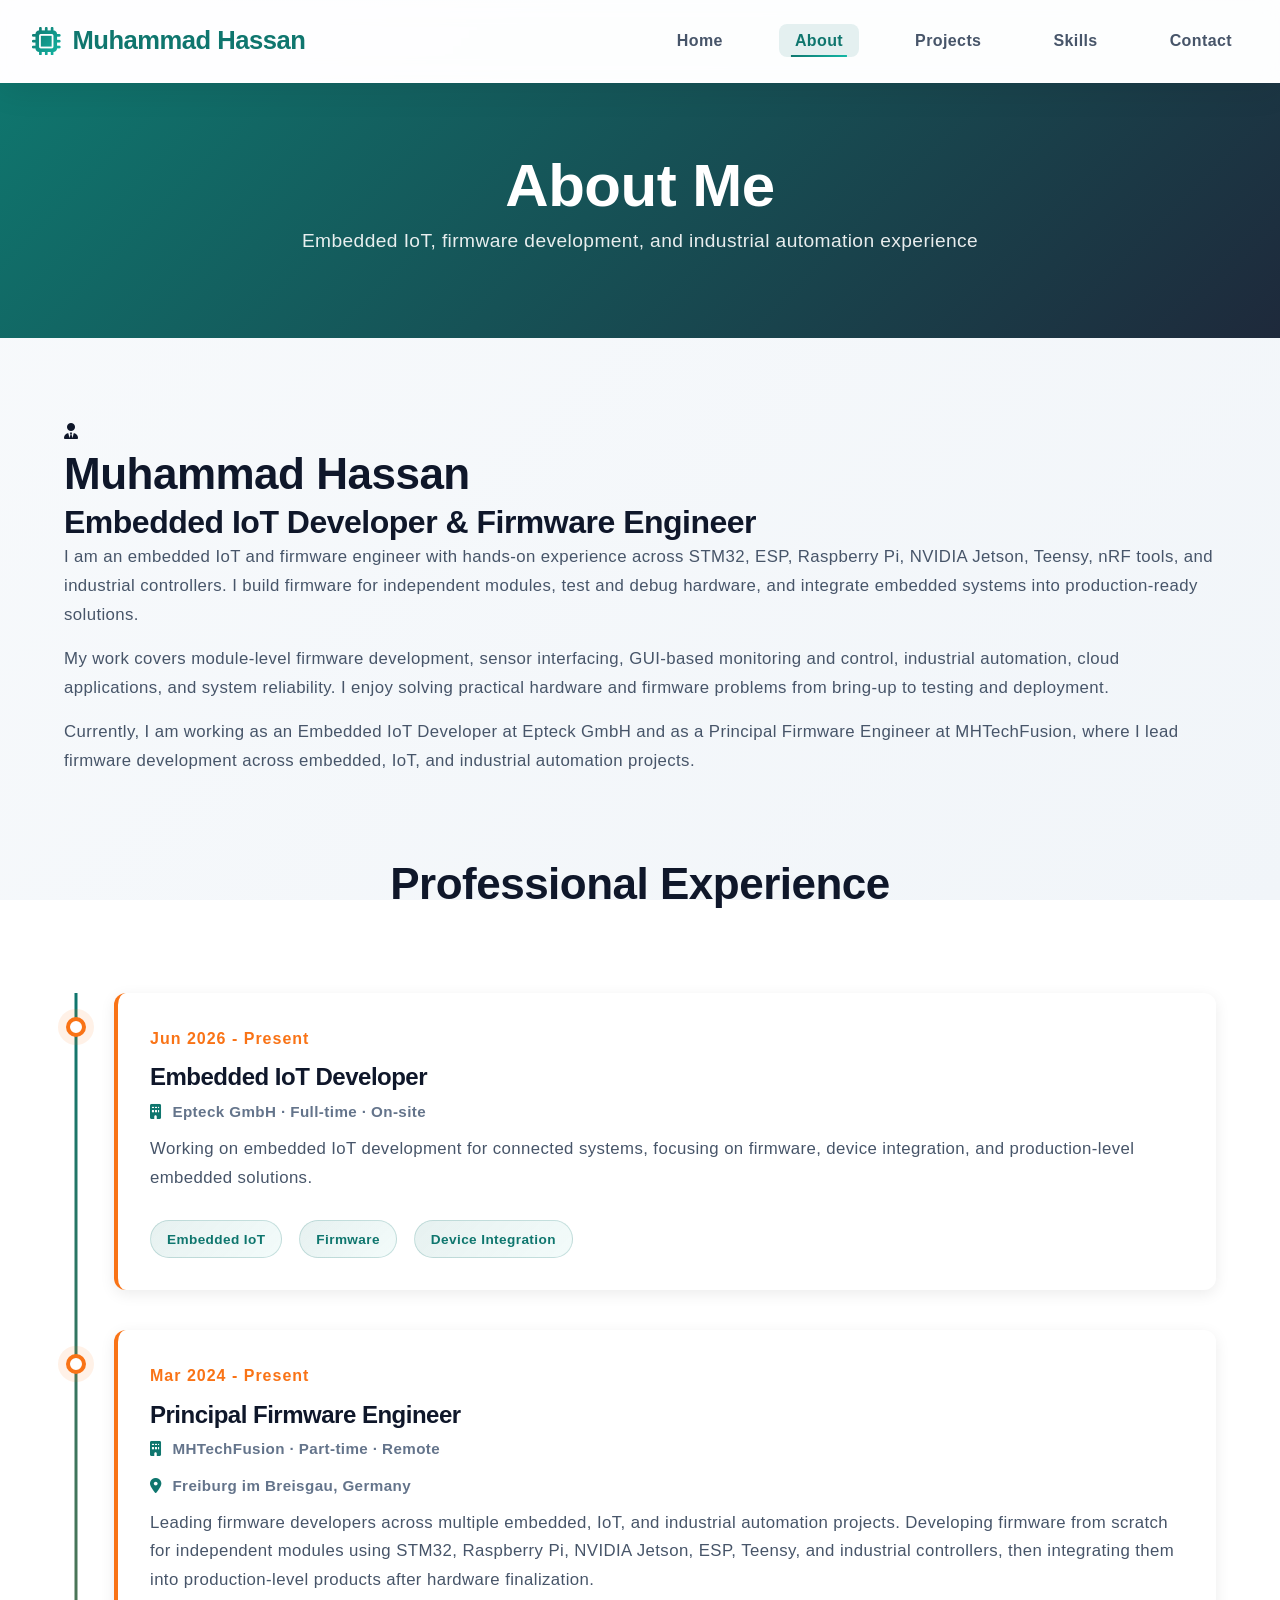
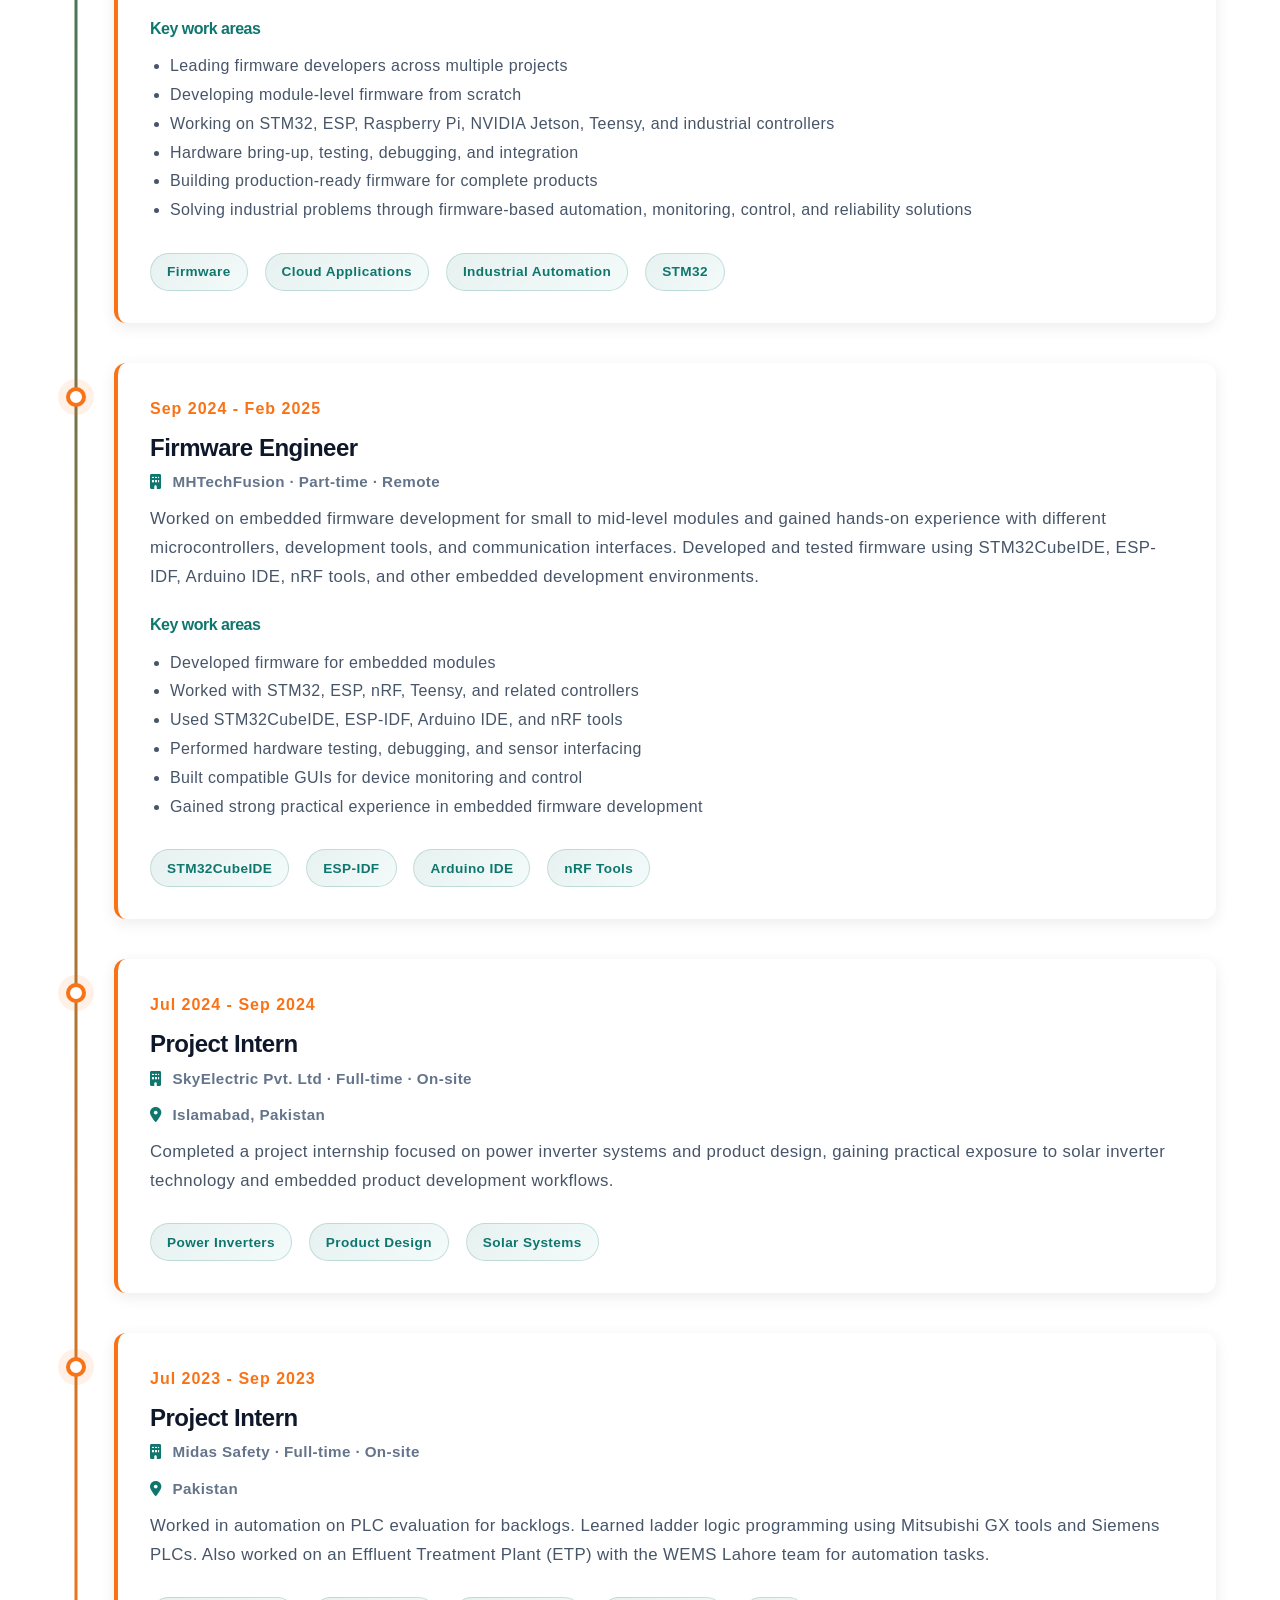
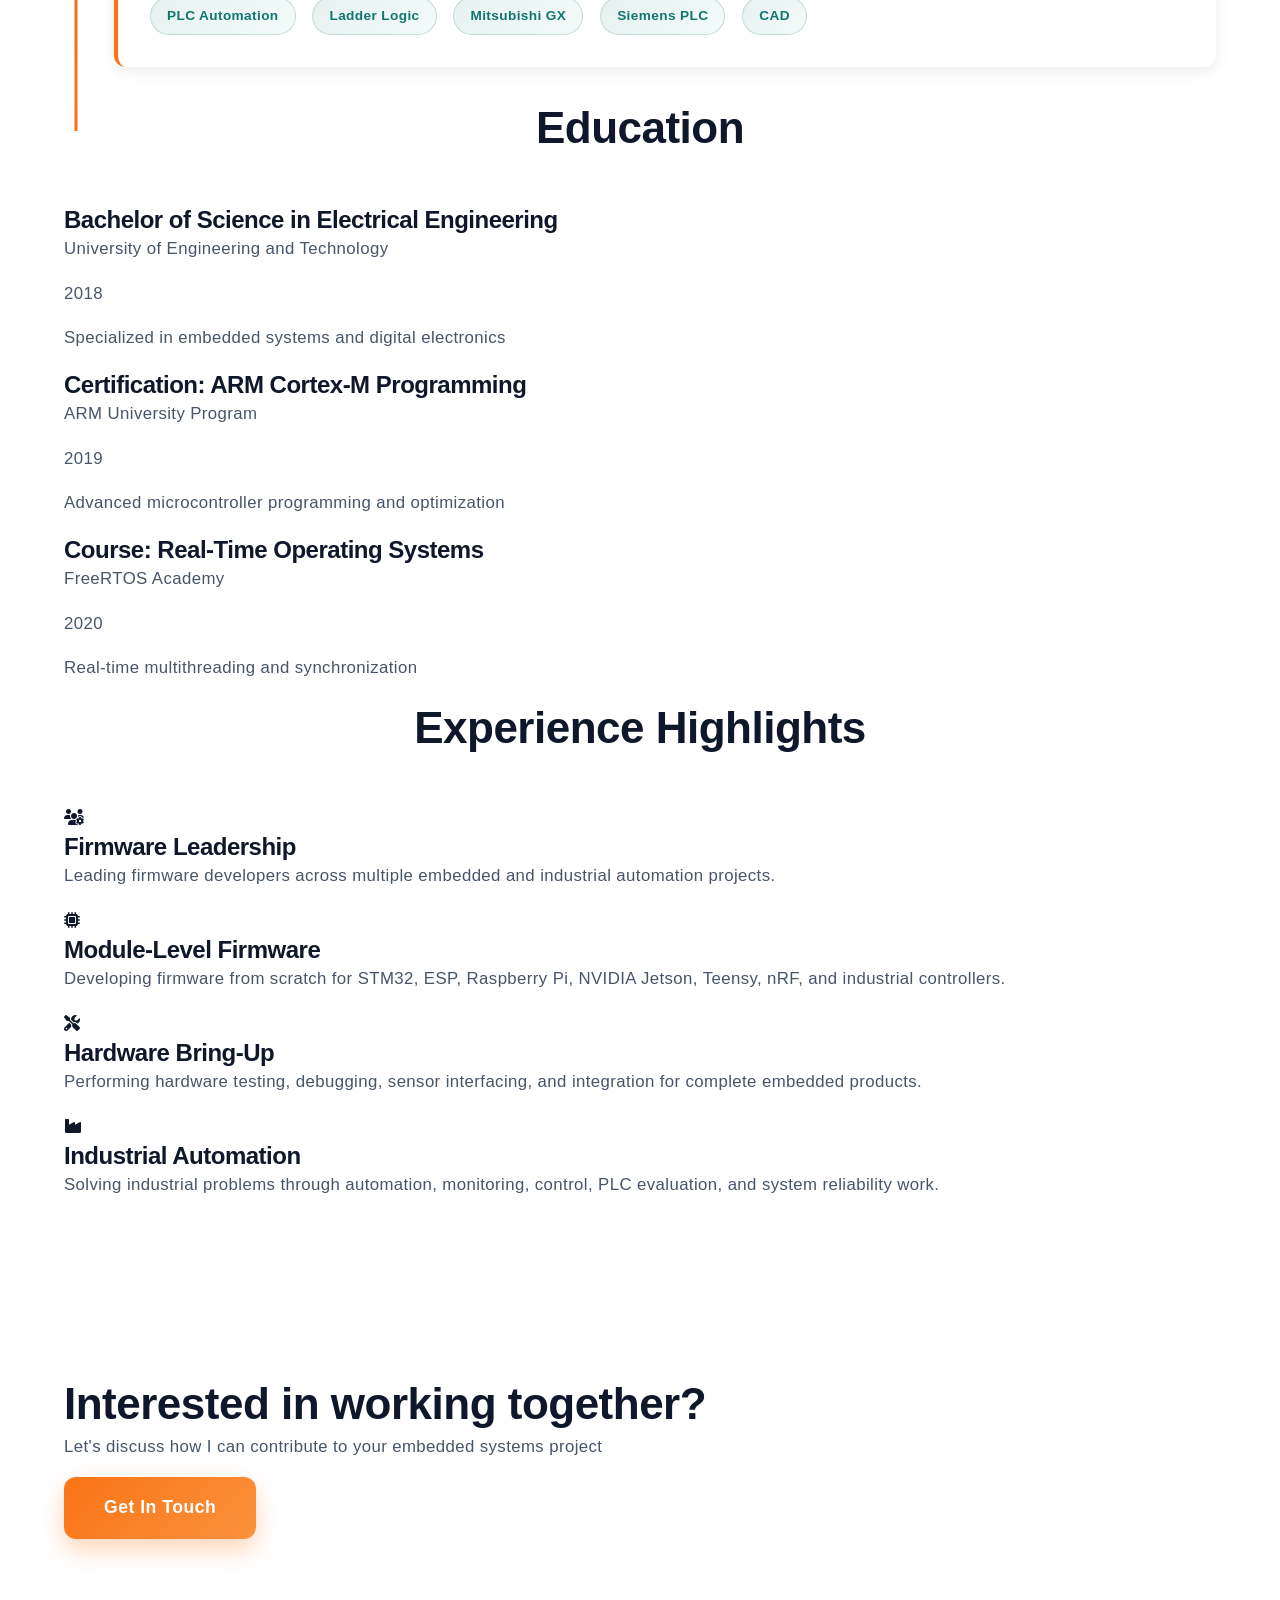
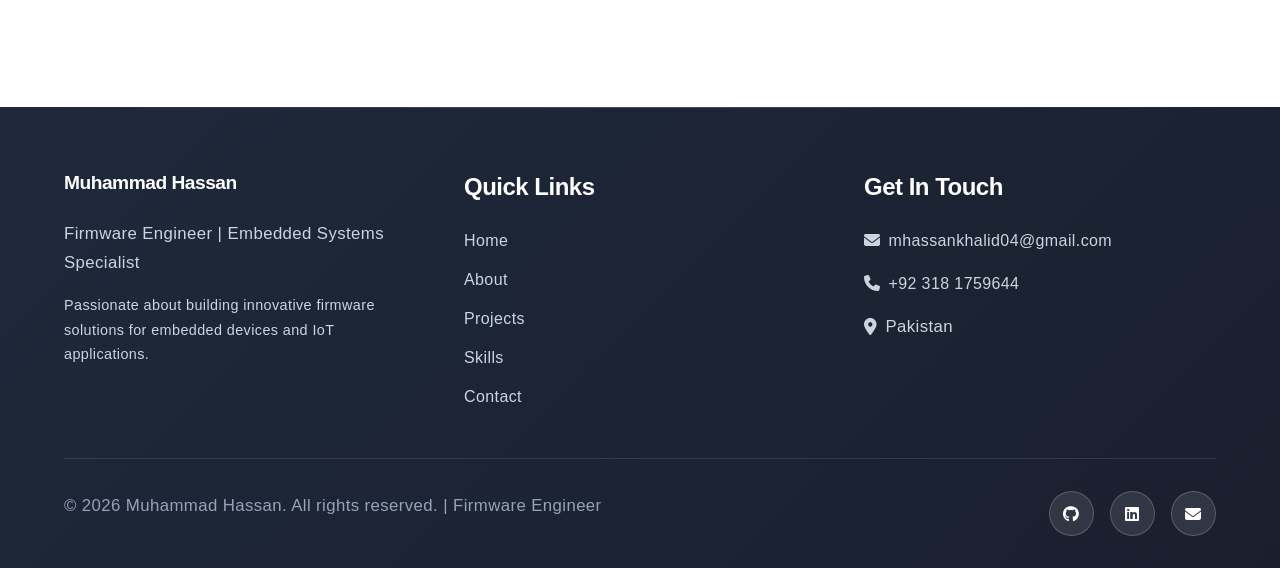
==== about.html @ 20024f84 "Update portfolio experience section" ====
<!DOCTYPE html>
<html lang="en">
<head>
    <meta charset="UTF-8">
    <meta name="viewport" content="width=device-width, initial-scale=1.0">
    <title>About - Muhammad Hassan</title>
    <link rel="stylesheet" href="styles.css">
    <link rel="stylesheet" href="https://cdnjs.cloudflare.com/ajax/libs/font-awesome/6.4.0/css/all.min.css">
</head>
<body>
    <!-- Navigation -->
    <nav>
        <div class="navbar">
            <div class="logo">
                <i class="fas fa-microchip"></i>
                <span>Muhammad Hassan</span>
            </div>
            <ul class="nav-links">
                <li><a href="index.html" class="nav-link">Home</a></li>
                <li><a href="about.html" class="nav-link active">About</a></li>
                <li><a href="projects.html" class="nav-link">Projects</a></li>
                <li><a href="skills.html" class="nav-link">Skills</a></li>
                <li><a href="contact.html" class="nav-link">Contact</a></li>
            </ul>
            <button class="menu-toggle">
                <span></span>
                <span></span>
                <span></span>
            </button>
        </div>
    </nav>

    <!-- Page Header -->
    <section style="background: linear-gradient(135deg, var(--primary) 0%, var(--secondary) 100%); color: white; padding: 4rem 2rem; text-align: center;">
        <div class="container">
            <h1 style="color: white;">About Me</h1>
            <p style="color: rgba(255,255,255,0.9); font-size: 1.2rem;">Embedded IoT, firmware development, and industrial automation experience</p>
        </div>
    </section>

    <!-- About Content -->
    <section class="about-section">
        <div class="container">
            <div class="about-grid">
                <div class="about-image">
                    <div class="placeholder-image">
                        <i class="fas fa-user-tie"></i>
                    </div>
                </div>
                <div class="about-content">
                    <h2>Muhammad Hassan</h2>
                    <h3>Embedded IoT Developer & Firmware Engineer</h3>
                    <p>
                        I am an embedded IoT and firmware engineer with hands-on experience across STM32, ESP, Raspberry Pi, NVIDIA Jetson, Teensy, nRF tools, and industrial controllers. I build firmware for independent modules, test and debug hardware, and integrate embedded systems into production-ready solutions.
                    </p>
                    <p>
                        My work covers module-level firmware development, sensor interfacing, GUI-based monitoring and control, industrial automation, cloud applications, and system reliability. I enjoy solving practical hardware and firmware problems from bring-up to testing and deployment.
                    </p>
                    <p>
                        Currently, I am working as an Embedded IoT Developer at Epteck GmbH and as a Principal Firmware Engineer at MHTechFusion, where I lead firmware development across embedded, IoT, and industrial automation projects.
                    </p>
                </div>
            </div>

            <div class="experience-section">
                <h2>Professional Experience</h2>
                <div class="timeline">
                    <div class="timeline-item">
                        <div class="timeline-dot"></div>
                        <div class="timeline-card">
                            <span class="timeline-period">Jun 2026 - Present</span>
                            <h4>Embedded IoT Developer</h4>
                            <p class="company"><i class="fas fa-building"></i> Epteck GmbH · Full-time · On-site</p>
                            <p>
                                Working on embedded IoT development for connected systems, focusing on firmware, device integration, and production-level embedded solutions.
                            </p>
                            <div class="experience-tags">
                                <span class="tech-tag">Embedded IoT</span>
                                <span class="tech-tag">Firmware</span>
                                <span class="tech-tag">Device Integration</span>
                            </div>
                        </div>
                    </div>

                    <div class="timeline-item">
                        <div class="timeline-dot"></div>
                        <div class="timeline-card">
                            <span class="timeline-period">Mar 2024 - Present</span>
                            <h4>Principal Firmware Engineer</h4>
                            <p class="company"><i class="fas fa-building"></i> MHTechFusion · Part-time · Remote</p>
                            <p class="location"><i class="fas fa-map-marker-alt"></i> Freiburg im Breisgau, Germany</p>
                            <p>
                                Leading firmware developers across multiple embedded, IoT, and industrial automation projects. Developing firmware from scratch for independent modules using STM32, Raspberry Pi, NVIDIA Jetson, ESP, Teensy, and industrial controllers, then integrating them into production-level products after hardware finalization.
                            </p>
                            <h5>Key work areas</h5>
                            <ul>
                                <li>Leading firmware developers across multiple projects</li>
                                <li>Developing module-level firmware from scratch</li>
                                <li>Working on STM32, ESP, Raspberry Pi, NVIDIA Jetson, Teensy, and industrial controllers</li>
                                <li>Hardware bring-up, testing, debugging, and integration</li>
                                <li>Building production-ready firmware for complete products</li>
                                <li>Solving industrial problems through firmware-based automation, monitoring, control, and reliability solutions</li>
                            </ul>
                            <div class="experience-tags">
                                <span class="tech-tag">Firmware</span>
                                <span class="tech-tag">Cloud Applications</span>
                                <span class="tech-tag">Industrial Automation</span>
                                <span class="tech-tag">STM32</span>
                            </div>
                        </div>
                    </div>

                    <div class="timeline-item">
                        <div class="timeline-dot"></div>
                        <div class="timeline-card">
                            <span class="timeline-period">Sep 2024 - Feb 2025</span>
                            <h4>Firmware Engineer</h4>
                            <p class="company"><i class="fas fa-building"></i> MHTechFusion · Part-time · Remote</p>
                            <p>
                                Worked on embedded firmware development for small to mid-level modules and gained hands-on experience with different microcontrollers, development tools, and communication interfaces. Developed and tested firmware using STM32CubeIDE, ESP-IDF, Arduino IDE, nRF tools, and other embedded development environments.
                            </p>
                            <h5>Key work areas</h5>
                            <ul>
                                <li>Developed firmware for embedded modules</li>
                                <li>Worked with STM32, ESP, nRF, Teensy, and related controllers</li>
                                <li>Used STM32CubeIDE, ESP-IDF, Arduino IDE, and nRF tools</li>
                                <li>Performed hardware testing, debugging, and sensor interfacing</li>
                                <li>Built compatible GUIs for device monitoring and control</li>
                                <li>Gained strong practical experience in embedded firmware development</li>
                            </ul>
                            <div class="experience-tags">
                                <span class="tech-tag">STM32CubeIDE</span>
                                <span class="tech-tag">ESP-IDF</span>
                                <span class="tech-tag">Arduino IDE</span>
                                <span class="tech-tag">nRF Tools</span>
                            </div>
                        </div>
                    </div>

                    <div class="timeline-item">
                        <div class="timeline-dot"></div>
                        <div class="timeline-card">
                            <span class="timeline-period">Jul 2024 - Sep 2024</span>
                            <h4>Project Intern</h4>
                            <p class="company"><i class="fas fa-building"></i> SkyElectric Pvt. Ltd · Full-time · On-site</p>
                            <p class="location"><i class="fas fa-map-marker-alt"></i> Islamabad, Pakistan</p>
                            <p>
                                Completed a project internship focused on power inverter systems and product design, gaining practical exposure to solar inverter technology and embedded product development workflows.
                            </p>
                            <div class="experience-tags">
                                <span class="tech-tag">Power Inverters</span>
                                <span class="tech-tag">Product Design</span>
                                <span class="tech-tag">Solar Systems</span>
                            </div>
                        </div>
                    </div>

                    <div class="timeline-item">
                        <div class="timeline-dot"></div>
                        <div class="timeline-card">
                            <span class="timeline-period">Jul 2023 - Sep 2023</span>
                            <h4>Project Intern</h4>
                            <p class="company"><i class="fas fa-building"></i> Midas Safety · Full-time · On-site</p>
                            <p class="location"><i class="fas fa-map-marker-alt"></i> Pakistan</p>
                            <p>
                                Worked in automation on PLC evaluation for backlogs. Learned ladder logic programming using Mitsubishi GX tools and Siemens PLCs. Also worked on an Effluent Treatment Plant (ETP) with the WEMS Lahore team for automation tasks.
                            </p>
                            <div class="experience-tags">
                                <span class="tech-tag">PLC Automation</span>
                                <span class="tech-tag">Ladder Logic</span>
                                <span class="tech-tag">Mitsubishi GX</span>
                                <span class="tech-tag">Siemens PLC</span>
                                <span class="tech-tag">CAD</span>
                            </div>
                        </div>
                    </div>
                </div>
            </div>

            <div class="education-section">
                <h2>Education</h2>
                <div class="education-grid">
                    <div class="education-item">
                        <h4>Bachelor of Science in Electrical Engineering</h4>
                        <p class="institution">University of Engineering and Technology</p>
                        <p class="year">2018</p>
                        <p>Specialized in embedded systems and digital electronics</p>
                    </div>
                    <div class="education-item">
                        <h4>Certification: ARM Cortex-M Programming</h4>
                        <p class="institution">ARM University Program</p>
                        <p class="year">2019</p>
                        <p>Advanced microcontroller programming and optimization</p>
                    </div>
                    <div class="education-item">
                        <h4>Course: Real-Time Operating Systems</h4>
                        <p class="institution">FreeRTOS Academy</p>
                        <p class="year">2020</p>
                        <p>Real-time multithreading and synchronization</p>
                    </div>
                </div>
            </div>

            <div class="achievements-section">
                <h2>Experience Highlights</h2>
                <div class="achievements-grid">
                    <div class="achievement-card">
                        <i class="fas fa-users-cog"></i>
                        <h4>Firmware Leadership</h4>
                        <p>Leading firmware developers across multiple embedded and industrial automation projects.</p>
                    </div>
                    <div class="achievement-card">
                        <i class="fas fa-microchip"></i>
                        <h4>Module-Level Firmware</h4>
                        <p>Developing firmware from scratch for STM32, ESP, Raspberry Pi, NVIDIA Jetson, Teensy, nRF, and industrial controllers.</p>
                    </div>
                    <div class="achievement-card">
                        <i class="fas fa-tools"></i>
                        <h4>Hardware Bring-Up</h4>
                        <p>Performing hardware testing, debugging, sensor interfacing, and integration for complete embedded products.</p>
                    </div>
                    <div class="achievement-card">
                        <i class="fas fa-industry"></i>
                        <h4>Industrial Automation</h4>
                        <p>Solving industrial problems through automation, monitoring, control, PLC evaluation, and system reliability work.</p>
                    </div>
                </div>
            </div>
        </div>
    </section>

    <!-- CTA Section -->
    <section class="cta">
        <div class="container">
            <h2>Interested in working together?</h2>
            <p>Let's discuss how I can contribute to your embedded systems project</p>
            <a href="contact.html" class="btn btn-primary">Get In Touch</a>
        </div>
    </section>

    <!-- Footer -->
    <footer style="background: linear-gradient(135deg, var(--secondary) 0%, #1a1f2e 100%); color: white; padding: 4rem 2rem 2rem; margin-top: 5rem; position: relative;">
        <div class="container">
            <div style="display: grid; grid-template-columns: repeat(auto-fit, minmax(280px, 1fr)); gap: 3rem; margin-bottom: 3rem;">
                <div>
                    <h4 style="color: white; margin-bottom: 1.5rem; font-size: 1.2rem;">Muhammad Hassan</h4>
                    <p style="color: #cbd5e1;">Firmware Engineer | Embedded Systems Specialist</p>
                    <p style="color: #cbd5e1; font-size: 0.9rem; margin-top: 1rem;">Passionate about building innovative firmware solutions for embedded devices and IoT applications.</p>
                </div>
                <div>
                    <h4 style="color: white; margin-bottom: 1.5rem;">Quick Links</h4>
                    <ul style="list-style: none;">
                        <li style="margin-bottom: 0.75rem;"><a href="index.html" style="color: #cbd5e1; transition: all 0.3s ease;">Home</a></li>
                        <li style="margin-bottom: 0.75rem;"><a href="about.html" style="color: #cbd5e1; transition: all 0.3s ease;">About</a></li>
                        <li style="margin-bottom: 0.75rem;"><a href="projects.html" style="color: #cbd5e1; transition: all 0.3s ease;">Projects</a></li>
                        <li style="margin-bottom: 0.75rem;"><a href="skills.html" style="color: #cbd5e1; transition: all 0.3s ease;">Skills</a></li>
                        <li><a href="contact.html" style="color: #cbd5e1; transition: all 0.3s ease;">Contact</a></li>
                    </ul>
                </div>
                <div>
                    <h4 style="color: white; margin-bottom: 1.5rem;">Get In Touch</h4>
                    <ul style="list-style: none;">
                        <li style="margin-bottom: 1rem;">
                            <a href="mailto:mhassankhalid04@gmail.com" style="color: #cbd5e1; display: flex; align-items: center; gap: 0.5rem; transition: all 0.3s ease;">
                                <i class="fas fa-envelope"></i> mhassankhalid04@gmail.com
                            </a>
                        </li>
                        <li style="margin-bottom: 1rem;">
                            <a href="tel:+923181759644" style="color: #cbd5e1; display: flex; align-items: center; gap: 0.5rem; transition: all 0.3s ease;">
                                <i class="fas fa-phone"></i> +92 318 1759644
                            </a>
                        </li>
                        <li>
                            <p style="color: #cbd5e1; display: flex; align-items: center; gap: 0.5rem;">
                                <i class="fas fa-map-marker-alt"></i> Pakistan
                            </p>
                        </li>
                    </ul>
                </div>
            </div>
            <div style="padding-top: 2rem; border-top: 1px solid rgba(255, 255, 255, 0.1);">
                <div style="display: flex; justify-content: space-between; align-items: center; flex-wrap: wrap; gap: 2rem;">
                    <p style="color: #94a3b8;">&copy; 2026 Muhammad Hassan. All rights reserved. | Firmware Engineer</p>
                    <div style="display: flex; gap: 1rem;">
                        <a href="https://github.com/decodethehassan" target="_blank" style="display: inline-flex; align-items: center; justify-content: center; width: 45px; height: 45px; background: rgba(255, 255, 255, 0.1); border-radius: 50%; transition: all 0.3s ease; border: 1px solid rgba(255, 255, 255, 0.2); color: white;">
                            <i class="fab fa-github"></i>
                        </a>
                        <a href="https://www.linkedin.com/in/muhammad-hassan-76900b267" target="_blank" style="display: inline-flex; align-items: center; justify-content: center; width: 45px; height: 45px; background: rgba(255, 255, 255, 0.1); border-radius: 50%; transition: all 0.3s ease; border: 1px solid rgba(255, 255, 255, 0.2); color: white;">
                            <i class="fab fa-linkedin"></i>
                        </a>
                        <a href="mailto:mhassankhalid04@gmail.com" style="display: inline-flex; align-items: center; justify-content: center; width: 45px; height: 45px; background: rgba(255, 255, 255, 0.1); border-radius: 50%; transition: all 0.3s ease; border: 1px solid rgba(255, 255, 255, 0.2); color: white;">
                            <i class="fas fa-envelope"></i>
                        </a>
                    </div>
                </div>
            </div>
        </div>
    </footer>

    <script src="script.js"></script>
</body>
</html>
---- styles.css ----
﻿/* ============================================
   PORTFOLIO WEBSITE - FIRMWARE ENGINEER
   Professional Premium Design
   ============================================ */

* {
    margin: 0;
    padding: 0;
    box-sizing: border-box;
}

/* Root Variables */
:root {
    --primary: #0f766e;
    --primary-light: #14b8a6;
    --secondary: #1e293b;
    --accent: #f97316;
    --accent-light: #fb923c;
    --text-dark: #0f172a;
    --text-light: #475569;
    --text-lighter: #64748b;
    --bg-light: #f8fafc;
    --bg-white: #ffffff;
    --border: #e2e8f0;
    --success: #10b981;
    --shadow: 0 10px 30px rgba(15, 118, 110, 0.15);
    --shadow-lg: 0 20px 60px rgba(15, 118, 110, 0.2);
    --shadow-xl: 0 25px 100px rgba(0, 0, 0, 0.12);
    --gradient-1: linear-gradient(135deg, #0f766e 0%, #14b8a6 100%);
    --gradient-2: linear-gradient(135deg, #1e293b 0%, #334155 100%);
    --gradient-accent: linear-gradient(135deg, #f97316 0%, #fb923c 100%);
}

/* Typography */
body {
    font-family: 'Inter', 'Segoe UI', -apple-system, BlinkMacSystemFont, sans-serif;
    color: var(--text-dark);
    background: linear-gradient(135deg, #f8fafc 0%, #f1f5f9 100%);
    line-height: 1.7;
    letter-spacing: 0.4px;
    background-attachment: fixed;
}

h1, h2, h3, h4, h5, h6 {
    font-weight: 700;
    line-height: 1.3;
    color: var(--text-dark);
    letter-spacing: -0.5px;
}

h1 { font-size: 3.75rem; font-weight: 800; }
h2 { font-size: 2.75rem; font-weight: 800; }
h3 { font-size: 2rem; font-weight: 700; }
h4 { font-size: 1.5rem; font-weight: 700; }
h5 { font-size: 1.25rem; font-weight: 600; }
h6 { font-size: 1rem; font-weight: 600; }

p {
    color: var(--text-light);
    margin-bottom: 1rem;
    font-size: 1.05rem;
}

a {
    color: var(--primary);
    text-decoration: none;
    transition: all 0.3s cubic-bezier(0.4, 0, 0.2, 1);
    font-weight: 500;
}

a:hover {
    color: var(--accent);
}

/* Navigation Bar - Premium Glassmorphism */
nav {
    background: rgba(255, 255, 255, 0.8);
    backdrop-filter: blur(10px);
    -webkit-backdrop-filter: blur(10px);
    box-shadow: 0 8px 32px rgba(0, 0, 0, 0.08);
    border-bottom: 1px solid rgba(255, 255, 255, 0.3);
    position: sticky;
    top: 0;
    z-index: 1000;
    padding: 1.2rem 2rem;
}

.navbar {
    display: flex;
    justify-content: space-between;
    align-items: center;
    max-width: 1400px;
    margin: 0 auto;
}

.logo {
    font-size: 1.6rem;
    font-weight: 800;
    color: var(--primary);
    letter-spacing: -0.5px;
    display: flex;
    align-items: center;
    gap: 0.75rem;
}

.logo i {
    font-size: 1.8rem;
    background: var(--gradient-1);
    -webkit-background-clip: text;
    -webkit-text-fill-color: transparent;
    background-clip: text;
}

.nav-links {
    display: flex;
    list-style: none;
    gap: 2.5rem;
}

.nav-link {
    color: var(--text-light);
    font-weight: 600;
    padding: 0.5rem 1rem;
    border-radius: 8px;
    transition: all 0.3s cubic-bezier(0.4, 0, 0.2, 1);
    position: relative;
}

.nav-link::after {
    content: '';
    position: absolute;
    bottom: 0;
    left: 50%;
    width: 0;
    height: 2px;
    background: var(--gradient-1);
    transition: all 0.3s cubic-bezier(0.4, 0, 0.2, 1);
    transform: translateX(-50%);
}

.nav-link:hover {
    color: var(--primary);
}

.nav-link:hover::after {
    width: 70%;
}

.nav-link.active {
    color: var(--primary);
    background: rgba(15, 118, 110, 0.1);
}

.nav-link.active::after {
    width: 70%;
}

.menu-toggle {
    display: none;
    background: none;
    border: none;
    font-size: 1.5rem;
    cursor: pointer;
    color: var(--primary);
}

/* Hero Section - Premium */
.hero {
    background: var(--gradient-1);
    color: white;
    padding: 10rem 2rem;
    text-align: center;
    position: relative;
    overflow: hidden;
    min-height: 100vh;
    display: flex;
    align-items: center;
    justify-content: center;
}

.hero::before {
    content: '';
    position: absolute;
    top: 0;
    left: 0;
    right: 0;
    bottom: 0;
    background: url("data:image/svg+xml,%3Csvg width='100' height='100' xmlns='http://www.w3.org/2000/svg'%3E%3Cpath d='M20,80 L40,60 M60,80 L80,60 M20,40 L40,20 M60,40 L80,20' stroke='white' stroke-width='0.5' fill='none' opacity='0.1'/%3E%3C/svg%3E");
    animation: drift 20s infinite linear;
    z-index: 1;
}

.hero::after {
    content: '';
    position: absolute;
    width: 300px;
    height: 300px;
    background: radial-gradient(circle, rgba(255,255,255,0.1) 1px, transparent 1px);
    background-size: 50px 50px;
    animation: moveGradient 15s infinite ease-in-out;
    top: -100px;
    right: -100px;
    z-index: 0;
    border-radius: 50%;
}

.hero-content {
    position: relative;
    z-index: 2;
    max-width: 900px;
    margin: 0 auto;
    animation: fadeInUp 1s ease-out;
}

.hero h1 {
    font-size: 5rem;
    margin-bottom: 1.5rem;
    font-weight: 900;
    animation: slideInDown 1s ease-out 0.2s both;
    letter-spacing: -2px;
}

.hero .subtitle {
    font-size: 1.75rem;
    margin-bottom: 1rem;
    opacity: 0.95;
    animation: slideInUp 1s ease-out 0.4s both;
    font-weight: 600;
    letter-spacing: 1px;
}

.hero-description {
    font-size: 1.3rem;
    margin-bottom: 3rem;
    opacity: 0.9;
    animation: slideInUp 1s ease-out 0.6s both;
    max-width: 700px;
    margin-left: auto;
    margin-right: auto;
}

.cta-buttons {
    display: flex;
    gap: 1.5rem;
    justify-content: center;
    flex-wrap: wrap;
    animation: slideInUp 1s ease-out 0.8s both;
}

.cta-buttons {
    display: flex;
    gap: 1rem;
    justify-content: center;
    flex-wrap: wrap;
}

.btn {
    padding: 1rem 2.5rem;
    border: none;
    border-radius: 12px;
    font-weight: 700;
    cursor: pointer;
    transition: all 0.3s cubic-bezier(0.4, 0, 0.2, 1);
    display: inline-block;
    text-align: center;
    font-size: 1.1rem;
    letter-spacing: 0.5px;
    position: relative;
    overflow: hidden;
}

.btn::before {
    content: '';
    position: absolute;
    top: 50%;
    left: 50%;
    width: 0;
    height: 0;
    background: rgba(255, 255, 255, 0.3);
    border-radius: 50%;
    transform: translate(-50%, -50%);
    transition: width 0.6s, height 0.6s;
}

.btn:hover::before {
    width: 400px;
    height: 400px;
}

.btn-primary {
    background: var(--gradient-accent);
    color: white;
    box-shadow: 0 10px 25px rgba(249, 115, 22, 0.3);
}

.btn-primary:hover {
    transform: translateY(-4px);
    box-shadow: 0 15px 40px rgba(249, 115, 22, 0.4);
}

.btn-secondary {
    background: rgba(255, 255, 255, 0.2);
    color: white;
    border: 2px solid white;
    backdrop-filter: blur(10px);
}

.btn-secondary:hover {
    background: rgba(255, 255, 255, 0.3);
    transform: translateY(-4px);
    box-shadow: 0 15px 40px rgba(0, 0, 0, 0.2);
}

.btn:disabled {
    opacity: 0.6;
    cursor: not-allowed;
}

/* Container & Spacing */
.container {
    max-width: 1400px;
    margin: 0 auto;
    padding: 0 2rem;
}

section {
    padding: 5rem 2rem;
}

.section-title {
    text-align: center;
    margin-bottom: 4rem;
}

.section-title h2 {
    margin-bottom: 1.5rem;
    position: relative;
    display: inline-block;
    padding-bottom: 1rem;
}

.section-title h2::after {
    content: '';
    position: absolute;
    bottom: 0;
    left: 50%;
    transform: translateX(-50%);
    width: 60px;
    height: 4px;
    background: var(--gradient-accent);
    border-radius: 2px;
}

.section-title p {
    font-size: 1.2rem;
    max-width: 700px;
    margin: 0 auto;
    color: var(--text-light);
}

/* Grid Layout */
.grid {
    display: grid;
    gap: 2.5rem;
    grid-template-columns: repeat(auto-fit, minmax(320px, 1fr));
}

.grid-2 {
    grid-template-columns: repeat(auto-fit, minmax(450px, 1fr));
}

/* Cards - Premium */
.card {
    background: var(--bg-white);
    border-radius: 16px;
    padding: 2.5rem;
    box-shadow: 0 4px 20px rgba(0, 0, 0, 0.08);
    transition: all 0.4s cubic-bezier(0.4, 0, 0.2, 1);
    border: 1px solid rgba(15, 118, 110, 0.1);
    position: relative;
    overflow: hidden;
}

.card::before {
    content: '';
    position: absolute;
    top: 0;
    left: 0;
    right: 0;
    height: 4px;
    background: var(--gradient-1);
    transform: scaleX(0);
    transform-origin: left;
    transition: transform 0.4s cubic-bezier(0.4, 0, 0.2, 1);
}

.card:hover {
    transform: translateY(-10px);
    box-shadow: var(--shadow-lg);
    border-color: rgba(15, 118, 110, 0.3);
}

.card:hover::before {
    transform: scaleX(1);
}

.card-icon {
    font-size: 3.5rem;
    margin-bottom: 1.5rem;
    color: var(--primary);
    animation: float 3s ease-in-out infinite;
}

.card-title {
    font-size: 1.4rem;
    margin-bottom: 1rem;
    color: var(--text-dark);
}

.card-text {
    color: var(--text-light);
    font-size: 1rem;
    line-height: 1.8;
}

/* Project Cards */
.project-card {
    border-left: 5px solid var(--accent);
    position: relative;
}

.project-card::after {
    content: '';
    position: absolute;
    top: 0;
    right: 0;
    width: 100%;
    height: 100%;
    background: linear-gradient(135deg, rgba(249, 115, 22, 0.05) 0%, transparent 100%);
    pointer-events: none;
}

.project-meta {
    display: flex;
    gap: 1.5rem;
    margin-top: 1.5rem;
    padding-top: 1.5rem;
    border-top: 2px solid var(--border);
    flex-wrap: wrap;
}

.meta-item {
    font-size: 0.9rem;
    color: var(--text-lighter);
    font-weight: 600;
    display: flex;
    align-items: center;
    gap: 0.5rem;
}

.tech-tag {
    display: inline-block;
    background: linear-gradient(135deg, rgba(15, 118, 110, 0.1) 0%, rgba(20, 184, 166, 0.05) 100%);
    color: var(--primary);
    padding: 0.4rem 1rem;
    border-radius: 25px;
    font-size: 0.85rem;
    margin-right: 0.75rem;
    margin-top: 0.75rem;
    font-weight: 600;
    border: 1px solid rgba(15, 118, 110, 0.2);
    transition: all 0.3s ease;
}

.tech-tag:hover {
    background: linear-gradient(135deg, rgba(15, 118, 110, 0.2) 0%, rgba(20, 184, 166, 0.1) 100%);
    border-color: rgba(15, 118, 110, 0.4);
    transform: translateY(-2px);
}

/* Experience Timeline */
.timeline {
    position: relative;
    padding: 2rem 0;
}

.timeline::before {
    content: '';
    position: absolute;
    left: 50%;
    transform: translateX(-50%);
    width: 3px;
    height: 100%;
    background: linear-gradient(180deg, var(--primary) 0%, var(--accent) 100%);
}

.timeline-item {
    margin-bottom: 3rem;
    width: 45%;
    opacity: 0;
    animation: fadeInLeft 0.6s ease-out forwards;
}

.timeline-item:nth-child(odd) {
    margin-left: 0;
    text-align: right;
    padding-right: 5%;
}

.timeline-item:nth-child(even) {
    margin-left: 55%;
    padding-left: 5%;
    animation-name: fadeInRight;
}

.timeline-dot {
    position: absolute;
    left: 50%;
    transform: translateX(-50%);
    width: 20px;
    height: 20px;
    background: var(--bg-white);
    border: 4px solid var(--accent);
    border-radius: 50%;
    top: 0;
    box-shadow: 0 0 0 8px rgba(249, 115, 22, 0.1);
    transition: all 0.3s ease;
}

.timeline-item:hover .timeline-dot {
    transform: translateX(-50%) scale(1.3);
    box-shadow: 0 0 0 12px rgba(249, 115, 22, 0.15);
}

.timeline-card {
    background: var(--bg-white);
    padding: 2rem;
    border-radius: 12px;
    box-shadow: 0 4px 15px rgba(0, 0, 0, 0.08);
    border-left: 4px solid var(--accent);
    transition: all 0.3s ease;
}

.timeline-card:hover {
    box-shadow: var(--shadow);
    transform: translateY(-5px);
}

.timeline-period {
    font-size: 1rem;
    color: var(--accent);
    font-weight: 700;
    letter-spacing: 1px;
}

/* Skills Section */
.skill-bar {
    margin-bottom: 2.5rem;
}

.skill-name {
    display: flex;
    justify-content: space-between;
    margin-bottom: 0.75rem;
    font-weight: 700;
    color: var(--text-dark);
}

.skill-percentage {
    color: var(--primary);
    font-weight: 800;
    font-size: 1.1rem;
}

.progress-bar {
    width: 100%;
    height: 10px;
    background-color: var(--border);
    border-radius: 20px;
    overflow: hidden;
    position: relative;
}

.progress {
    height: 100%;
    background: var(--gradient-1);
    border-radius: 20px;
    transition: width 0.8s cubic-bezier(0.4, 0, 0.2, 1);
    position: relative;
    box-shadow: 0 4px 15px rgba(15, 118, 110, 0.4);
}

.progress::after {
    content: '';
    position: absolute;
    top: 0;
    left: 0;
    right: 0;
    bottom: 0;
    background: linear-gradient(90deg, transparent, rgba(255,255,255,0.3), transparent);
    animation: shimmer 2s infinite;
}

/* Skill Category */
.skill-category {
    margin-bottom: 3.5rem;
}

.skill-category-title {
    font-size: 1.75rem;
    color: var(--primary);
    margin-bottom: 2.5rem;
    padding-bottom: 1rem;
    border-bottom: 2px solid var(--border);
    font-weight: 700;
    display: flex;
    align-items: center;
    gap: 1rem;
}

.skill-category-title::before {
    content: '';
    width: 5px;
    height: 30px;
    background: var(--gradient-accent);
    border-radius: 3px;
}

/* Contact Form - Premium */
.form-group {
    margin-bottom: 2rem;
}

label {
    display: block;
    margin-bottom: 0.75rem;
    font-weight: 700;
    color: var(--text-dark);
    font-size: 1.05rem;
}

input, textarea, select {
    width: 100%;
    padding: 1rem 1.25rem;
    border: 2px solid var(--border);
    border-radius: 10px;
    font-family: inherit;
    font-size: 1rem;
    transition: all 0.3s cubic-bezier(0.4, 0, 0.2, 1);
    background: var(--bg-white);
    color: var(--text-dark);
}

input::placeholder, textarea::placeholder {
    color: var(--text-lighter);
}

input:focus, textarea:focus, select:focus {
    outline: none;
    border-color: var(--primary);
    box-shadow: 0 0 0 4px rgba(15, 118, 110, 0.1);
    transform: translateY(-2px);
}

textarea {
    resize: vertical;
    min-height: 180px;
    font-family: inherit;
}

.form-error {
    color: #dc2626;
    font-size: 0.9rem;
    margin-top: 0.5rem;
    display: flex;
    align-items: center;
    gap: 0.5rem;
}

.form-error::before {
    content: '⚠';
    font-weight: bold;
}

.form-success {
    background: linear-gradient(135deg, #dcfce7 0%, #bbf7d0 100%);
    color: #166534;
    padding: 1.5rem;
    border-radius: 12px;
    margin-bottom: 2rem;
    border-left: 4px solid #10b981;
    box-shadow: 0 4px 15px rgba(16, 185, 129, 0.2);
    animation: slideInDown 0.5s ease-out;
}

/* Footer */
footer {
    background: linear-gradient(135deg, var(--secondary) 0%, #1a1f2e 100%);
    color: white;
    padding: 4rem 2rem 2rem;
    margin-top: 5rem;
    position: relative;
}

footer::before {
    content: '';
    position: absolute;
    top: 0;
    left: 0;
    right: 0;
    height: 1px;
    background: linear-gradient(90deg, transparent, rgba(255,255,255,0.2), transparent);
}

.footer-content {
    max-width: 1400px;
    margin: 0 auto;
    display: grid;
    grid-template-columns: repeat(auto-fit, minmax(280px, 1fr));
    gap: 3rem;
    margin-bottom: 3rem;
}

.footer-section h4 {
    color: white;
    margin-bottom: 1.5rem;
    font-size: 1.2rem;
}

.footer-section ul {
    list-style: none;
}

.footer-section li {
    margin-bottom: 0.75rem;
}

.footer-section a {
    color: #cbd5e1;
    transition: all 0.3s ease;
    font-weight: 500;
}

.footer-section a:hover {
    color: var(--accent);
    transform: translateX(5px);
}

.social-links {
    display: flex;
    gap: 1rem;
    margin-top: 1.5rem;
}

.social-links a {
    display: inline-flex;
    align-items: center;
    justify-content: center;
    width: 45px;
    height: 45px;
    background: rgba(255, 255, 255, 0.1);
    border-radius: 50%;
    transition: all 0.3s cubic-bezier(0.4, 0, 0.2, 1);
    border: 1px solid rgba(255, 255, 255, 0.2);
    backdrop-filter: blur(10px);
}

.social-links a:hover {
    background: var(--accent);
    transform: translateY(-5px) rotate(5deg);
    border-color: var(--accent);
}

.footer-bottom {
    text-align: center;
    padding-top: 2rem;
    border-top: 1px solid rgba(255, 255, 255, 0.1);
    color: #94a3b8;
    font-weight: 500;
}

/* Animations */
@keyframes fadeInDown {
    from {
        opacity: 0;
        transform: translateY(-40px);
    }
    to {
        opacity: 1;
        transform: translateY(0);
    }
}

@keyframes slideInDown {
    from {
        opacity: 0;
        transform: translateY(-50px);
    }
    to {
        opacity: 1;
        transform: translateY(0);
    }
}

@keyframes fadeInUp {
    from {
        opacity: 0;
        transform: translateY(40px);
    }
    to {
        opacity: 1;
        transform: translateY(0);
    }
}

@keyframes slideInUp {
    from {
        opacity: 0;
        transform: translateY(50px);
    }
    to {
        opacity: 1;
        transform: translateY(0);
    }
}

@keyframes slideInLeft {
    from {
        opacity: 0;
        transform: translateX(-50px);
    }
    to {
        opacity: 1;
        transform: translateX(0);
    }
}

@keyframes fadeInRight {
    from {
        opacity: 0;
        transform: translateX(50px);
    }
    to {
        opacity: 1;
        transform: translateX(0);
    }
}

@keyframes fadeInLeft {
    from {
        opacity: 0;
        transform: translateX(-50px);
    }
    to {
        opacity: 1;
        transform: translateX(0);
    }
}

@keyframes float {
    0%, 100% {
        transform: translateY(0px);
    }
    50% {
        transform: translateY(-10px);
    }
}

@keyframes drift {
    0% { transform: translateX(0); }
    100% { transform: translateX(100px); }
}

@keyframes moveGradient {
    0%, 100% { transform: translate(0, 0); }
    50% { transform: translate(50px, 50px); }
}

@keyframes shimmer {
    0% { transform: translateX(-100%); }
    100% { transform: translateX(100%); }
}

@keyframes pulse {
    0%, 100% { opacity: 1; }
    50% { opacity: 0.5; }
}

@keyframes glow {
    0%, 100% { box-shadow: 0 0 20px rgba(15, 118, 110, 0.5); }
    50% { box-shadow: 0 0 40px rgba(15, 118, 110, 0.8); }
}

/* Responsive Design */
@media (max-width: 1024px) {
    .hero {
        padding: 6rem 1.5rem;
    }
    
    .hero h1 {
        font-size: 3.5rem;
    }
}

@media (max-width: 768px) {
    h1 { font-size: 2.75rem; }
    h2 { font-size: 2rem; }
    h3 { font-size: 1.5rem; }
    
    .nav-links {
        flex-direction: column;
        gap: 0.5rem;
        display: none;
        position: fixed;
        top: 70px;
        left: 0;
        right: 0;
        background: rgba(255, 255, 255, 0.95);
        backdrop-filter: blur(10px);
        padding: 2rem 1rem;
        box-shadow: 0 10px 30px rgba(0, 0, 0, 0.2);
        width: 100%;
        z-index: 999;
    }
    
    .nav-links.active {
        display: flex;
    }
    
    .menu-toggle {
        display: flex;
        flex-direction: column;
        gap: 6px;
        background: none;
        border: none;
        cursor: pointer;
    }
    
    .menu-toggle span {
        width: 25px;
        height: 3px;
        background: var(--primary);
        border-radius: 2px;
        transition: all 0.3s ease;
    }
    
    .menu-toggle.active span:nth-child(1) {
        transform: rotate(45deg) translateY(12px);
    }
    
    .menu-toggle.active span:nth-child(2) {
        opacity: 0;
    }
    
    .menu-toggle.active span:nth-child(3) {
        transform: rotate(-45deg) translateY(-12px);
    }
    
    .hero {
        padding: 4rem 1.5rem;
        min-height: 85vh;
    }
    
    .hero h1 {
        font-size: 2.5rem;
    }
    
    .hero .subtitle {
        font-size: 1.3rem;
    }
    
    .cta-buttons {
        flex-direction: column;
    }
    
    .btn {
        width: 100%;
    }
    
    .grid {
        grid-template-columns: 1fr;
    }
    
    .timeline::before {
        left: 12px;
    }
    
    .timeline-item {
        width: 100%;
        margin-left: 0 !important;
        padding-left: 50px !important;
        text-align: left !important;
        padding-right: 0 !important;
    }
    
    .timeline-item:nth-child(odd) .timeline-dot,
    .timeline-item:nth-child(even) .timeline-dot {
        left: -42px;
        right: auto;
    }
    
    section {
        padding: 3rem 1.5rem;
    }
    
    .section-title {
        margin-bottom: 2.5rem;
    }
    
    .section-title h2 {
        font-size: 2rem;
    }
}

@media (max-width: 480px) {
    .navbar {
        padding: 1rem 0.5rem;
    }
    
    .logo {
        font-size: 1.3rem;
    }
    
    h1 { font-size: 2rem; }
    h2 { font-size: 1.5rem; }
    h3 { font-size: 1.25rem; }
    
    .hero {
        padding: 2rem 1rem;
        min-height: 70vh;
    }
    
    .hero h1 {
        font-size: 1.75rem;
    }
    
    .hero .subtitle {
        font-size: 1.1rem;
    }
    
    .card {
        padding: 1.5rem;
    }
    
    .section-title h2 {
        font-size: 1.5rem;
    }
    
    .social-links {
        justify-content: center;
    }
    
    .footer-content {
        grid-template-columns: 1fr;
        gap: 2rem;
    }
}


/* ============================================
   LinkedIn Experience Section Updates
   ============================================ */
.experience-section {
    margin-top: 5rem;
}

.experience-section > h2,
.education-section > h2,
.achievements-section > h2 {
    text-align: center;
    margin-bottom: 3rem;
}

.experience-section .timeline-card {
    text-align: left;
}

.experience-section .timeline-card h4 {
    margin: 0.6rem 0 0.4rem;
    color: var(--text-dark);
}

.experience-section .timeline-card h5 {
    margin: 1.5rem 0 0.7rem;
    color: var(--primary);
    font-size: 1rem;
}

.experience-section .company,
.experience-section .location {
    margin-bottom: 0.65rem;
    color: var(--text-lighter);
    font-weight: 600;
    font-size: 0.95rem;
}

.experience-section .company i,
.experience-section .location i {
    color: var(--primary);
    margin-right: 0.4rem;
}

.experience-section .timeline-card ul {
    margin: 0.8rem 0 1rem 1.25rem;
    color: var(--text-light);
    line-height: 1.8;
}

.experience-tags {
    margin-top: 1rem;
}

@media (max-width: 768px) {
    .experience-section .timeline-card {
        padding: 1.5rem;
    }
}

/* Experience timeline alignment override - single column layout */
.experience-section .timeline::before {
    left: 12px;
}

.experience-section .timeline-item {
    width: 100%;
    margin-left: 0;
    margin-bottom: 2.5rem;
    padding: 0 0 0 50px;
    text-align: left;
    position: relative;
}

.experience-section .timeline-item:last-child {
    margin-bottom: 0;
}

.experience-section .timeline-item:nth-child(even),
.experience-section .timeline-item:nth-child(odd) {
    width: 100%;
    margin-left: 0;
    padding: 0 0 0 50px;
    text-align: left;
}

.experience-section .timeline-dot {
    left: 2px;
    right: auto;
    top: 1.5rem;
    transform: none;
}

.experience-section .timeline-item:hover .timeline-dot {
    transform: scale(1.3);
}

.experience-section .timeline-card,
.experience-section .timeline-item:nth-child(even) .timeline-card,
.experience-section .timeline-item:nth-child(odd) .timeline-card {
    width: 100%;
    margin-left: 0;
}

@media (max-width: 768px) {
    .experience-section .timeline-item,
    .experience-section .timeline-item:nth-child(even),
    .experience-section .timeline-item:nth-child(odd) {
        padding-left: 45px;
    }
}
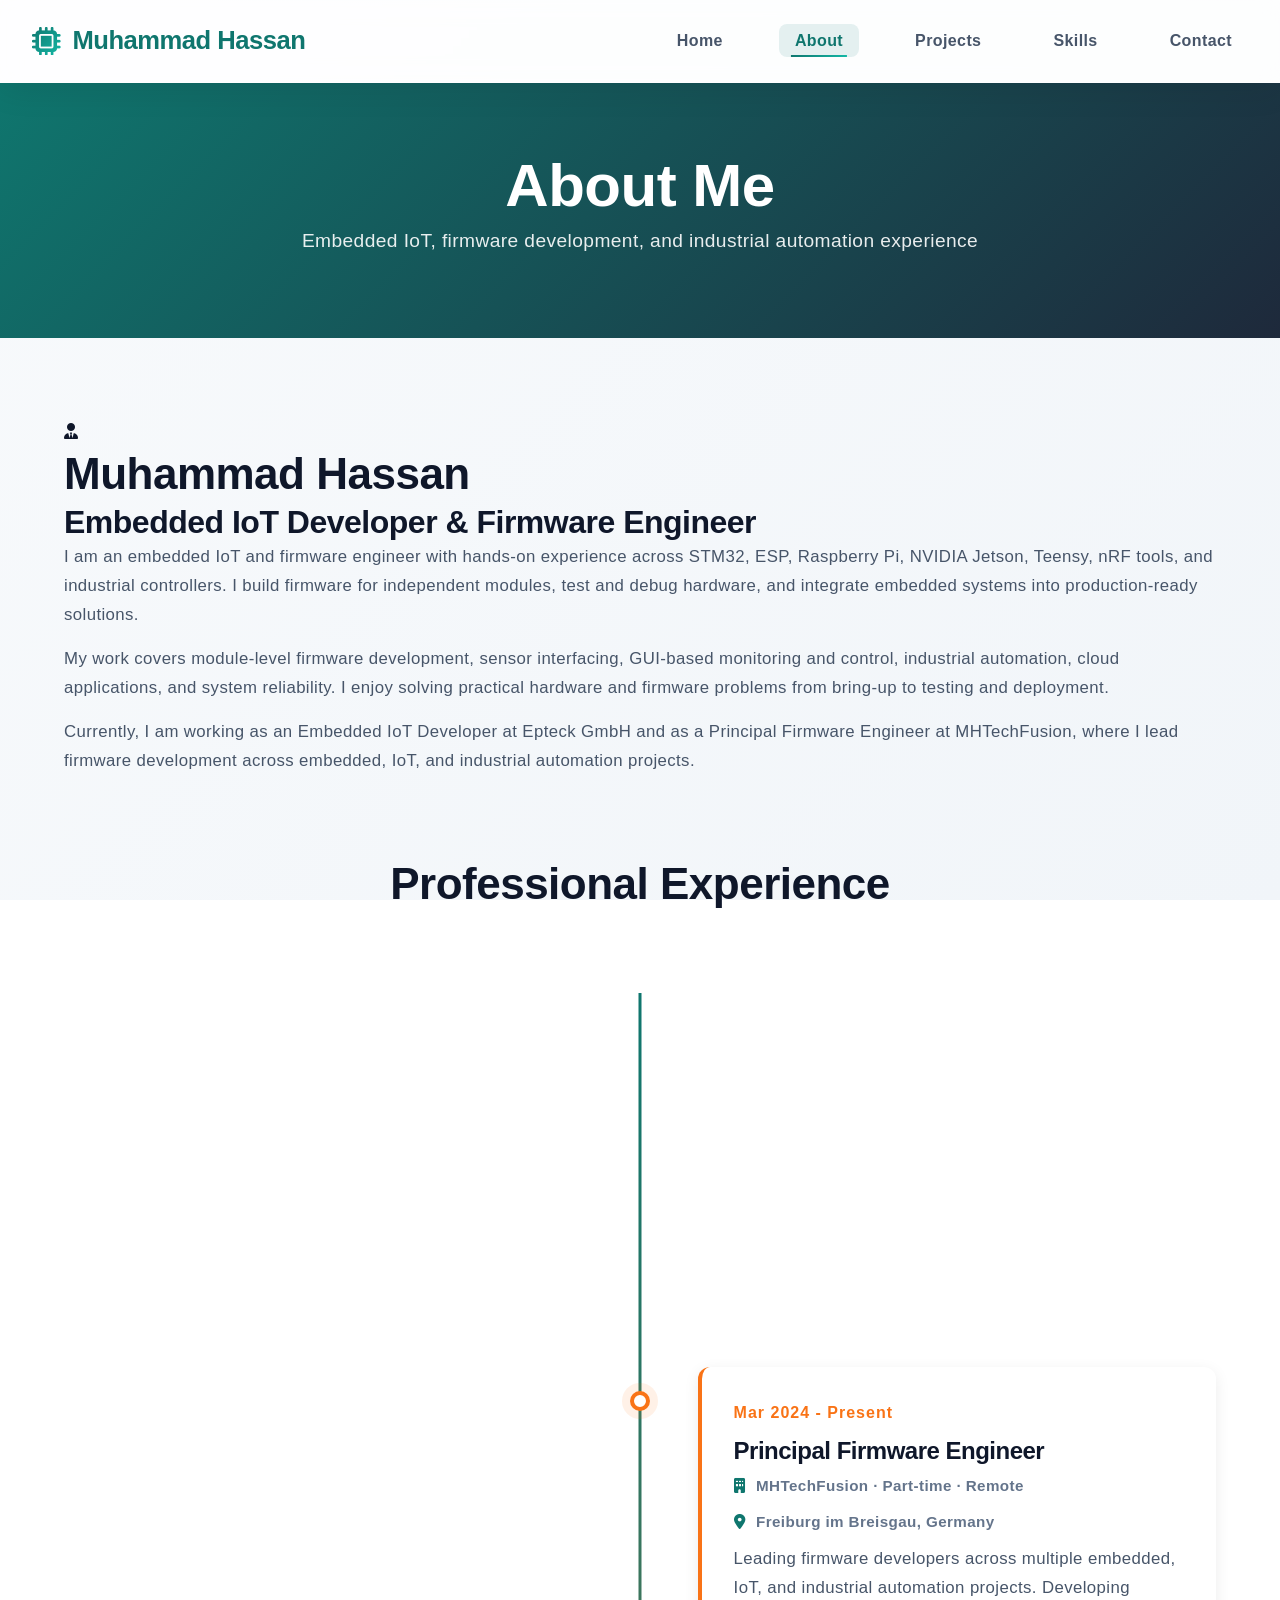
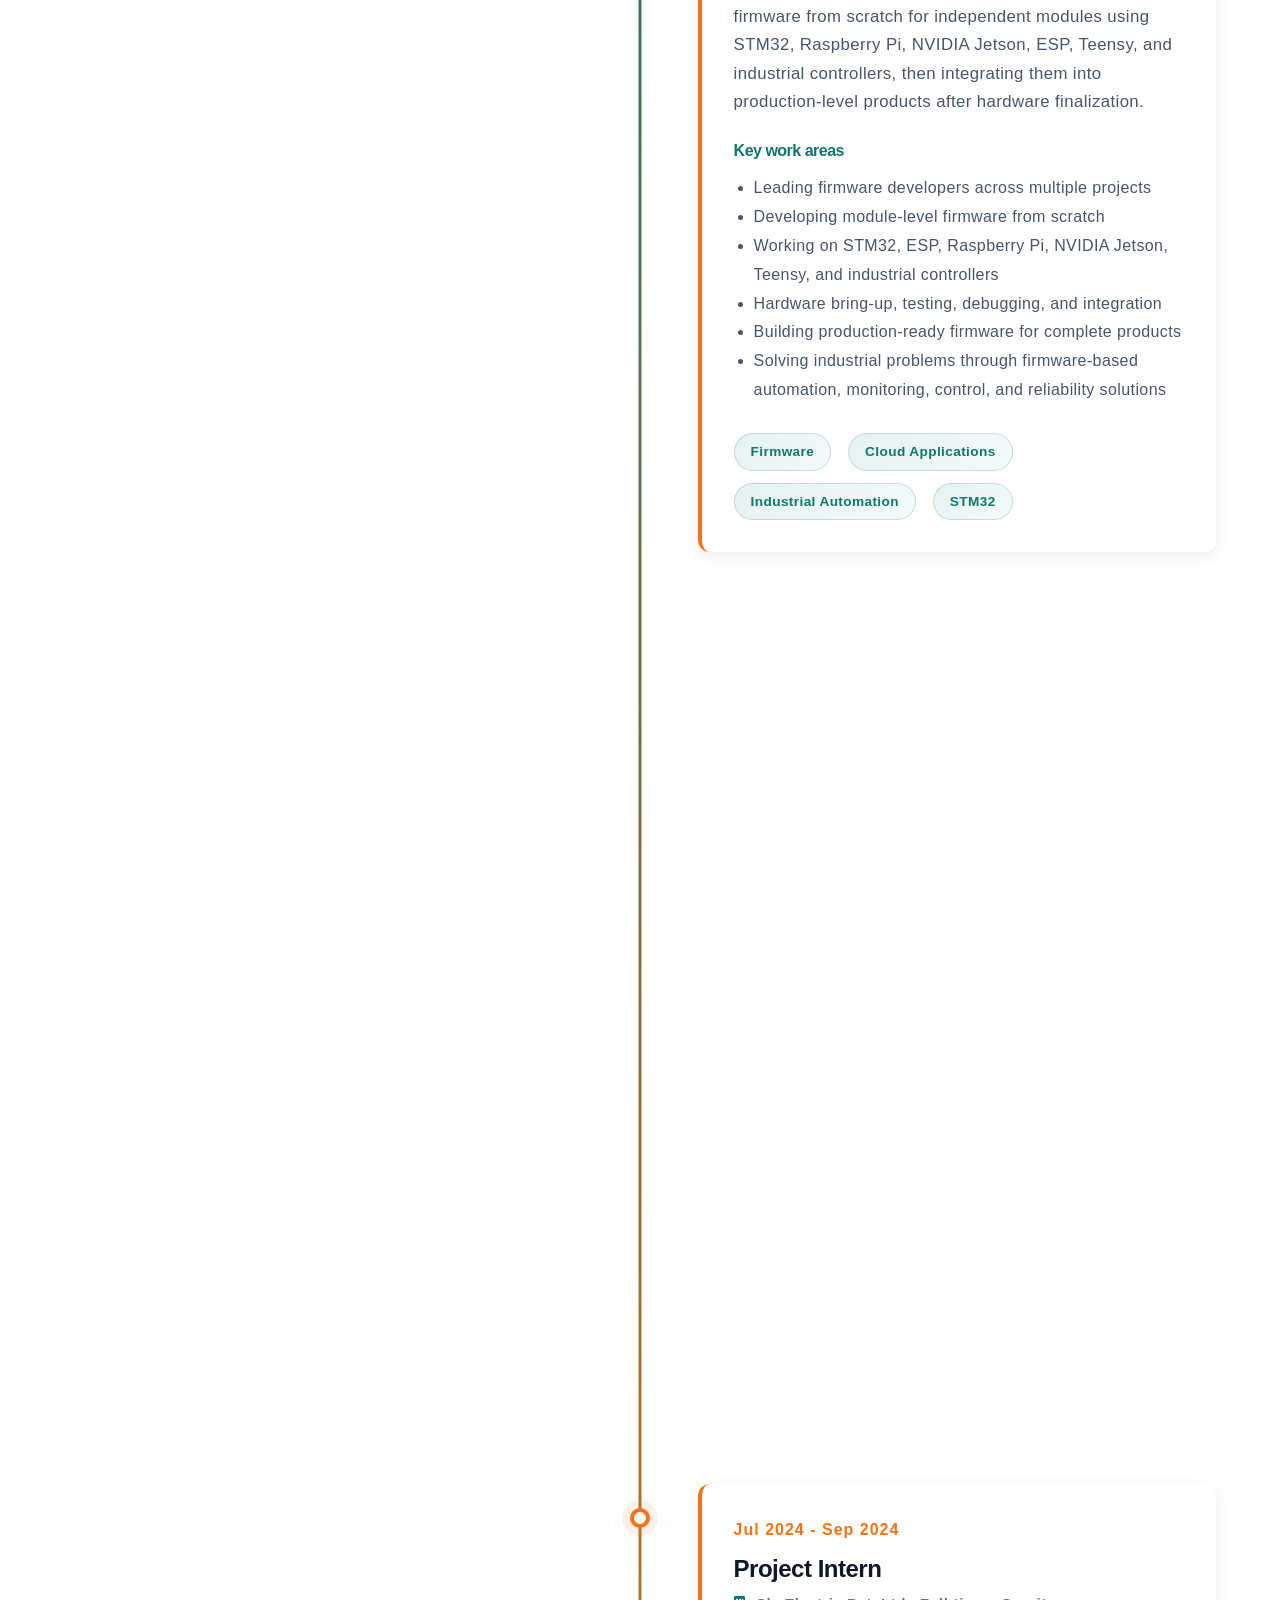
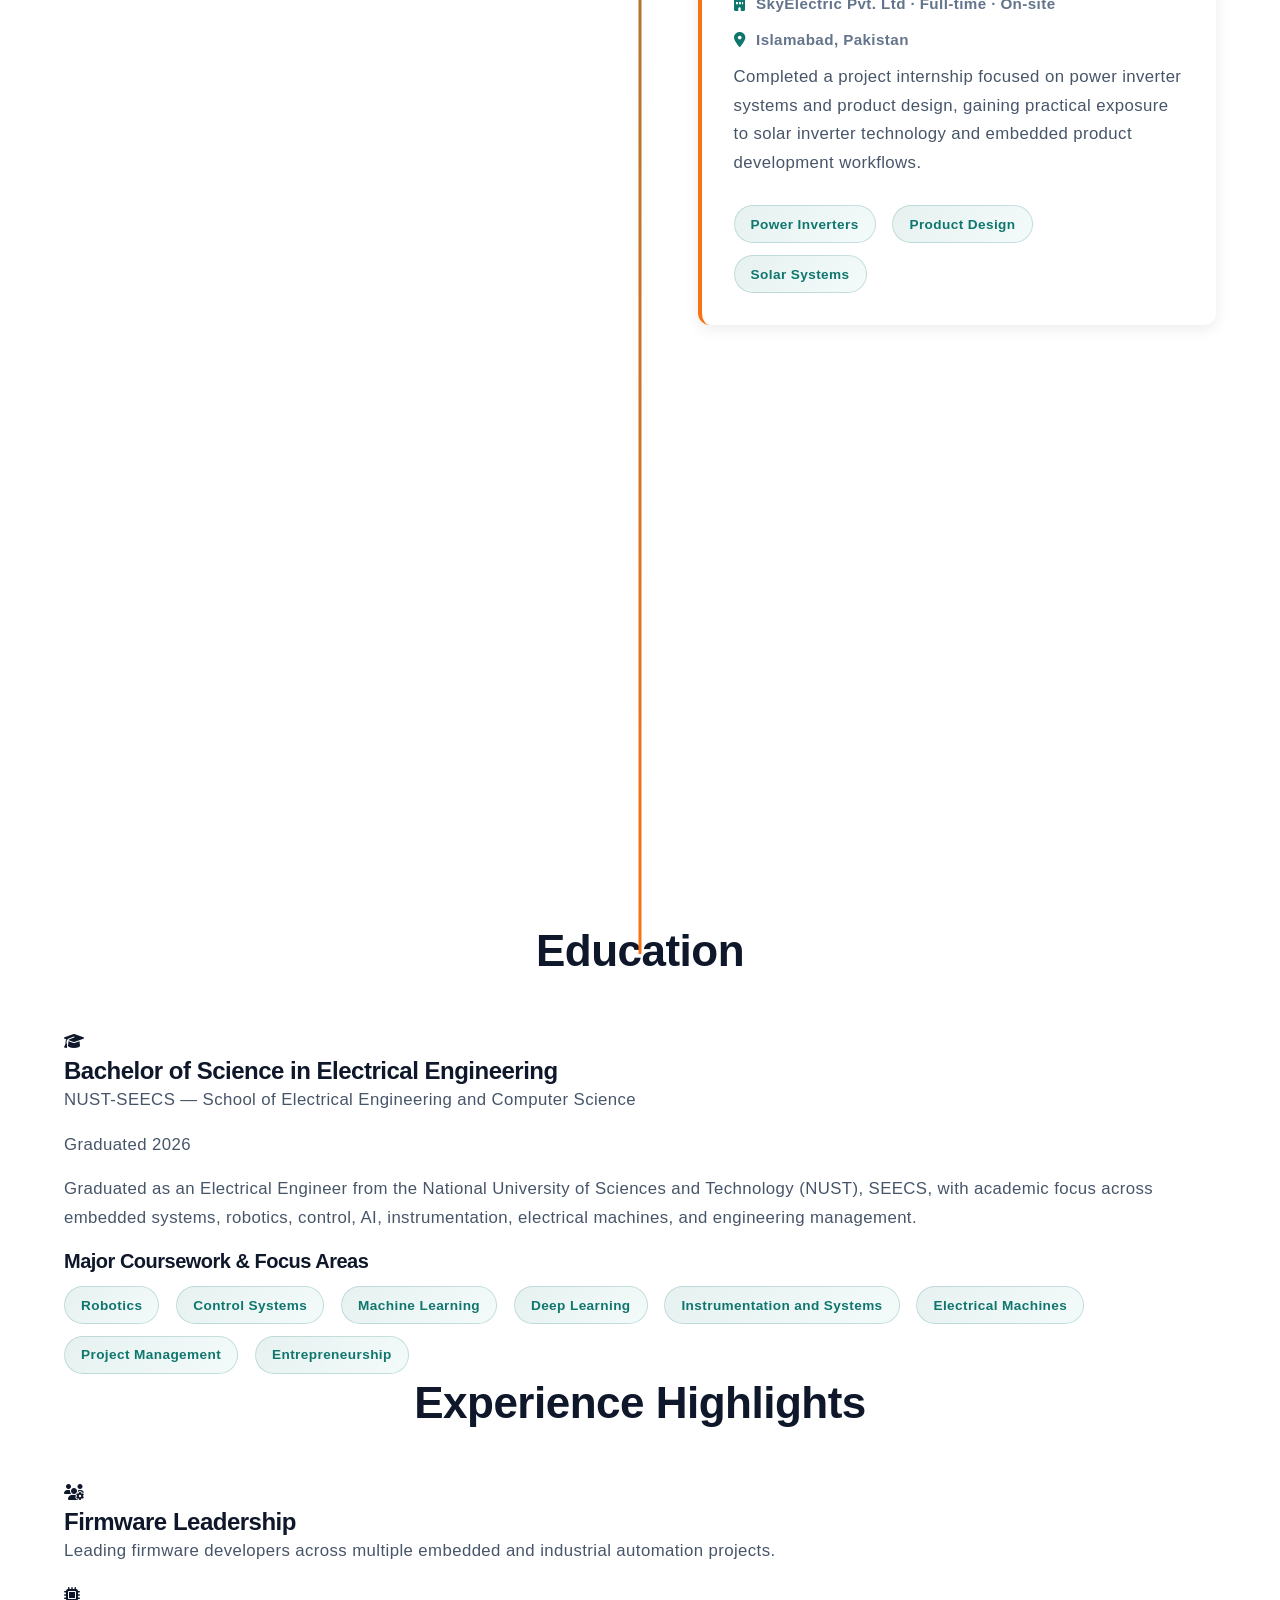
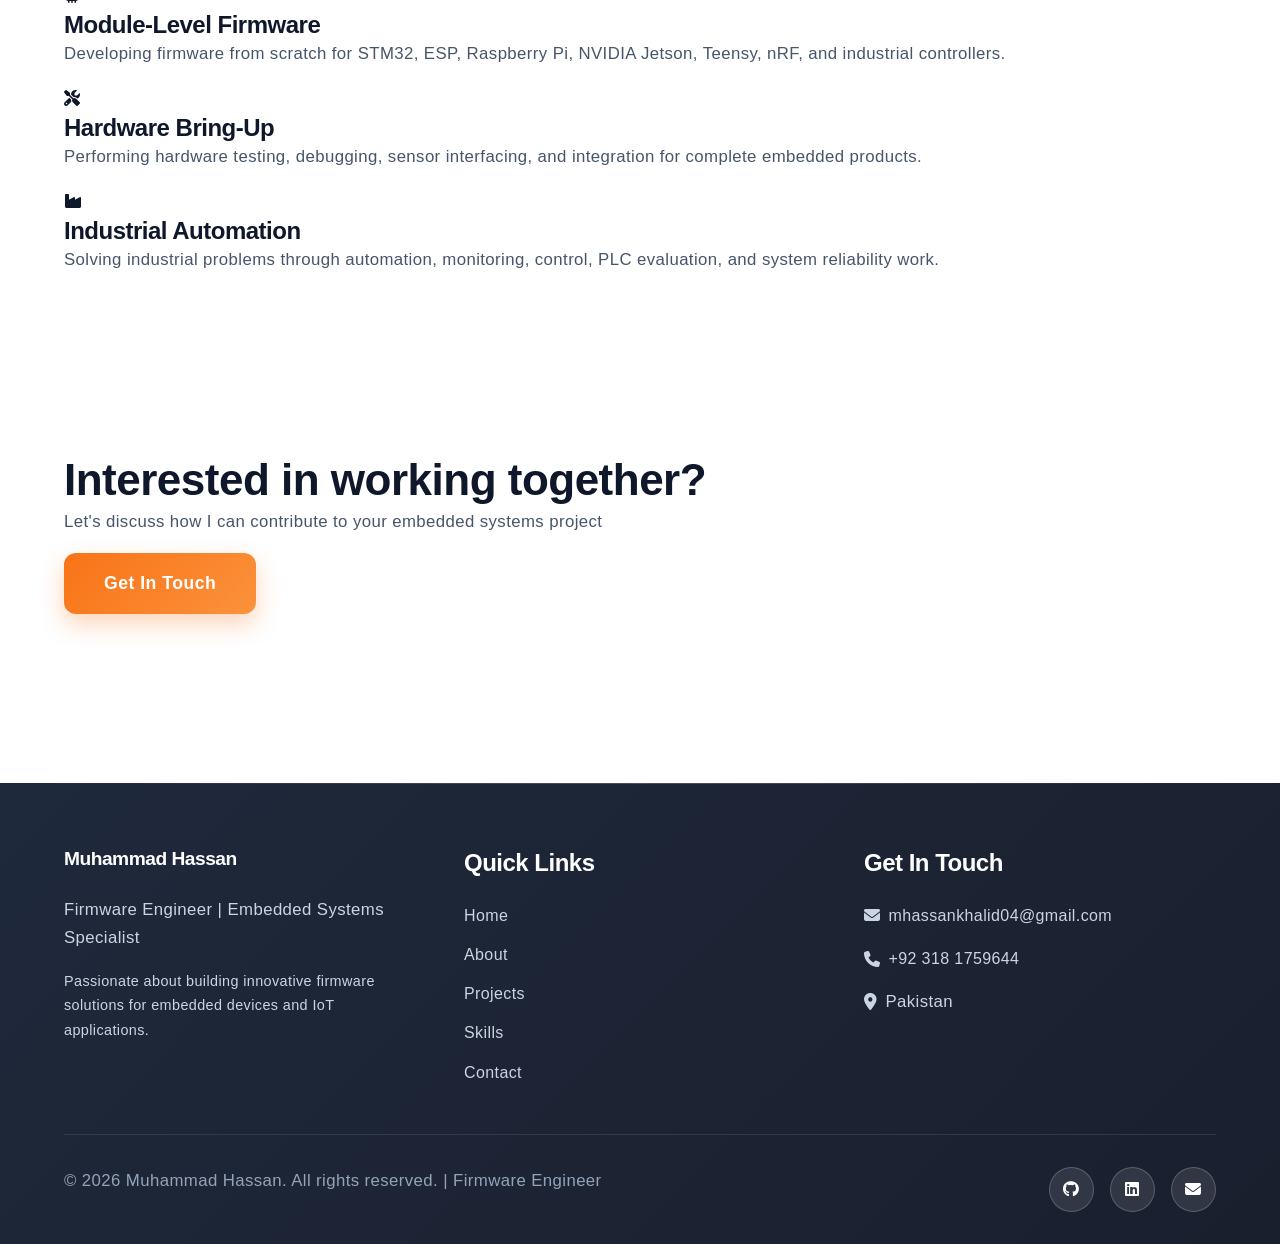
==== commit a6eb9b48: "Update education section" ====
--- a/about.html
+++ b/about.html
@@ -179,24 +179,30 @@
 
             <div class="education-section">
                 <h2>Education</h2>
-                <div class="education-grid">
-                    <div class="education-item">
-                        <h4>Bachelor of Science in Electrical Engineering</h4>
-                        <p class="institution">University of Engineering and Technology</p>
-                        <p class="year">2018</p>
-                        <p>Specialized in embedded systems and digital electronics</p>
-                    </div>
-                    <div class="education-item">
-                        <h4>Certification: ARM Cortex-M Programming</h4>
-                        <p class="institution">ARM University Program</p>
-                        <p class="year">2019</p>
-                        <p>Advanced microcontroller programming and optimization</p>
-                    </div>
-                    <div class="education-item">
-                        <h4>Course: Real-Time Operating Systems</h4>
-                        <p class="institution">FreeRTOS Academy</p>
-                        <p class="year">2020</p>
-                        <p>Real-time multithreading and synchronization</p>
+                <div class="education-grid education-grid-single">
+                    <div class="education-item education-featured">
+                        <div class="education-icon">
+                            <i class="fas fa-graduation-cap"></i>
+                        </div>
+                        <div class="education-content">
+                            <h4>Bachelor of Science in Electrical Engineering</h4>
+                            <p class="institution">NUST-SEECS — School of Electrical Engineering and Computer Science</p>
+                            <p class="year">Graduated 2026</p>
+                            <p>
+                                Graduated as an Electrical Engineer from the National University of Sciences and Technology (NUST), SEECS, with academic focus across embedded systems, robotics, control, AI, instrumentation, electrical machines, and engineering management.
+                            </p>
+                            <h5>Major Coursework & Focus Areas</h5>
+                            <div class="education-majors">
+                                <span class="tech-tag">Robotics</span>
+                                <span class="tech-tag">Control Systems</span>
+                                <span class="tech-tag">Machine Learning</span>
+                                <span class="tech-tag">Deep Learning</span>
+                                <span class="tech-tag">Instrumentation and Systems</span>
+                                <span class="tech-tag">Electrical Machines</span>
+                                <span class="tech-tag">Project Management</span>
+                                <span class="tech-tag">Entrepreneurship</span>
+                            </div>
+                        </div>
                     </div>
                 </div>
             </div>
--- a/styles.css
+++ b/styles.css
@@ -846,17 +846,6 @@
     }
 }
 
-@keyframes fadeInLeft {
-    from {
-        opacity: 0;
-        transform: translateX(-50px);
-    }
-    to {
-        opacity: 1;
-        transform: translateX(0);
-    }
-}
-
 @keyframes float {
     0%, 100% {
         transform: translateY(0px);
@@ -1116,35 +1105,26 @@
     }
 }
 
-/* Experience timeline alignment override - single column layout */
-.experience-section .timeline::before {
-    left: 12px;
-}
-
+/* Experience timeline alignment override */
 .experience-section .timeline-item {
     width: 100%;
     margin-left: 0;
-    margin-bottom: 2.5rem;
-    padding: 0 0 0 50px;
+    padding: 0;
     text-align: left;
     position: relative;
-}
-
-.experience-section .timeline-item:last-child {
-    margin-bottom: 0;
 }
 
 .experience-section .timeline-item:nth-child(even),
 .experience-section .timeline-item:nth-child(odd) {
     width: 100%;
     margin-left: 0;
-    padding: 0 0 0 50px;
+    padding-left: 0;
+    padding-right: 0;
     text-align: left;
 }
 
 .experience-section .timeline-dot {
-    left: 2px;
-    right: auto;
+    left: calc(50% - 10px);
     top: 1.5rem;
     transform: none;
 }
@@ -1153,17 +1133,41 @@
     transform: scale(1.3);
 }
 
-.experience-section .timeline-card,
-.experience-section .timeline-item:nth-child(even) .timeline-card,
+.experience-section .timeline-card {
+    width: 45%;
+}
+
+.experience-section .timeline-item:nth-child(even) .timeline-card {
+    margin-left: 55%;
+}
+
 .experience-section .timeline-item:nth-child(odd) .timeline-card {
-    width: 100%;
     margin-left: 0;
 }
 
 @media (max-width: 768px) {
+    .experience-section .timeline::before {
+        left: 12px;
+    }
+
     .experience-section .timeline-item,
     .experience-section .timeline-item:nth-child(even),
     .experience-section .timeline-item:nth-child(odd) {
-        padding-left: 45px;
-    }
-}+        padding-left: 50px !important;
+    }
+
+    .experience-section .timeline-dot,
+    .experience-section .timeline-item:nth-child(even) .timeline-dot,
+    .experience-section .timeline-item:nth-child(odd) .timeline-dot {
+        left: 2px;
+        right: auto;
+        top: 1.5rem;
+    }
+
+    .experience-section .timeline-card,
+    .experience-section .timeline-item:nth-child(even) .timeline-card,
+    .experience-section .timeline-item:nth-child(odd) .timeline-card {
+        width: 100%;
+        margin-left: 0;
+    }
+}
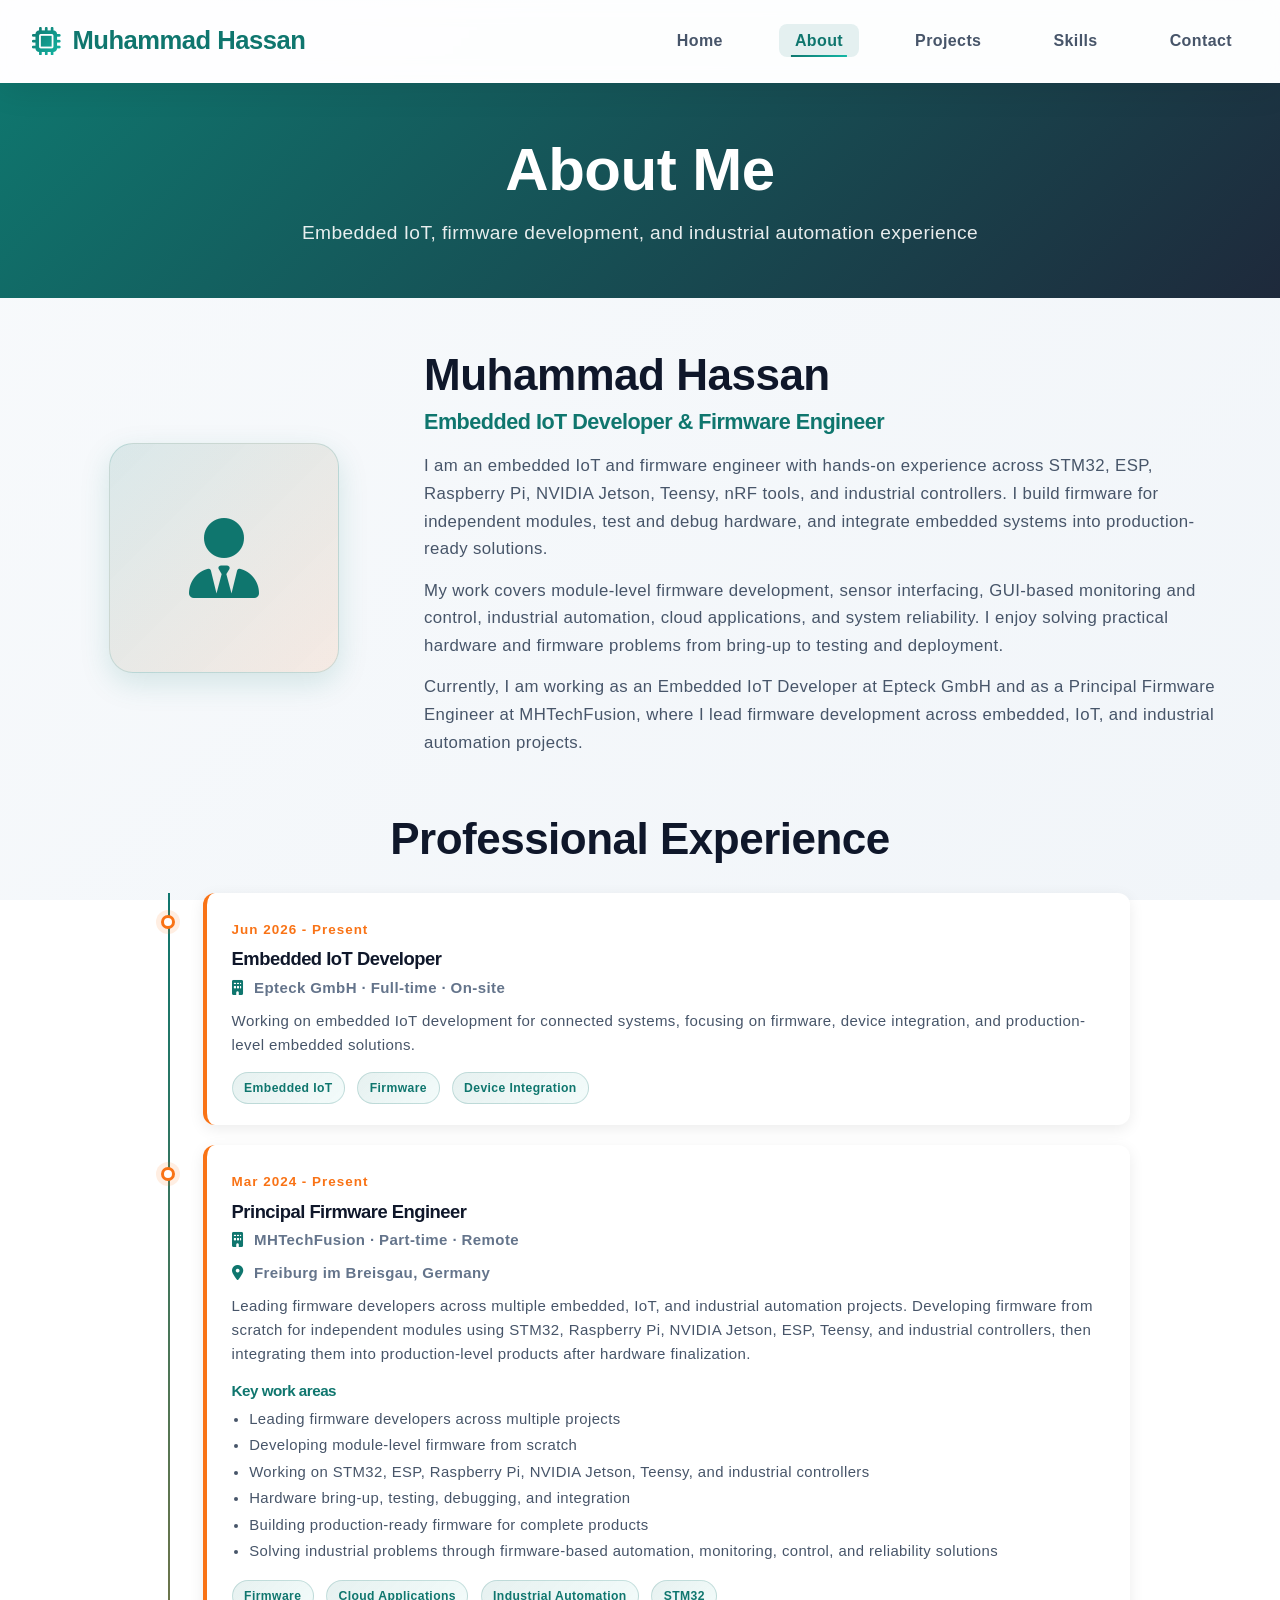
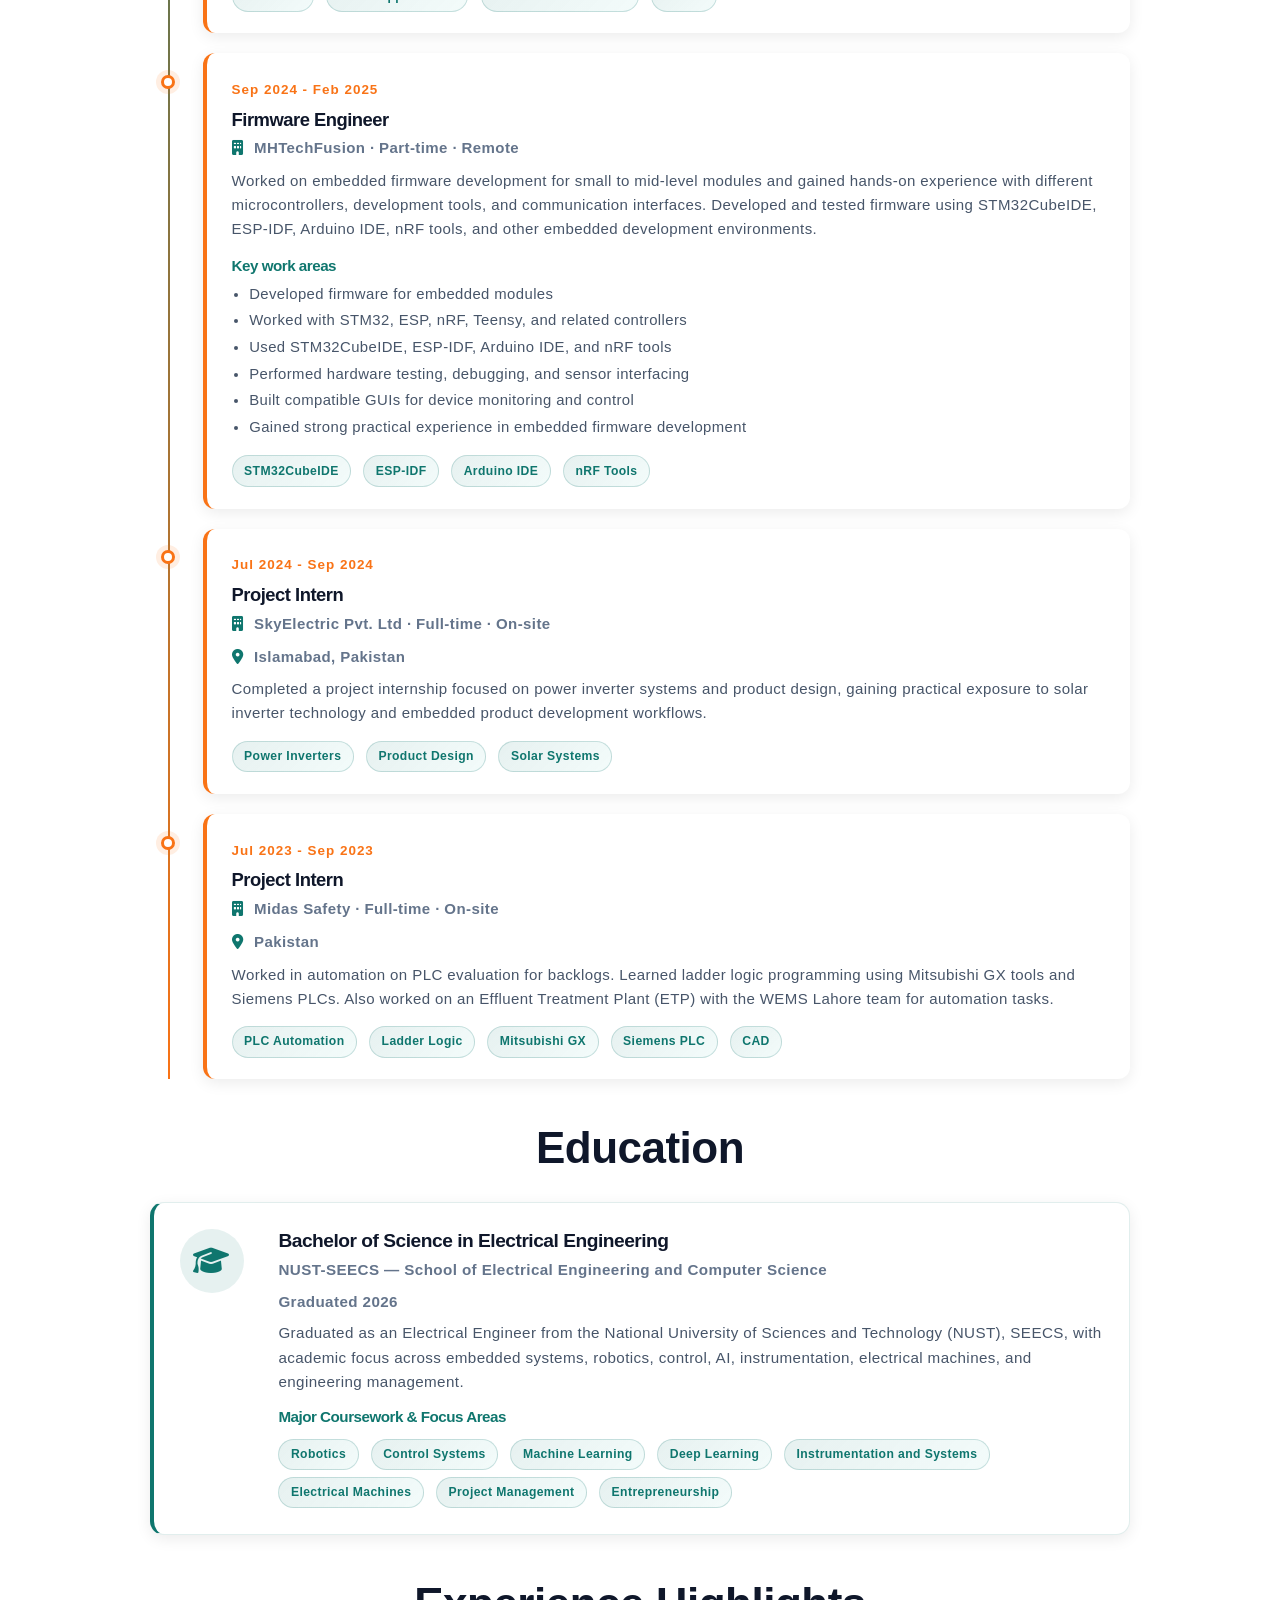
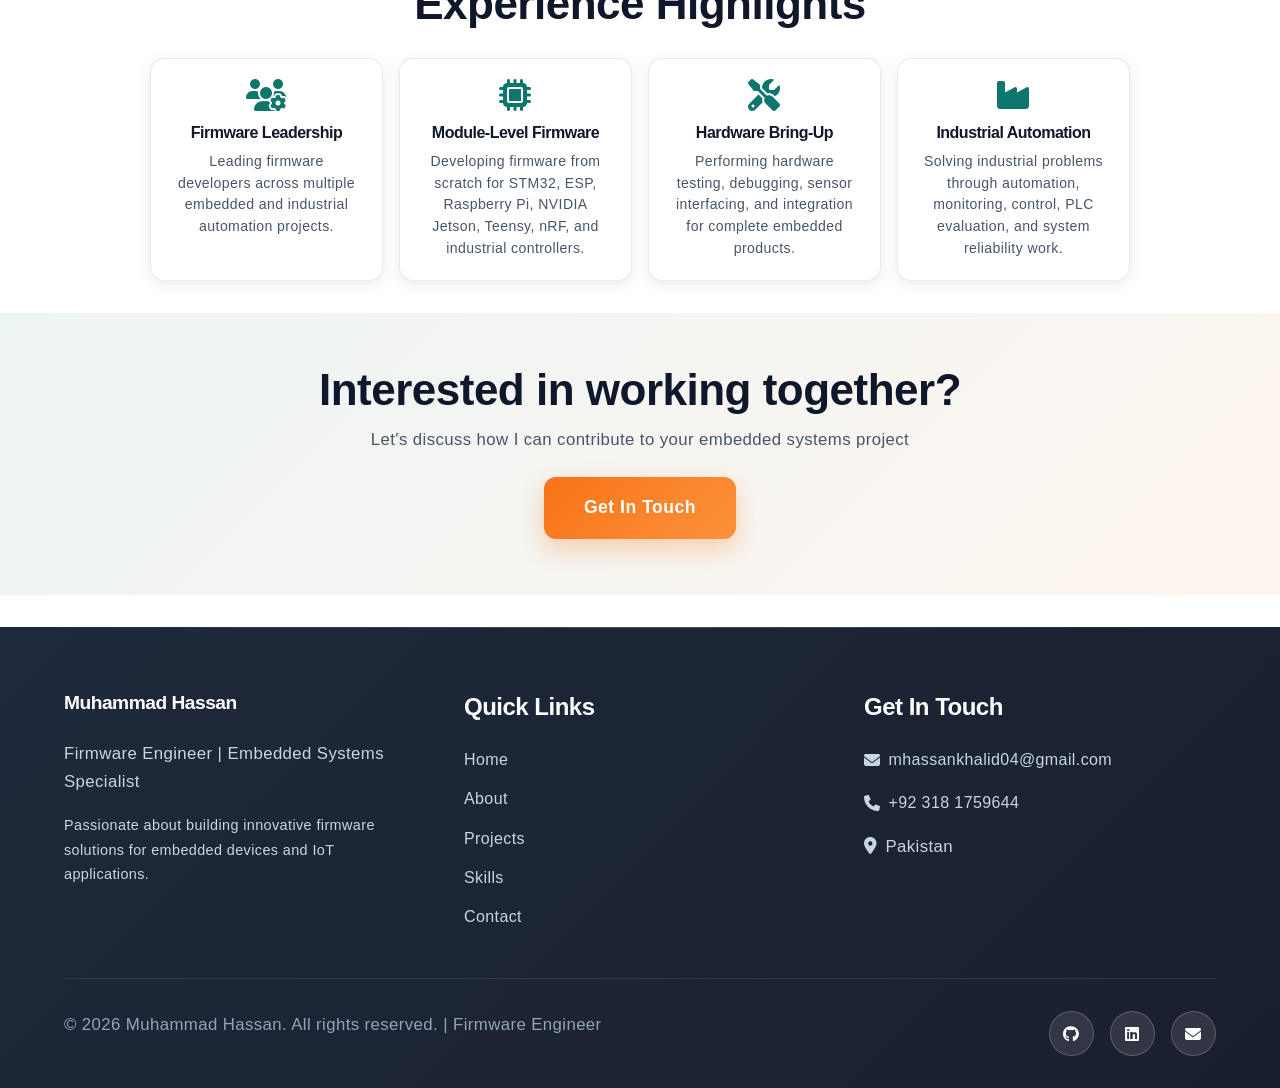
==== commit aae8bf4e: "Fix about page experience timeline layout" ====
--- a/about.html
+++ b/about.html
@@ -22,7 +22,7 @@
                 <li><a href="skills.html" class="nav-link">Skills</a></li>
                 <li><a href="contact.html" class="nav-link">Contact</a></li>
             </ul>
-            <button class="menu-toggle">
+            <button class="menu-toggle" aria-label="Toggle navigation">
                 <span></span>
                 <span></span>
                 <span></span>
@@ -31,7 +31,7 @@
     </nav>
 
     <!-- Page Header -->
-    <section style="background: linear-gradient(135deg, var(--primary) 0%, var(--secondary) 100%); color: white; padding: 4rem 2rem; text-align: center;">
+    <section class="page-header">
         <div class="container">
             <h1 style="color: white;">About Me</h1>
             <p style="color: rgba(255,255,255,0.9); font-size: 1.2rem;">Embedded IoT, firmware development, and industrial automation experience</p>
--- a/styles.css
+++ b/styles.css
@@ -1171,3 +1171,396 @@
         margin-left: 0;
     }
 }
+
+/* ============================================
+   FINAL ABOUT PAGE + EXPERIENCE TIMELINE FIX
+   This block intentionally comes last so it overrides older timeline rules.
+   ============================================ */
+
+/* Page header and about section spacing */
+.page-header {
+    background: linear-gradient(135deg, var(--primary) 0%, var(--secondary) 100%);
+    color: white;
+    padding: 3rem 2rem;
+    text-align: center;
+}
+
+.page-header h1 {
+    color: white;
+    margin-bottom: 0.5rem;
+}
+
+.page-header p {
+    color: rgba(255, 255, 255, 0.9);
+    font-size: 1.1rem;
+    margin-bottom: 0;
+}
+
+.about-section {
+    padding: 3rem 2rem 2rem;
+}
+
+.about-grid {
+    display: grid;
+    grid-template-columns: 320px minmax(0, 1fr);
+    gap: 2.5rem;
+    align-items: center;
+    margin-bottom: 2.5rem;
+}
+
+.about-image {
+    display: flex;
+    justify-content: center;
+}
+
+.placeholder-image {
+    width: 230px;
+    height: 230px;
+    border-radius: 24px;
+    background: linear-gradient(135deg, rgba(15, 118, 110, 0.12) 0%, rgba(249, 115, 22, 0.10) 100%);
+    border: 1px solid rgba(15, 118, 110, 0.16);
+    display: flex;
+    align-items: center;
+    justify-content: center;
+    box-shadow: var(--shadow);
+}
+
+.placeholder-image i {
+    font-size: 5rem;
+    color: var(--primary);
+}
+
+.about-content h2 {
+    margin-bottom: 0.35rem;
+}
+
+.about-content h3 {
+    color: var(--primary);
+    font-size: 1.35rem;
+    margin-bottom: 1rem;
+}
+
+.about-content p {
+    margin-bottom: 0.85rem;
+    line-height: 1.65;
+}
+
+/* Compact single-column experience timeline */
+.experience-section {
+    margin-top: 1.5rem !important;
+    padding-top: 0 !important;
+}
+
+.experience-section > h2,
+.education-section > h2,
+.achievements-section > h2 {
+    text-align: center;
+    margin-bottom: 1.6rem !important;
+}
+
+.experience-section .timeline {
+    max-width: 980px;
+    margin: 0 auto;
+    padding: 0 !important;
+    position: relative;
+}
+
+.experience-section .timeline::before {
+    left: 18px !important;
+    transform: none !important;
+    width: 2px !important;
+    height: 100% !important;
+}
+
+.experience-section .timeline-item,
+.experience-section .timeline-item:nth-child(odd),
+.experience-section .timeline-item:nth-child(even) {
+    width: 100% !important;
+    margin: 0 0 1.25rem 0 !important;
+    padding-left: 3.3rem !important;
+    padding-right: 0 !important;
+    text-align: left !important;
+    position: relative !important;
+    opacity: 1 !important;
+    animation: none !important;
+}
+
+.experience-section .timeline-dot,
+.experience-section .timeline-item:nth-child(odd) .timeline-dot,
+.experience-section .timeline-item:nth-child(even) .timeline-dot {
+    left: 18px !important;
+    top: 1.35rem !important;
+    right: auto !important;
+    transform: translateX(-50%) !important;
+    width: 14px !important;
+    height: 14px !important;
+    border: 3px solid var(--accent) !important;
+    box-shadow: 0 0 0 5px rgba(249, 115, 22, 0.12) !important;
+}
+
+.experience-section .timeline-item:hover .timeline-dot {
+    transform: translateX(-50%) scale(1.12) !important;
+}
+
+.experience-section .timeline-card,
+.experience-section .timeline-item:nth-child(odd) .timeline-card,
+.experience-section .timeline-item:nth-child(even) .timeline-card {
+    width: 100% !important;
+    margin-left: 0 !important;
+    padding: 1.35rem 1.55rem !important;
+    text-align: left !important;
+}
+
+.experience-section .timeline-card:hover {
+    transform: translateY(-3px);
+}
+
+.experience-section .timeline-period {
+    display: inline-block;
+    font-size: 0.84rem !important;
+    line-height: 1.2;
+    margin-bottom: 0.35rem;
+}
+
+.experience-section .timeline-card h4 {
+    margin: 0.25rem 0 0.3rem !important;
+    font-size: 1.15rem !important;
+}
+
+.experience-section .timeline-card h5 {
+    margin: 0.9rem 0 0.45rem !important;
+    font-size: 0.95rem !important;
+}
+
+.experience-section .company,
+.experience-section .location {
+    margin-bottom: 0.35rem !important;
+    font-size: 0.9rem !important;
+    line-height: 1.45;
+}
+
+.experience-section .timeline-card p {
+    margin-bottom: 0.55rem !important;
+    font-size: 0.94rem !important;
+    line-height: 1.6 !important;
+}
+
+.experience-section .timeline-card ul {
+    margin: 0.45rem 0 0.65rem 1.1rem !important;
+    line-height: 1.55 !important;
+}
+
+.experience-section .timeline-card li {
+    margin-bottom: 0.22rem;
+    color: var(--text-light);
+    font-size: 0.93rem;
+}
+
+.experience-tags {
+    margin-top: 0.55rem !important;
+}
+
+.experience-section .tech-tag,
+.education-section .tech-tag {
+    margin-top: 0.4rem !important;
+    margin-right: 0.45rem !important;
+    padding: 0.28rem 0.72rem !important;
+    font-size: 0.76rem !important;
+}
+
+/* Education and highlights layout */
+.education-section,
+.achievements-section {
+    margin-top: 2.5rem;
+}
+
+.education-grid-single {
+    max-width: 980px;
+    margin: 0 auto;
+}
+
+.education-item,
+.achievement-card {
+    background: var(--bg-white);
+    border: 1px solid rgba(15, 118, 110, 0.12);
+    border-radius: 14px;
+    box-shadow: 0 4px 15px rgba(0, 0, 0, 0.08);
+}
+
+.education-featured {
+    display: grid;
+    grid-template-columns: 78px 1fr;
+    gap: 1.3rem;
+    padding: 1.6rem;
+    border-left: 4px solid var(--primary);
+}
+
+.education-icon {
+    width: 64px;
+    height: 64px;
+    border-radius: 50%;
+    background: rgba(15, 118, 110, 0.1);
+    display: flex;
+    align-items: center;
+    justify-content: center;
+    color: var(--primary);
+    font-size: 1.8rem;
+}
+
+.education-content h4 {
+    margin-bottom: 0.3rem;
+    font-size: 1.2rem;
+}
+
+.education-content h5 {
+    margin-top: 0.8rem;
+    margin-bottom: 0.35rem;
+    color: var(--primary);
+    font-size: 0.95rem;
+}
+
+.education-content p {
+    margin-bottom: 0.45rem;
+    line-height: 1.6;
+    font-size: 0.95rem;
+}
+
+.institution,
+.year {
+    font-weight: 600;
+    color: var(--text-lighter);
+}
+
+.achievements-grid {
+    max-width: 980px;
+    margin: 0 auto;
+    display: grid;
+    grid-template-columns: repeat(4, minmax(0, 1fr));
+    gap: 1rem;
+}
+
+.achievement-card {
+    padding: 1.25rem;
+    text-align: center;
+    transition: all 0.3s ease;
+}
+
+.achievement-card:hover {
+    transform: translateY(-4px);
+    box-shadow: var(--shadow);
+}
+
+.achievement-card i {
+    color: var(--primary);
+    font-size: 2rem;
+    margin-bottom: 0.75rem;
+}
+
+.achievement-card h4 {
+    font-size: 1rem;
+    margin-bottom: 0.45rem;
+}
+
+.achievement-card p {
+    font-size: 0.88rem;
+    line-height: 1.55;
+    margin-bottom: 0;
+}
+
+/* CTA and footer spacing */
+.cta {
+    padding: 3rem 2rem !important;
+    text-align: center;
+    background: linear-gradient(135deg, rgba(15, 118, 110, 0.08) 0%, rgba(249, 115, 22, 0.07) 100%);
+}
+
+.cta h2 {
+    margin-bottom: 0.5rem;
+}
+
+.cta p {
+    margin-bottom: 1.4rem;
+}
+
+footer {
+    margin-top: 2rem !important;
+}
+
+/* Smaller screens */
+@media (max-width: 1024px) {
+    .about-grid {
+        grid-template-columns: 1fr;
+        text-align: center;
+        gap: 1.5rem;
+    }
+
+    .achievements-grid {
+        grid-template-columns: repeat(2, minmax(0, 1fr));
+    }
+}
+
+@media (max-width: 768px) {
+    .page-header {
+        padding: 2.4rem 1.5rem;
+    }
+
+    .about-section {
+        padding: 2.2rem 1.25rem 1.5rem !important;
+    }
+
+    .placeholder-image {
+        width: 180px;
+        height: 180px;
+    }
+
+    .placeholder-image i {
+        font-size: 4rem;
+    }
+
+    .experience-section .timeline::before {
+        left: 12px !important;
+    }
+
+    .experience-section .timeline-item,
+    .experience-section .timeline-item:nth-child(odd),
+    .experience-section .timeline-item:nth-child(even) {
+        padding-left: 2.6rem !important;
+        margin-bottom: 1rem !important;
+    }
+
+    .experience-section .timeline-dot,
+    .experience-section .timeline-item:nth-child(odd) .timeline-dot,
+    .experience-section .timeline-item:nth-child(even) .timeline-dot {
+        left: 12px !important;
+    }
+
+    .experience-section .timeline-card,
+    .experience-section .timeline-item:nth-child(odd) .timeline-card,
+    .experience-section .timeline-item:nth-child(even) .timeline-card {
+        padding: 1.15rem !important;
+    }
+
+    .education-featured {
+        grid-template-columns: 1fr;
+        text-align: center;
+    }
+
+    .education-icon {
+        margin: 0 auto;
+    }
+}
+
+@media (max-width: 560px) {
+    .achievements-grid {
+        grid-template-columns: 1fr;
+    }
+
+    .experience-section .timeline-card h4 {
+        font-size: 1.05rem !important;
+    }
+
+    .experience-section .timeline-card p,
+    .experience-section .timeline-card li {
+        font-size: 0.88rem !important;
+    }
+}
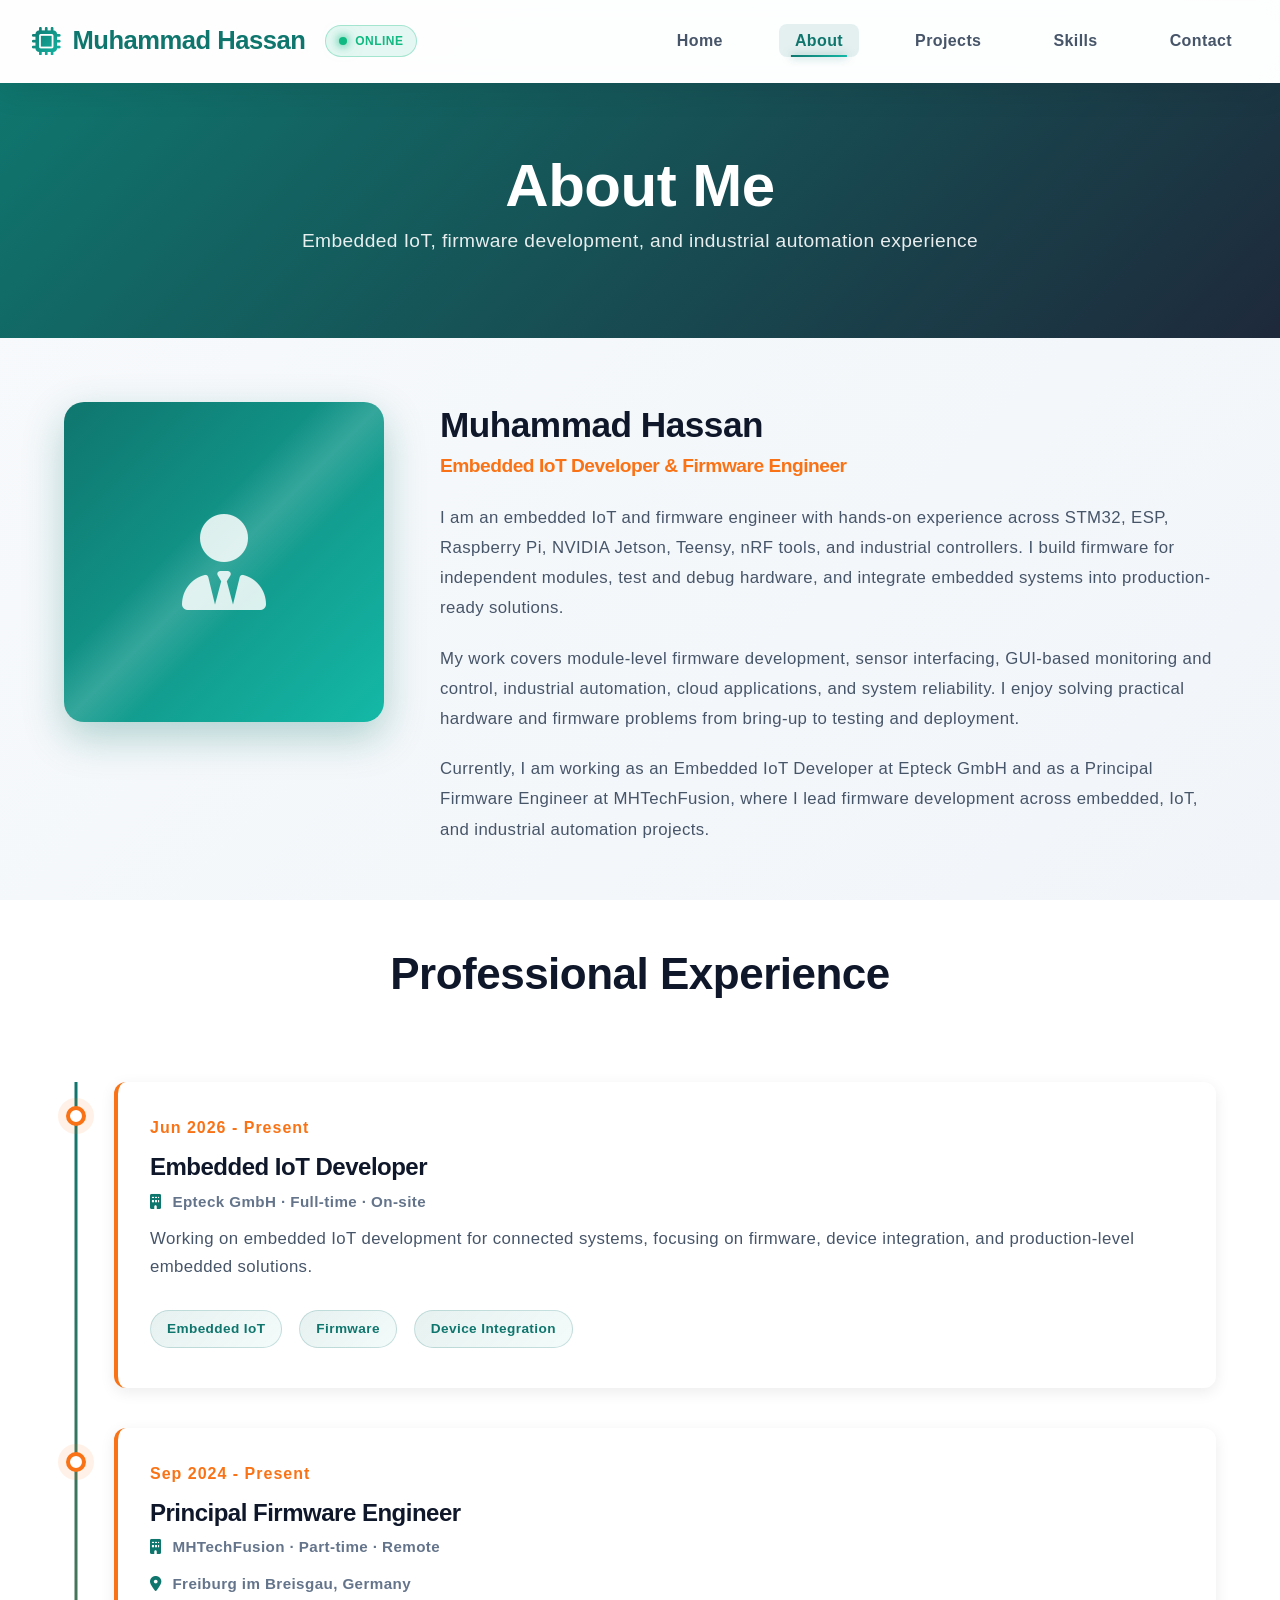
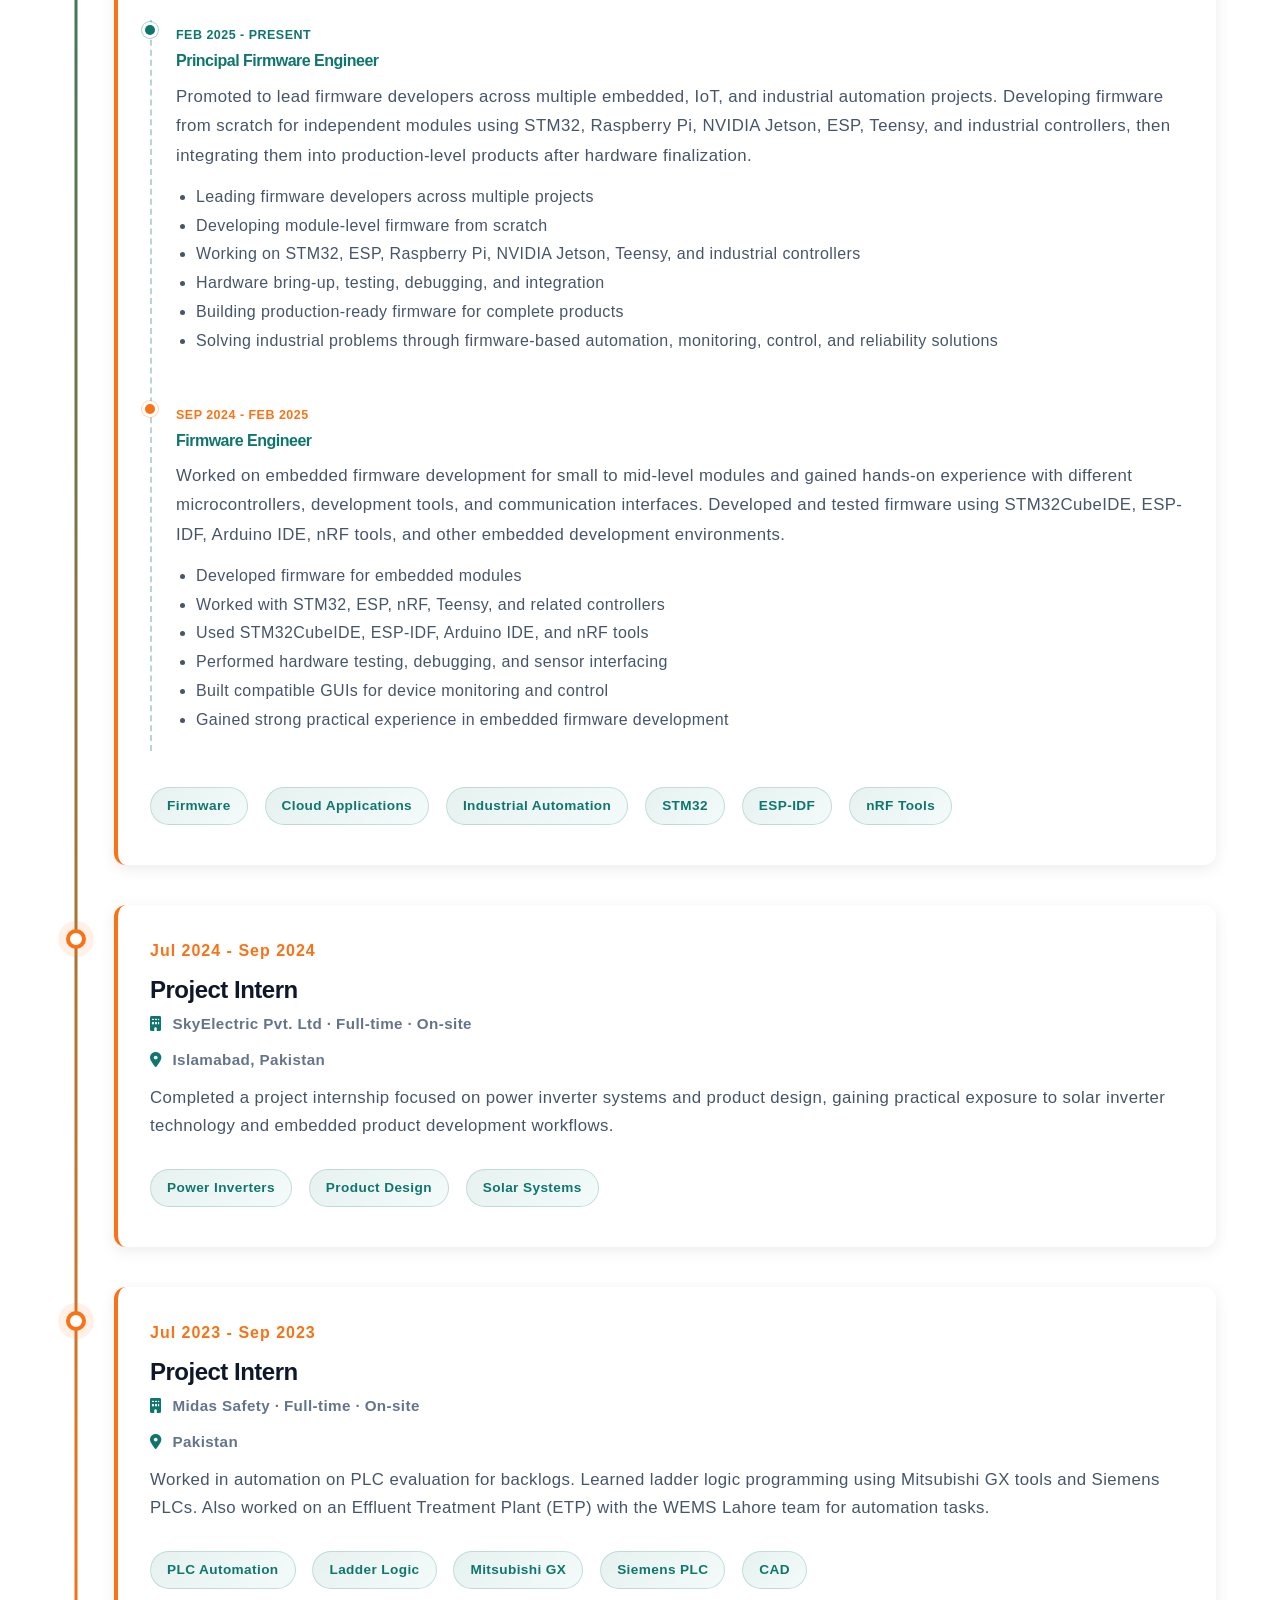
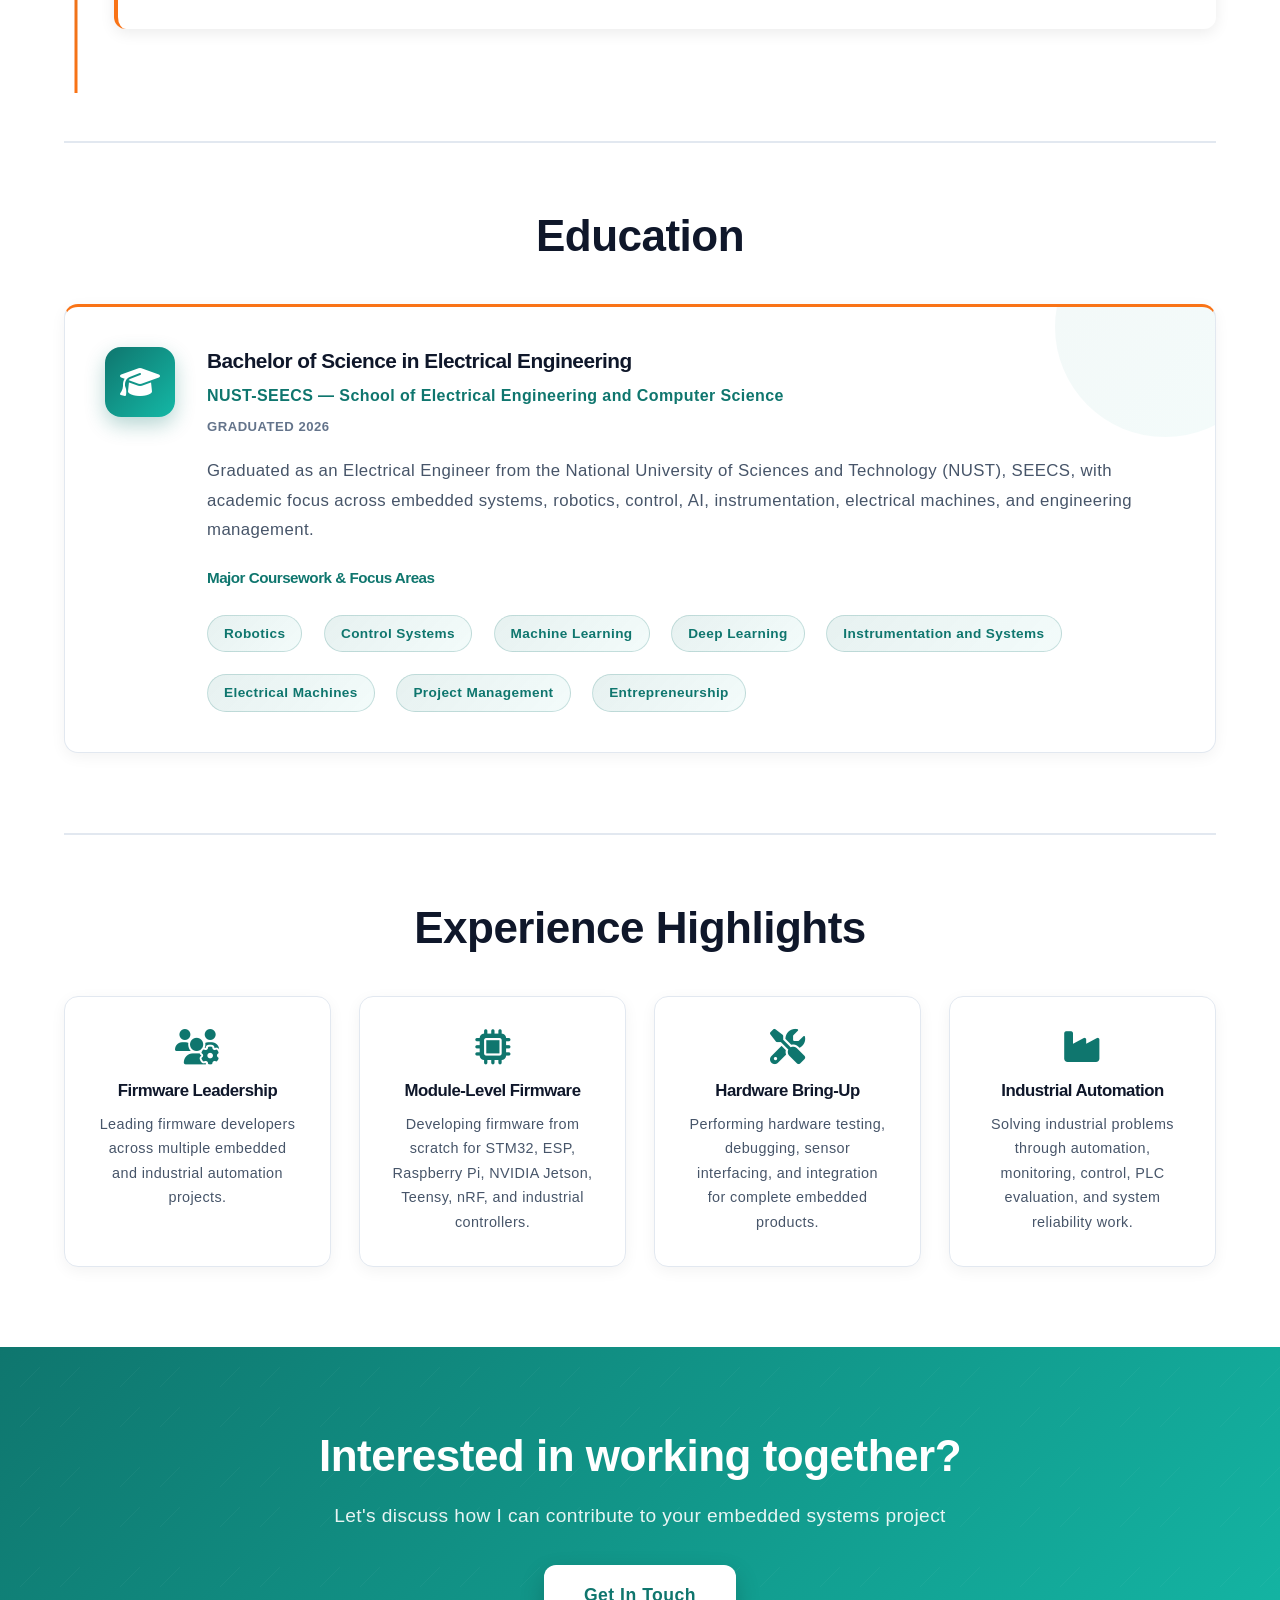
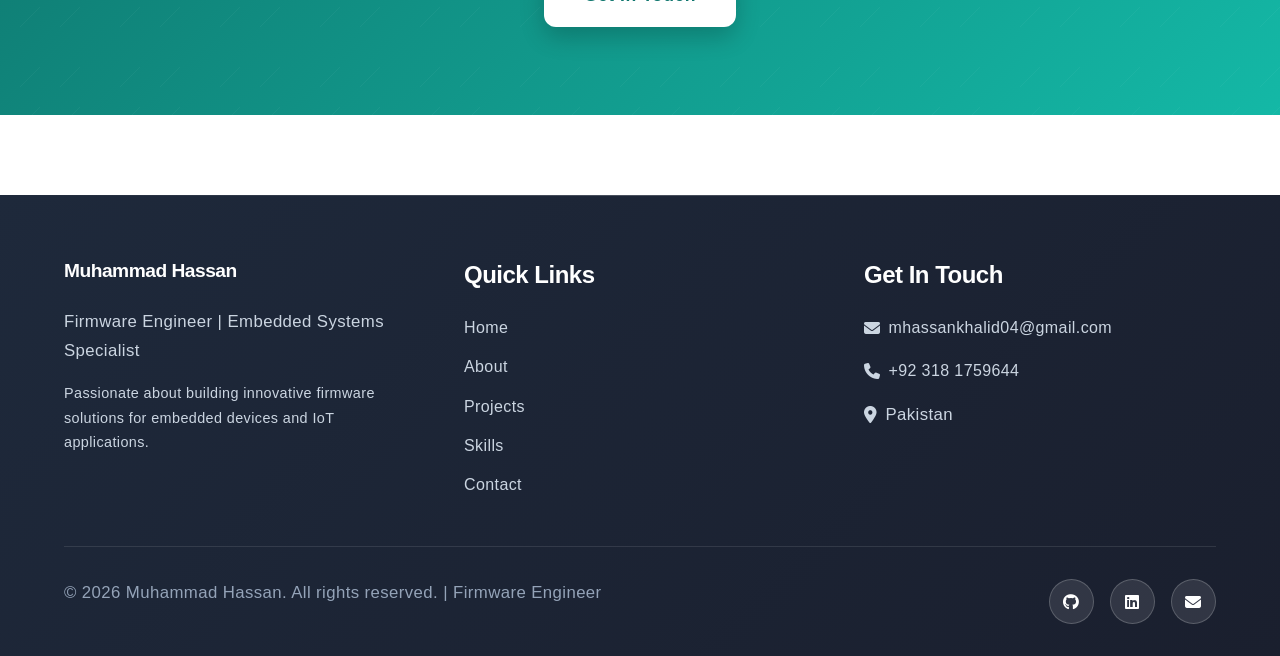
==== commit 08611363: "Add embedded firmware themed animations" ====
--- a/about.html
+++ b/about.html
@@ -14,6 +14,7 @@
             <div class="logo">
                 <i class="fas fa-microchip"></i>
                 <span>Muhammad Hassan</span>
+                <span class="status-pill"><span class="led-dot"></span>Online</span>
             </div>
             <ul class="nav-links">
                 <li><a href="index.html" class="nav-link">Home</a></li>
@@ -31,7 +32,7 @@
     </nav>
 
     <!-- Page Header -->
-    <section class="page-header">
+    <section style="background: linear-gradient(135deg, var(--primary) 0%, var(--secondary) 100%); color: white; padding: 4rem 2rem; text-align: center;">
         <div class="container">
             <h1 style="color: white;">About Me</h1>
             <p style="color: rgba(255,255,255,0.9); font-size: 1.2rem;">Embedded IoT, firmware development, and industrial automation experience</p>
@@ -85,53 +86,51 @@
                     <div class="timeline-item">
                         <div class="timeline-dot"></div>
                         <div class="timeline-card">
-                            <span class="timeline-period">Mar 2024 - Present</span>
+                            <span class="timeline-period">Sep 2024 - Present</span>
                             <h4>Principal Firmware Engineer</h4>
                             <p class="company"><i class="fas fa-building"></i> MHTechFusion · Part-time · Remote</p>
                             <p class="location"><i class="fas fa-map-marker-alt"></i> Freiburg im Breisgau, Germany</p>
-                            <p>
-                                Leading firmware developers across multiple embedded, IoT, and industrial automation projects. Developing firmware from scratch for independent modules using STM32, Raspberry Pi, NVIDIA Jetson, ESP, Teensy, and industrial controllers, then integrating them into production-level products after hardware finalization.
-                            </p>
-                            <h5>Key work areas</h5>
-                            <ul>
-                                <li>Leading firmware developers across multiple projects</li>
-                                <li>Developing module-level firmware from scratch</li>
-                                <li>Working on STM32, ESP, Raspberry Pi, NVIDIA Jetson, Teensy, and industrial controllers</li>
-                                <li>Hardware bring-up, testing, debugging, and integration</li>
-                                <li>Building production-ready firmware for complete products</li>
-                                <li>Solving industrial problems through firmware-based automation, monitoring, control, and reliability solutions</li>
-                            </ul>
+
+                            <div class="role-progression">
+                                <div class="role-entry">
+                                    <span class="role-period">Feb 2025 - Present</span>
+                                    <h5 class="role-title">Principal Firmware Engineer</h5>
+                                    <p>
+                                        Promoted to lead firmware developers across multiple embedded, IoT, and industrial automation projects. Developing firmware from scratch for independent modules using STM32, Raspberry Pi, NVIDIA Jetson, ESP, Teensy, and industrial controllers, then integrating them into production-level products after hardware finalization.
+                                    </p>
+                                    <ul>
+                                        <li>Leading firmware developers across multiple projects</li>
+                                        <li>Developing module-level firmware from scratch</li>
+                                        <li>Working on STM32, ESP, Raspberry Pi, NVIDIA Jetson, Teensy, and industrial controllers</li>
+                                        <li>Hardware bring-up, testing, debugging, and integration</li>
+                                        <li>Building production-ready firmware for complete products</li>
+                                        <li>Solving industrial problems through firmware-based automation, monitoring, control, and reliability solutions</li>
+                                    </ul>
+                                </div>
+
+                                <div class="role-entry">
+                                    <span class="role-period">Sep 2024 - Feb 2025</span>
+                                    <h5 class="role-title">Firmware Engineer</h5>
+                                    <p>
+                                        Worked on embedded firmware development for small to mid-level modules and gained hands-on experience with different microcontrollers, development tools, and communication interfaces. Developed and tested firmware using STM32CubeIDE, ESP-IDF, Arduino IDE, nRF tools, and other embedded development environments.
+                                    </p>
+                                    <ul>
+                                        <li>Developed firmware for embedded modules</li>
+                                        <li>Worked with STM32, ESP, nRF, Teensy, and related controllers</li>
+                                        <li>Used STM32CubeIDE, ESP-IDF, Arduino IDE, and nRF tools</li>
+                                        <li>Performed hardware testing, debugging, and sensor interfacing</li>
+                                        <li>Built compatible GUIs for device monitoring and control</li>
+                                        <li>Gained strong practical experience in embedded firmware development</li>
+                                    </ul>
+                                </div>
+                            </div>
+
                             <div class="experience-tags">
                                 <span class="tech-tag">Firmware</span>
                                 <span class="tech-tag">Cloud Applications</span>
                                 <span class="tech-tag">Industrial Automation</span>
                                 <span class="tech-tag">STM32</span>
-                            </div>
-                        </div>
-                    </div>
-
-                    <div class="timeline-item">
-                        <div class="timeline-dot"></div>
-                        <div class="timeline-card">
-                            <span class="timeline-period">Sep 2024 - Feb 2025</span>
-                            <h4>Firmware Engineer</h4>
-                            <p class="company"><i class="fas fa-building"></i> MHTechFusion · Part-time · Remote</p>
-                            <p>
-                                Worked on embedded firmware development for small to mid-level modules and gained hands-on experience with different microcontrollers, development tools, and communication interfaces. Developed and tested firmware using STM32CubeIDE, ESP-IDF, Arduino IDE, nRF tools, and other embedded development environments.
-                            </p>
-                            <h5>Key work areas</h5>
-                            <ul>
-                                <li>Developed firmware for embedded modules</li>
-                                <li>Worked with STM32, ESP, nRF, Teensy, and related controllers</li>
-                                <li>Used STM32CubeIDE, ESP-IDF, Arduino IDE, and nRF tools</li>
-                                <li>Performed hardware testing, debugging, and sensor interfacing</li>
-                                <li>Built compatible GUIs for device monitoring and control</li>
-                                <li>Gained strong practical experience in embedded firmware development</li>
-                            </ul>
-                            <div class="experience-tags">
-                                <span class="tech-tag">STM32CubeIDE</span>
                                 <span class="tech-tag">ESP-IDF</span>
-                                <span class="tech-tag">Arduino IDE</span>
                                 <span class="tech-tag">nRF Tools</span>
                             </div>
                         </div>
@@ -305,4 +304,4 @@
 
     <script src="script.js"></script>
 </body>
-</html>
+</html>
--- a/styles.css
+++ b/styles.css
@@ -111,6 +111,28 @@
     background-clip: text;
 }
 
+.status-pill {
+    display: inline-flex;
+    align-items: center;
+    gap: 0.5rem;
+    font-size: 0.75rem;
+    font-weight: 700;
+    letter-spacing: 0.5px;
+    text-transform: uppercase;
+    color: var(--success);
+    background: rgba(16, 185, 129, 0.1);
+    border: 1px solid rgba(16, 185, 129, 0.3);
+    padding: 0.3rem 0.8rem;
+    border-radius: 20px;
+    margin-left: 0.5rem;
+}
+
+@media (max-width: 900px) {
+    .status-pill {
+        display: none;
+    }
+}
+
 .nav-links {
     display: flex;
     list-style: none;
@@ -220,13 +242,14 @@
     letter-spacing: -2px;
 }
 
-.hero .subtitle {
+.hero-subtitle {
     font-size: 1.75rem;
     margin-bottom: 1rem;
     opacity: 0.95;
     animation: slideInUp 1s ease-out 0.4s both;
     font-weight: 600;
     letter-spacing: 1px;
+    color: white;
 }
 
 .hero-description {
@@ -237,6 +260,7 @@
     max-width: 700px;
     margin-left: auto;
     margin-right: auto;
+    color: white;
 }
 
 .cta-buttons {
@@ -245,13 +269,6 @@
     justify-content: center;
     flex-wrap: wrap;
     animation: slideInUp 1s ease-out 0.8s both;
-}
-
-.cta-buttons {
-    display: flex;
-    gap: 1rem;
-    justify-content: center;
-    flex-wrap: wrap;
 }
 
 .btn {
@@ -626,6 +643,182 @@
     border-radius: 3px;
 }
 
+/* Skills Page - Category Header & Grid */
+.category-header h2 {
+    display: flex;
+    align-items: center;
+    gap: 0.9rem;
+    font-size: 1.9rem;
+    margin-bottom: 0;
+    padding-bottom: 0.9rem;
+    border-bottom: 2px solid var(--border);
+}
+
+.category-header h2 i {
+    color: var(--accent);
+    font-size: 1.6rem;
+    width: 2.6rem;
+    height: 2.6rem;
+    flex-shrink: 0;
+    display: flex;
+    align-items: center;
+    justify-content: center;
+    border-radius: 10px;
+    background: linear-gradient(135deg, rgba(249, 115, 22, 0.12) 0%, rgba(15, 118, 110, 0.08) 100%);
+}
+
+.skill-category {
+    margin-bottom: 4rem;
+}
+
+.skills-grid {
+    display: grid;
+    gap: 1.75rem;
+    grid-template-columns: repeat(auto-fit, minmax(260px, 1fr));
+    margin-top: 2.5rem;
+}
+
+.skill-card {
+    background: var(--bg-white);
+    border-radius: 14px;
+    padding: 1.75rem;
+    border: 1px solid var(--border);
+    border-left: 3px solid var(--primary);
+    box-shadow: 0 4px 15px rgba(0, 0, 0, 0.05);
+    transition: all 0.35s cubic-bezier(0.4, 0, 0.2, 1);
+    position: relative;
+}
+
+.skill-card:hover {
+    transform: translateY(-6px);
+    box-shadow: var(--shadow);
+    border-left-color: var(--accent);
+}
+
+.skill-card h4 {
+    font-size: 1.15rem;
+    margin-bottom: 0.5rem;
+    color: var(--text-dark);
+}
+
+.skill-card .proficiency {
+    display: inline-block;
+    font-size: 0.78rem;
+    font-weight: 700;
+    letter-spacing: 0.5px;
+    text-transform: uppercase;
+    color: var(--primary);
+    background: rgba(15, 118, 110, 0.1);
+    padding: 0.25rem 0.75rem;
+    border-radius: 20px;
+    margin-bottom: 1rem;
+}
+
+.skill-card ul {
+    list-style: none;
+    margin: 0;
+}
+
+.skill-card li {
+    color: var(--text-light);
+    font-size: 0.92rem;
+    padding: 0.4rem 0 0.4rem 1.3rem;
+    position: relative;
+    line-height: 1.5;
+}
+
+.skill-card li::before {
+    content: '';
+    position: absolute;
+    left: 0;
+    top: 0.9rem;
+    width: 6px;
+    height: 6px;
+    border-radius: 50%;
+    background: var(--accent);
+}
+
+/* Experience Chart */
+.experience-chart {
+    margin-top: 5rem;
+    padding-top: 4rem;
+    border-top: 2px solid var(--border);
+}
+
+.experience-chart > h2 {
+    text-align: center;
+    margin-bottom: 3rem;
+}
+
+.skill-bars {
+    max-width: 800px;
+    margin: 0 auto;
+}
+
+.skill-bar label {
+    font-weight: 700;
+    color: var(--text-dark);
+    margin-bottom: 0;
+    display: inline-block;
+}
+
+.skill-bar {
+    display: flex;
+    align-items: center;
+    gap: 1.5rem;
+    margin-bottom: 1.75rem;
+}
+
+.skill-bar label {
+    flex: 0 0 230px;
+}
+
+.bar-container {
+    flex: 1;
+    height: 12px;
+    background: var(--border);
+    border-radius: 20px;
+    overflow: hidden;
+    position: relative;
+}
+
+.bar-fill {
+    height: 100%;
+    background: var(--gradient-1);
+    border-radius: 20px;
+    position: relative;
+    width: 0%;
+    transition: width 1.4s cubic-bezier(0.16, 1, 0.3, 1);
+    box-shadow: 0 0 12px rgba(15, 118, 110, 0.5);
+}
+
+.bar-fill::after {
+    content: '';
+    position: absolute;
+    top: 0;
+    left: 0;
+    right: 0;
+    bottom: 0;
+    background: linear-gradient(90deg, transparent, rgba(255, 255, 255, 0.4), transparent);
+    animation: shimmer 2.2s infinite;
+}
+
+.skill-bar span {
+    flex: 0 0 45px;
+    font-weight: 800;
+    color: var(--primary);
+    text-align: right;
+}
+
+@media (max-width: 600px) {
+    .skill-bar {
+        flex-wrap: wrap;
+    }
+    .skill-bar label {
+        flex: 1 1 100%;
+    }
+}
+
 /* Contact Form - Premium */
 .form-group {
     margin-bottom: 2rem;
@@ -691,6 +884,295 @@
     border-left: 4px solid #10b981;
     box-shadow: 0 4px 15px rgba(16, 185, 129, 0.2);
     animation: slideInDown 0.5s ease-out;
+}
+
+.form-message {
+    margin-top: 1.5rem;
+}
+
+.form-note {
+    text-align: center;
+    color: var(--text-lighter);
+    font-size: 0.9rem;
+    margin-top: 1rem;
+    margin-bottom: 0;
+}
+
+.btn-small {
+    padding: 0.65rem 1.4rem;
+    font-size: 0.92rem;
+    border-radius: 8px;
+    display: inline-flex;
+    align-items: center;
+    gap: 0.5rem;
+    background: linear-gradient(135deg, rgba(15, 118, 110, 0.1) 0%, rgba(20, 184, 166, 0.05) 100%);
+    color: var(--primary);
+    border: 1px solid rgba(15, 118, 110, 0.25);
+    font-weight: 600;
+}
+
+.btn-small:hover {
+    background: var(--gradient-1);
+    color: white;
+    transform: translateY(-3px);
+    box-shadow: 0 8px 20px rgba(15, 118, 110, 0.3);
+}
+
+/* Generic CTA Section */
+.cta {
+    background: var(--gradient-1);
+    color: white;
+    text-align: center;
+    position: relative;
+    overflow: hidden;
+}
+
+.cta::before {
+    content: '';
+    position: absolute;
+    top: 0;
+    left: 0;
+    right: 0;
+    bottom: 0;
+    background: url("data:image/svg+xml,%3Csvg width='100' height='100' xmlns='http://www.w3.org/2000/svg'%3E%3Cpath d='M20,80 L40,60 M60,80 L80,60 M20,40 L40,20 M60,40 L80,20' stroke='white' stroke-width='0.5' fill='none' opacity='0.08'/%3E%3C/svg%3E");
+    animation: drift 25s infinite linear;
+}
+
+.cta .container {
+    position: relative;
+    z-index: 1;
+}
+
+.cta h2 {
+    color: white;
+    margin-bottom: 1rem;
+}
+
+.cta p {
+    color: rgba(255, 255, 255, 0.9);
+    font-size: 1.2rem;
+    margin-bottom: 2rem;
+}
+
+.cta .btn-primary {
+    background: white;
+    color: var(--primary);
+    box-shadow: 0 10px 25px rgba(0, 0, 0, 0.2);
+}
+
+.cta .btn-primary:hover {
+    background: var(--accent-light);
+    color: white;
+}
+
+/* Projects Page */
+.projects-list {
+    display: flex;
+    flex-direction: column;
+    gap: 2.5rem;
+}
+
+.project-detail-card {
+    background: var(--bg-white);
+    border-radius: 18px;
+    padding: 2.5rem;
+    border: 1px solid var(--border);
+    box-shadow: 0 4px 20px rgba(0, 0, 0, 0.06);
+    transition: all 0.4s cubic-bezier(0.4, 0, 0.2, 1);
+    position: relative;
+    overflow: hidden;
+}
+
+.project-detail-card::before {
+    content: '';
+    position: absolute;
+    top: 0;
+    left: 0;
+    width: 5px;
+    height: 100%;
+    background: var(--gradient-accent);
+    transform: scaleY(0);
+    transform-origin: top;
+    transition: transform 0.5s cubic-bezier(0.4, 0, 0.2, 1);
+}
+
+.project-detail-card:hover {
+    box-shadow: var(--shadow-lg);
+    transform: translateY(-4px);
+}
+
+.project-detail-card:hover::before {
+    transform: scaleY(1);
+}
+
+.project-header {
+    display: flex;
+    align-items: center;
+    gap: 1.5rem;
+    margin-bottom: 2rem;
+    padding-bottom: 1.5rem;
+    border-bottom: 2px solid var(--border);
+}
+
+.project-icon {
+    flex-shrink: 0;
+    width: 65px;
+    height: 65px;
+    border-radius: 16px;
+    background: var(--gradient-1);
+    color: white;
+    font-size: 1.8rem;
+    display: flex;
+    align-items: center;
+    justify-content: center;
+    box-shadow: 0 8px 20px rgba(15, 118, 110, 0.3);
+}
+
+.project-title-section h3 {
+    margin-bottom: 0.3rem;
+    font-size: 1.5rem;
+}
+
+.project-meta {
+    color: var(--accent);
+    font-weight: 700;
+    font-size: 0.9rem;
+    letter-spacing: 0.5px;
+    text-transform: uppercase;
+}
+
+.project-body h5 {
+    color: var(--primary);
+    margin: 1.5rem 0 0.75rem;
+    font-size: 1.05rem;
+}
+
+.project-body ul {
+    margin: 0 0 1rem 1.25rem;
+    color: var(--text-light);
+    line-height: 1.8;
+}
+
+.project-details-grid {
+    display: grid;
+    grid-template-columns: repeat(auto-fit, minmax(140px, 1fr));
+    gap: 1.25rem;
+    background: var(--bg-light);
+    border-radius: 12px;
+    padding: 1.5rem;
+    margin: 1.5rem 0;
+}
+
+.project-details-grid h5 {
+    font-size: 0.8rem;
+    text-transform: uppercase;
+    letter-spacing: 0.5px;
+    color: var(--text-lighter);
+    margin: 0 0 0.4rem;
+}
+
+.project-details-grid p {
+    margin: 0;
+    font-weight: 700;
+    color: var(--text-dark);
+}
+
+.project-links {
+    display: flex;
+    gap: 1rem;
+    flex-wrap: wrap;
+    margin-top: 1.5rem;
+}
+
+/* Contact Page - Services & FAQ */
+.services-section {
+    margin-top: 5rem;
+    padding-top: 4rem;
+    border-top: 2px solid var(--border);
+    text-align: center;
+}
+
+.services-section h2 {
+    margin-bottom: 3rem;
+}
+
+.services-grid {
+    display: grid;
+    gap: 2rem;
+    grid-template-columns: repeat(auto-fit, minmax(240px, 1fr));
+    text-align: left;
+}
+
+.service-card {
+    background: var(--bg-white);
+    border-radius: 14px;
+    padding: 2rem;
+    border: 1px solid var(--border);
+    box-shadow: 0 4px 15px rgba(0, 0, 0, 0.05);
+    transition: all 0.35s cubic-bezier(0.4, 0, 0.2, 1);
+}
+
+.service-card:hover {
+    transform: translateY(-6px);
+    box-shadow: var(--shadow);
+    border-color: rgba(15, 118, 110, 0.3);
+}
+
+.service-card i {
+    font-size: 2.2rem;
+    color: var(--primary);
+    margin-bottom: 1rem;
+    display: block;
+}
+
+.service-card h4 {
+    margin-bottom: 0.6rem;
+    font-size: 1.15rem;
+}
+
+.service-card p {
+    font-size: 0.95rem;
+    margin-bottom: 0;
+}
+
+.faq-section {
+    background: var(--bg-light);
+}
+
+.faq-section h2 {
+    text-align: center;
+    margin-bottom: 3rem;
+}
+
+.faq-grid {
+    display: grid;
+    gap: 1.75rem;
+    grid-template-columns: repeat(auto-fit, minmax(320px, 1fr));
+}
+
+.faq-item {
+    background: var(--bg-white);
+    border-radius: 14px;
+    padding: 1.75rem;
+    border: 1px solid var(--border);
+    border-left: 3px solid var(--accent);
+    transition: all 0.3s ease;
+}
+
+.faq-item:hover {
+    box-shadow: 0 4px 15px rgba(0, 0, 0, 0.06);
+    transform: translateY(-3px);
+}
+
+.faq-item h4 {
+    font-size: 1.05rem;
+    margin-bottom: 0.6rem;
+    color: var(--text-dark);
+}
+
+.faq-item p {
+    font-size: 0.92rem;
+    margin-bottom: 0;
 }
 
 /* Footer */
@@ -839,6 +1321,17 @@
     from {
         opacity: 0;
         transform: translateX(50px);
+    }
+    to {
+        opacity: 1;
+        transform: translateX(0);
+    }
+}
+
+@keyframes fadeInLeft {
+    from {
+        opacity: 0;
+        transform: translateX(-50px);
     }
     to {
         opacity: 1;
@@ -954,7 +1447,7 @@
         font-size: 2.5rem;
     }
     
-    .hero .subtitle {
+    .hero-subtitle {
         font-size: 1.3rem;
     }
     
@@ -1023,7 +1516,7 @@
         font-size: 1.75rem;
     }
     
-    .hero .subtitle {
+    .hero-subtitle {
         font-size: 1.1rem;
     }
     
@@ -1099,32 +1592,397 @@
     margin-top: 1rem;
 }
 
+/* Role progression (promotion within same company) */
+.role-progression {
+    margin: 1.5rem 0;
+    padding-left: 1.5rem;
+    border-left: 2px dashed rgba(15, 118, 110, 0.3);
+    display: flex;
+    flex-direction: column;
+    gap: 1.75rem;
+}
+
+.role-entry {
+    position: relative;
+}
+
+.role-entry::before {
+    content: '';
+    position: absolute;
+    left: -1.95rem;
+    top: 0.3rem;
+    width: 10px;
+    height: 10px;
+    border-radius: 50%;
+    background: var(--accent);
+    box-shadow: 0 0 0 3px var(--bg-white), 0 0 0 4px rgba(249, 115, 22, 0.3);
+}
+
+.role-entry:first-child::before {
+    background: var(--primary);
+    box-shadow: 0 0 0 3px var(--bg-white), 0 0 0 4px rgba(15, 118, 110, 0.35);
+}
+
+.role-period {
+    display: inline-block;
+    font-size: 0.78rem;
+    font-weight: 700;
+    letter-spacing: 0.5px;
+    text-transform: uppercase;
+    color: var(--accent);
+    margin-bottom: 0.3rem;
+}
+
+.role-entry:first-child .role-period {
+    color: var(--primary);
+}
+
+.role-title {
+    margin: 0 0 0.6rem !important;
+    font-size: 1.05rem;
+    color: var(--text-dark);
+}
+
+.role-entry p {
+    color: var(--text-light);
+    line-height: 1.75;
+    margin-bottom: 0.7rem;
+}
+
+.role-entry ul {
+    margin: 0.5rem 0 0 1.25rem;
+    color: var(--text-light);
+    line-height: 1.75;
+}
+
+@media (max-width: 600px) {
+    .role-progression {
+        padding-left: 1.1rem;
+    }
+
+    .role-entry::before {
+        left: -1.5rem;
+    }
+}
+
 @media (max-width: 768px) {
     .experience-section .timeline-card {
         padding: 1.5rem;
     }
 }
 
-/* Experience timeline alignment override */
+/* Experience timeline alignment override - single column layout */
+.about-section {
+    padding-top: 4rem;
+}
+
+.about-grid {
+    display: grid;
+    grid-template-columns: 320px 1fr;
+    gap: 3.5rem;
+    align-items: start;
+    margin-bottom: 5rem;
+}
+
+.about-image {
+    position: relative;
+}
+
+.placeholder-image {
+    width: 100%;
+    aspect-ratio: 1;
+    border-radius: 20px;
+    background: var(--gradient-1);
+    display: flex;
+    align-items: center;
+    justify-content: center;
+    font-size: 6rem;
+    color: rgba(255, 255, 255, 0.85);
+    box-shadow: 0 15px 40px rgba(15, 118, 110, 0.3);
+    position: relative;
+    overflow: hidden;
+}
+
+.placeholder-image::after {
+    content: '';
+    position: absolute;
+    inset: 0;
+    background: linear-gradient(135deg, transparent 40%, rgba(255, 255, 255, 0.15) 50%, transparent 60%);
+    animation: shimmer 3s infinite;
+}
+
+.about-content h2 {
+    font-size: 2.2rem;
+    margin-bottom: 0.4rem;
+}
+
+.about-content h3 {
+    font-size: 1.2rem;
+    color: var(--accent);
+    font-weight: 600;
+    margin-bottom: 1.5rem;
+}
+
+.about-content p {
+    margin-bottom: 1.25rem;
+    line-height: 1.8;
+}
+
+/* Education Section */
+.education-section {
+    margin-top: 5rem;
+    padding-top: 4rem;
+    border-top: 2px solid var(--border);
+}
+
+.education-section > h2 {
+    margin-bottom: 2.5rem;
+}
+
+.education-grid {
+    display: grid;
+    gap: 1.75rem;
+    grid-template-columns: repeat(auto-fit, minmax(280px, 1fr));
+}
+
+.education-item {
+    background: var(--bg-white);
+    border-radius: 14px;
+    padding: 1.75rem;
+    border: 1px solid var(--border);
+    border-top: 3px solid var(--accent);
+    box-shadow: 0 4px 15px rgba(0, 0, 0, 0.05);
+    transition: all 0.35s cubic-bezier(0.4, 0, 0.2, 1);
+}
+
+.education-item:hover {
+    transform: translateY(-6px);
+    box-shadow: var(--shadow);
+}
+
+.education-item h4 {
+    font-size: 1.05rem;
+    margin-bottom: 0.5rem;
+    color: var(--text-dark);
+}
+
+.education-item .institution {
+    color: var(--primary);
+    font-weight: 700;
+    font-size: 0.92rem;
+    margin-bottom: 0.2rem;
+}
+
+.education-item .year {
+    color: var(--text-lighter);
+    font-size: 0.82rem;
+    font-weight: 700;
+    letter-spacing: 0.5px;
+    margin-bottom: 0.9rem;
+}
+
+.education-item p:last-child {
+    color: var(--text-light);
+    font-size: 0.9rem;
+    margin-bottom: 0;
+}
+
+/* Featured single-entry education layout */
+.education-grid-single {
+    grid-template-columns: 1fr;
+}
+
+.education-featured {
+    display: grid;
+    grid-template-columns: auto 1fr;
+    gap: 2rem;
+    padding: 2.5rem;
+    border-top: 3px solid var(--accent);
+    position: relative;
+    overflow: hidden;
+}
+
+.education-featured::before {
+    content: '';
+    position: absolute;
+    top: 0;
+    right: 0;
+    width: 220px;
+    height: 220px;
+    background: var(--gradient-1);
+    opacity: 0.05;
+    border-radius: 50%;
+    transform: translate(60px, -90px);
+}
+
+.education-featured:hover {
+    transform: translateY(-6px);
+    box-shadow: var(--shadow-lg);
+}
+
+.education-icon {
+    flex-shrink: 0;
+    width: 70px;
+    height: 70px;
+    border-radius: 16px;
+    background: var(--gradient-1);
+    color: white;
+    font-size: 2rem;
+    display: flex;
+    align-items: center;
+    justify-content: center;
+    box-shadow: 0 8px 20px rgba(15, 118, 110, 0.3);
+    position: relative;
+    z-index: 1;
+}
+
+.education-content {
+    position: relative;
+    z-index: 1;
+}
+
+.education-content h4 {
+    font-size: 1.3rem;
+    margin-bottom: 0.5rem;
+    color: var(--text-dark);
+}
+
+.education-content .institution {
+    color: var(--primary);
+    font-weight: 700;
+    font-size: 1rem;
+    margin-bottom: 0.2rem;
+}
+
+.education-content .year {
+    color: var(--text-lighter);
+    font-size: 0.82rem;
+    font-weight: 700;
+    text-transform: uppercase;
+    letter-spacing: 0.5px;
+    margin-bottom: 1.1rem;
+    display: inline-block;
+}
+
+.education-content > p:not(.institution):not(.year) {
+    color: var(--text-light);
+    line-height: 1.75;
+    margin-bottom: 1.5rem;
+}
+
+.education-content h5 {
+    color: var(--primary);
+    font-size: 0.95rem;
+    margin-bottom: 0.9rem;
+}
+
+.education-majors {
+    display: flex;
+    flex-wrap: wrap;
+    gap: 0.6rem;
+}
+
+@media (max-width: 600px) {
+    .education-featured {
+        grid-template-columns: 1fr;
+        padding: 1.75rem;
+    }
+
+    .education-icon {
+        width: 56px;
+        height: 56px;
+        font-size: 1.6rem;
+    }
+}
+
+/* Achievements Section */
+.achievements-section {
+    margin-top: 5rem;
+    padding-top: 4rem;
+    border-top: 2px solid var(--border);
+}
+
+.achievements-section > h2 {
+    text-align: center;
+    margin-bottom: 2.5rem;
+}
+
+.achievements-grid {
+    display: grid;
+    gap: 1.75rem;
+    grid-template-columns: repeat(auto-fit, minmax(250px, 1fr));
+}
+
+.achievement-card {
+    background: var(--bg-white);
+    border-radius: 14px;
+    padding: 2rem;
+    text-align: center;
+    border: 1px solid var(--border);
+    box-shadow: 0 4px 15px rgba(0, 0, 0, 0.05);
+    transition: all 0.35s cubic-bezier(0.4, 0, 0.2, 1);
+}
+
+.achievement-card:hover {
+    transform: translateY(-6px);
+    box-shadow: var(--shadow);
+}
+
+.achievement-card i {
+    font-size: 2.2rem;
+    color: var(--primary);
+    margin-bottom: 1rem;
+    display: block;
+}
+
+.achievement-card h4 {
+    font-size: 1.05rem;
+    margin-bottom: 0.6rem;
+}
+
+.achievement-card p {
+    font-size: 0.9rem;
+    margin-bottom: 0;
+}
+
+@media (max-width: 768px) {
+    .about-grid {
+        grid-template-columns: 1fr;
+    }
+
+    .about-image {
+        max-width: 260px;
+        margin: 0 auto;
+    }
+}
+.experience-section .timeline::before {
+    left: 12px;
+}
+
 .experience-section .timeline-item {
     width: 100%;
     margin-left: 0;
-    padding: 0;
+    margin-bottom: 2.5rem;
+    padding: 0 0 0 50px;
     text-align: left;
     position: relative;
+}
+
+.experience-section .timeline-item:last-child {
+    margin-bottom: 0;
 }
 
 .experience-section .timeline-item:nth-child(even),
 .experience-section .timeline-item:nth-child(odd) {
     width: 100%;
     margin-left: 0;
-    padding-left: 0;
-    padding-right: 0;
+    padding: 0 0 0 50px;
     text-align: left;
 }
 
 .experience-section .timeline-dot {
-    left: calc(50% - 10px);
+    left: 2px;
+    right: auto;
     top: 1.5rem;
     transform: none;
 }
@@ -1133,434 +1991,301 @@
     transform: scale(1.3);
 }
 
-.experience-section .timeline-card {
-    width: 45%;
-}
-
-.experience-section .timeline-item:nth-child(even) .timeline-card {
-    margin-left: 55%;
-}
-
+.experience-section .timeline-card,
+.experience-section .timeline-item:nth-child(even) .timeline-card,
 .experience-section .timeline-item:nth-child(odd) .timeline-card {
+    width: 100%;
     margin-left: 0;
 }
 
 @media (max-width: 768px) {
-    .experience-section .timeline::before {
-        left: 12px;
-    }
-
     .experience-section .timeline-item,
     .experience-section .timeline-item:nth-child(even),
     .experience-section .timeline-item:nth-child(odd) {
-        padding-left: 50px !important;
-    }
-
-    .experience-section .timeline-dot,
-    .experience-section .timeline-item:nth-child(even) .timeline-dot,
-    .experience-section .timeline-item:nth-child(odd) .timeline-dot {
-        left: 2px;
-        right: auto;
-        top: 1.5rem;
-    }
-
-    .experience-section .timeline-card,
-    .experience-section .timeline-item:nth-child(even) .timeline-card,
-    .experience-section .timeline-item:nth-child(odd) .timeline-card {
-        width: 100%;
-        margin-left: 0;
+        padding-left: 45px;
     }
 }
 
 /* ============================================
-   FINAL ABOUT PAGE + EXPERIENCE TIMELINE FIX
-   This block intentionally comes last so it overrides older timeline rules.
+   CIRCUIT & SIGNAL ANIMATION SYSTEM
+   Firmware-themed motion: traces, pulses, boot-up
    ============================================ */
 
-/* Page header and about section spacing */
-.page-header {
-    background: linear-gradient(135deg, var(--primary) 0%, var(--secondary) 100%);
-    color: white;
-    padding: 3rem 2rem;
-    text-align: center;
-}
-
-.page-header h1 {
-    color: white;
-    margin-bottom: 0.5rem;
-}
-
-.page-header p {
-    color: rgba(255, 255, 255, 0.9);
-    font-size: 1.1rem;
-    margin-bottom: 0;
-}
-
-.about-section {
-    padding: 3rem 2rem 2rem;
-}
-
-.about-grid {
-    display: grid;
-    grid-template-columns: 320px minmax(0, 1fr);
-    gap: 2.5rem;
-    align-items: center;
-    margin-bottom: 2.5rem;
-}
-
-.about-image {
-    display: flex;
-    justify-content: center;
-}
-
-.placeholder-image {
-    width: 230px;
-    height: 230px;
-    border-radius: 24px;
-    background: linear-gradient(135deg, rgba(15, 118, 110, 0.12) 0%, rgba(249, 115, 22, 0.10) 100%);
-    border: 1px solid rgba(15, 118, 110, 0.16);
-    display: flex;
-    align-items: center;
-    justify-content: center;
-    box-shadow: var(--shadow);
-}
-
-.placeholder-image i {
-    font-size: 5rem;
-    color: var(--primary);
-}
-
-.about-content h2 {
-    margin-bottom: 0.35rem;
-}
-
-.about-content h3 {
-    color: var(--primary);
-    font-size: 1.35rem;
-    margin-bottom: 1rem;
-}
-
-.about-content p {
-    margin-bottom: 0.85rem;
-    line-height: 1.65;
-}
-
-/* Compact single-column experience timeline */
-.experience-section {
-    margin-top: 1.5rem !important;
-    padding-top: 0 !important;
-}
-
-.experience-section > h2,
-.education-section > h2,
-.achievements-section > h2 {
-    text-align: center;
-    margin-bottom: 1.6rem !important;
-}
-
-.experience-section .timeline {
-    max-width: 980px;
-    margin: 0 auto;
-    padding: 0 !important;
-    position: relative;
-}
-
-.experience-section .timeline::before {
-    left: 18px !important;
-    transform: none !important;
-    width: 2px !important;
-    height: 100% !important;
-}
-
-.experience-section .timeline-item,
-.experience-section .timeline-item:nth-child(odd),
-.experience-section .timeline-item:nth-child(even) {
-    width: 100% !important;
-    margin: 0 0 1.25rem 0 !important;
-    padding-left: 3.3rem !important;
-    padding-right: 0 !important;
-    text-align: left !important;
-    position: relative !important;
-    opacity: 1 !important;
-    animation: none !important;
-}
-
-.experience-section .timeline-dot,
-.experience-section .timeline-item:nth-child(odd) .timeline-dot,
-.experience-section .timeline-item:nth-child(even) .timeline-dot {
-    left: 18px !important;
-    top: 1.35rem !important;
-    right: auto !important;
-    transform: translateX(-50%) !important;
-    width: 14px !important;
-    height: 14px !important;
-    border: 3px solid var(--accent) !important;
-    box-shadow: 0 0 0 5px rgba(249, 115, 22, 0.12) !important;
-}
-
-.experience-section .timeline-item:hover .timeline-dot {
-    transform: translateX(-50%) scale(1.12) !important;
-}
-
-.experience-section .timeline-card,
-.experience-section .timeline-item:nth-child(odd) .timeline-card,
-.experience-section .timeline-item:nth-child(even) .timeline-card {
-    width: 100% !important;
-    margin-left: 0 !important;
-    padding: 1.35rem 1.55rem !important;
-    text-align: left !important;
-}
-
-.experience-section .timeline-card:hover {
-    transform: translateY(-3px);
-}
-
-.experience-section .timeline-period {
+/* --- Scroll reveal (used site-wide via JS observer) --- */
+.reveal {
+    opacity: 0;
+    transform: translateY(28px);
+    transition: opacity 0.7s cubic-bezier(0.16, 1, 0.3, 1), transform 0.7s cubic-bezier(0.16, 1, 0.3, 1);
+}
+
+.reveal.is-visible {
+    opacity: 1;
+    transform: translateY(0);
+}
+
+.reveal-left {
+    opacity: 0;
+    transform: translateX(-35px);
+    transition: opacity 0.7s cubic-bezier(0.16, 1, 0.3, 1), transform 0.7s cubic-bezier(0.16, 1, 0.3, 1);
+}
+
+.reveal-left.is-visible {
+    opacity: 1;
+    transform: translateX(0);
+}
+
+.reveal-right {
+    opacity: 0;
+    transform: translateX(35px);
+    transition: opacity 0.7s cubic-bezier(0.16, 1, 0.3, 1), transform 0.7s cubic-bezier(0.16, 1, 0.3, 1);
+}
+
+.reveal-right.is-visible {
+    opacity: 1;
+    transform: translateX(0);
+}
+
+.reveal-scale {
+    opacity: 0;
+    transform: scale(0.92);
+    transition: opacity 0.6s cubic-bezier(0.16, 1, 0.3, 1), transform 0.6s cubic-bezier(0.16, 1, 0.3, 1);
+}
+
+.reveal-scale.is-visible {
+    opacity: 1;
+    transform: scale(1);
+}
+
+/* Stagger helper - JS sets --d (delay in ms) per child */
+.reveal, .reveal-left, .reveal-right, .reveal-scale {
+    transition-delay: calc(var(--d, 0) * 1ms);
+}
+
+/* --- Circuit trace background layer --- */
+.circuit-bg {
+    position: absolute;
+    top: 0;
+    left: 0;
+    right: 0;
+    bottom: 0;
+    overflow: hidden;
+    pointer-events: none;
+    z-index: 0;
+}
+
+.circuit-bg svg {
+    position: absolute;
+    width: 100%;
+    height: 100%;
+    opacity: 0.18;
+}
+
+.circuit-trace {
+    fill: none;
+    stroke: rgba(255, 255, 255, 0.55);
+    stroke-width: 1.5;
+    stroke-dasharray: 6 10;
+    animation: traceFlow 6s linear infinite;
+}
+
+.circuit-trace:nth-of-type(2n) {
+    animation-duration: 8s;
+    animation-direction: reverse;
+    stroke: rgba(255, 255, 255, 0.35);
+}
+
+.circuit-trace:nth-of-type(3n) {
+    animation-duration: 10s;
+    stroke-dasharray: 3 8;
+}
+
+.circuit-node {
+    fill: var(--accent-light);
+    animation: nodePulse 2.4s ease-in-out infinite;
+}
+
+.circuit-node:nth-of-type(2n) {
+    animation-delay: 0.6s;
+    fill: white;
+}
+
+.circuit-node:nth-of-type(3n) {
+    animation-delay: 1.2s;
+}
+
+/* --- Hero boot-up sequence --- */
+.boot-text {
     display: inline-block;
-    font-size: 0.84rem !important;
-    line-height: 1.2;
-    margin-bottom: 0.35rem;
-}
-
-.experience-section .timeline-card h4 {
-    margin: 0.25rem 0 0.3rem !important;
-    font-size: 1.15rem !important;
-}
-
-.experience-section .timeline-card h5 {
-    margin: 0.9rem 0 0.45rem !important;
-    font-size: 0.95rem !important;
-}
-
-.experience-section .company,
-.experience-section .location {
-    margin-bottom: 0.35rem !important;
-    font-size: 0.9rem !important;
-    line-height: 1.45;
-}
-
-.experience-section .timeline-card p {
-    margin-bottom: 0.55rem !important;
-    font-size: 0.94rem !important;
-    line-height: 1.6 !important;
-}
-
-.experience-section .timeline-card ul {
-    margin: 0.45rem 0 0.65rem 1.1rem !important;
-    line-height: 1.55 !important;
-}
-
-.experience-section .timeline-card li {
-    margin-bottom: 0.22rem;
-    color: var(--text-light);
-    font-size: 0.93rem;
-}
-
-.experience-tags {
-    margin-top: 0.55rem !important;
-}
-
-.experience-section .tech-tag,
-.education-section .tech-tag {
-    margin-top: 0.4rem !important;
-    margin-right: 0.45rem !important;
-    padding: 0.28rem 0.72rem !important;
-    font-size: 0.76rem !important;
-}
-
-/* Education and highlights layout */
-.education-section,
-.achievements-section {
-    margin-top: 2.5rem;
-}
-
-.education-grid-single {
-    max-width: 980px;
-    margin: 0 auto;
-}
-
-.education-item,
-.achievement-card {
-    background: var(--bg-white);
-    border: 1px solid rgba(15, 118, 110, 0.12);
-    border-radius: 14px;
-    box-shadow: 0 4px 15px rgba(0, 0, 0, 0.08);
-}
-
-.education-featured {
-    display: grid;
-    grid-template-columns: 78px 1fr;
-    gap: 1.3rem;
-    padding: 1.6rem;
-    border-left: 4px solid var(--primary);
-}
-
-.education-icon {
-    width: 64px;
-    height: 64px;
+    position: relative;
+}
+
+.boot-text.glitch-in {
+    animation: bootFlicker 1.1s steps(1, end) both;
+}
+
+.cursor-blink {
+    display: inline-block;
+    width: 3px;
+    height: 1.1em;
+    margin-left: 4px;
+    vertical-align: middle;
+    background: var(--accent-light);
+    animation: blink 1s steps(1, end) infinite;
+}
+
+/* --- Glow / LED accents --- */
+.led-dot {
+    display: inline-block;
+    width: 8px;
+    height: 8px;
     border-radius: 50%;
-    background: rgba(15, 118, 110, 0.1);
-    display: flex;
-    align-items: center;
-    justify-content: center;
-    color: var(--primary);
-    font-size: 1.8rem;
-}
-
-.education-content h4 {
-    margin-bottom: 0.3rem;
-    font-size: 1.2rem;
-}
-
-.education-content h5 {
-    margin-top: 0.8rem;
-    margin-bottom: 0.35rem;
-    color: var(--primary);
-    font-size: 0.95rem;
-}
-
-.education-content p {
-    margin-bottom: 0.45rem;
-    line-height: 1.6;
-    font-size: 0.95rem;
-}
-
-.institution,
-.year {
-    font-weight: 600;
-    color: var(--text-lighter);
-}
-
-.achievements-grid {
-    max-width: 980px;
-    margin: 0 auto;
-    display: grid;
-    grid-template-columns: repeat(4, minmax(0, 1fr));
-    gap: 1rem;
-}
-
-.achievement-card {
-    padding: 1.25rem;
-    text-align: center;
-    transition: all 0.3s ease;
-}
-
-.achievement-card:hover {
-    transform: translateY(-4px);
-    box-shadow: var(--shadow);
-}
-
-.achievement-card i {
-    color: var(--primary);
-    font-size: 2rem;
-    margin-bottom: 0.75rem;
-}
-
-.achievement-card h4 {
-    font-size: 1rem;
-    margin-bottom: 0.45rem;
-}
-
-.achievement-card p {
-    font-size: 0.88rem;
-    line-height: 1.55;
-    margin-bottom: 0;
-}
-
-/* CTA and footer spacing */
-.cta {
-    padding: 3rem 2rem !important;
-    text-align: center;
-    background: linear-gradient(135deg, rgba(15, 118, 110, 0.08) 0%, rgba(249, 115, 22, 0.07) 100%);
-}
-
-.cta h2 {
-    margin-bottom: 0.5rem;
-}
-
-.cta p {
-    margin-bottom: 1.4rem;
-}
-
-footer {
-    margin-top: 2rem !important;
-}
-
-/* Smaller screens */
-@media (max-width: 1024px) {
-    .about-grid {
-        grid-template-columns: 1fr;
-        text-align: center;
-        gap: 1.5rem;
-    }
-
-    .achievements-grid {
-        grid-template-columns: repeat(2, minmax(0, 1fr));
-    }
-}
-
-@media (max-width: 768px) {
-    .page-header {
-        padding: 2.4rem 1.5rem;
-    }
-
-    .about-section {
-        padding: 2.2rem 1.25rem 1.5rem !important;
-    }
-
-    .placeholder-image {
-        width: 180px;
-        height: 180px;
-    }
-
-    .placeholder-image i {
-        font-size: 4rem;
-    }
-
-    .experience-section .timeline::before {
-        left: 12px !important;
-    }
-
-    .experience-section .timeline-item,
-    .experience-section .timeline-item:nth-child(odd),
-    .experience-section .timeline-item:nth-child(even) {
-        padding-left: 2.6rem !important;
-        margin-bottom: 1rem !important;
-    }
-
-    .experience-section .timeline-dot,
-    .experience-section .timeline-item:nth-child(odd) .timeline-dot,
-    .experience-section .timeline-item:nth-child(even) .timeline-dot {
-        left: 12px !important;
-    }
-
-    .experience-section .timeline-card,
-    .experience-section .timeline-item:nth-child(odd) .timeline-card,
-    .experience-section .timeline-item:nth-child(even) .timeline-card {
-        padding: 1.15rem !important;
-    }
-
-    .education-featured {
-        grid-template-columns: 1fr;
-        text-align: center;
-    }
-
-    .education-icon {
-        margin: 0 auto;
-    }
-}
-
-@media (max-width: 560px) {
-    .achievements-grid {
-        grid-template-columns: 1fr;
-    }
-
-    .experience-section .timeline-card h4 {
-        font-size: 1.05rem !important;
-    }
-
-    .experience-section .timeline-card p,
-    .experience-section .timeline-card li {
-        font-size: 0.88rem !important;
-    }
-}
+    background: var(--success);
+    box-shadow: 0 0 8px var(--success), 0 0 16px rgba(16, 185, 129, 0.6);
+    animation: ledPulse 2s ease-in-out infinite;
+    flex-shrink: 0;
+}
+
+.card-icon, .service-card i, .project-icon, .category-header h2 i {
+    position: relative;
+}
+
+.card:hover .card-icon,
+.service-card:hover i {
+    animation: iconGlowPulse 1.4s ease-in-out infinite;
+}
+
+.project-detail-card:hover .project-icon {
+    animation: iconGlowPulse 1.4s ease-in-out infinite;
+}
+
+/* Tech tags get a subtle scan-line shimmer on hover */
+.tech-tag {
+    position: relative;
+    overflow: hidden;
+}
+
+.tech-tag::after {
+    content: '';
+    position: absolute;
+    top: 0;
+    left: -100%;
+    width: 60%;
+    height: 100%;
+    background: linear-gradient(90deg, transparent, rgba(255, 255, 255, 0.5), transparent);
+    transition: left 0.6s ease;
+}
+
+.tech-tag:hover::after {
+    left: 120%;
+}
+
+/* Buttons: circuit pulse ring on hover */
+.btn-primary, .btn-secondary {
+    position: relative;
+}
+
+.btn-primary::after {
+    content: '';
+    position: absolute;
+    inset: 0;
+    border-radius: inherit;
+    box-shadow: 0 0 0 0 rgba(249, 115, 22, 0.5);
+    transition: box-shadow 0.3s ease;
+    pointer-events: none;
+}
+
+.btn-primary:hover::after {
+    animation: pulseRing 1.2s ease-out infinite;
+}
+
+/* Logo chip pulses gently to feel "powered on" */
+.logo i {
+    position: relative;
+    animation: chipBreathe 4s ease-in-out infinite;
+}
+
+/* Nav link active indicator gets a tiny glow */
+.nav-link.active::after {
+    box-shadow: 0 0 8px rgba(15, 118, 110, 0.6);
+}
+
+/* Skill bar fill: traveling glow when filled (in addition to shimmer) */
+.bar-fill.is-charged {
+    animation: barGlow 2.4s ease-in-out infinite;
+}
+
+/* Timeline dot: signal ping on reveal */
+.timeline-dot.is-visible {
+    animation: dotPing 0.9s ease-out;
+}
+
+/* --- New keyframes --- */
+@keyframes traceFlow {
+    0% { stroke-dashoffset: 0; }
+    100% { stroke-dashoffset: -160; }
+}
+
+@keyframes nodePulse {
+    0%, 100% { opacity: 0.4; r: 2.5; }
+    50% { opacity: 1; r: 4; }
+}
+
+@keyframes bootFlicker {
+    0% { opacity: 0; filter: blur(4px); }
+    10% { opacity: 0.8; filter: blur(0); }
+    12% { opacity: 0.2; }
+    14% { opacity: 0.9; }
+    20% { opacity: 0.3; }
+    24% { opacity: 1; }
+    100% { opacity: 1; filter: blur(0); }
+}
+
+@keyframes blink {
+    0%, 49% { opacity: 1; }
+    50%, 100% { opacity: 0; }
+}
+
+@keyframes ledPulse {
+    0%, 100% { box-shadow: 0 0 6px var(--success), 0 0 12px rgba(16, 185, 129, 0.5); }
+    50% { box-shadow: 0 0 12px var(--success), 0 0 22px rgba(16, 185, 129, 0.8); }
+}
+
+@keyframes iconGlowPulse {
+    0%, 100% { filter: drop-shadow(0 0 2px rgba(15, 118, 110, 0.3)); }
+    50% { filter: drop-shadow(0 0 12px rgba(249, 115, 22, 0.7)); }
+}
+
+@keyframes pulseRing {
+    0% { box-shadow: 0 0 0 0 rgba(249, 115, 22, 0.5); }
+    100% { box-shadow: 0 0 0 14px rgba(249, 115, 22, 0); }
+}
+
+@keyframes chipBreathe {
+    0%, 100% { filter: drop-shadow(0 0 0px rgba(20, 184, 166, 0)); }
+    50% { filter: drop-shadow(0 0 6px rgba(20, 184, 166, 0.7)); }
+}
+
+@keyframes barGlow {
+    0%, 100% { box-shadow: 0 0 12px rgba(15, 118, 110, 0.5); }
+    50% { box-shadow: 0 0 22px rgba(20, 184, 166, 0.8); }
+}
+
+@keyframes dotPing {
+    0% { box-shadow: 0 0 0 0 rgba(249, 115, 22, 0.6); }
+    100% { box-shadow: 0 0 0 16px rgba(249, 115, 22, 0); }
+}
+
+/* --- Respect reduced motion preference --- */
+@media (prefers-reduced-motion: reduce) {
+    *, *::before, *::after {
+        animation-duration: 0.001ms !important;
+        animation-iteration-count: 1 !important;
+        transition-duration: 0.001ms !important;
+        scroll-behavior: auto !important;
+    }
+
+    .reveal, .reveal-left, .reveal-right, .reveal-scale {
+        opacity: 1 !important;
+        transform: none !important;
+    }
+}
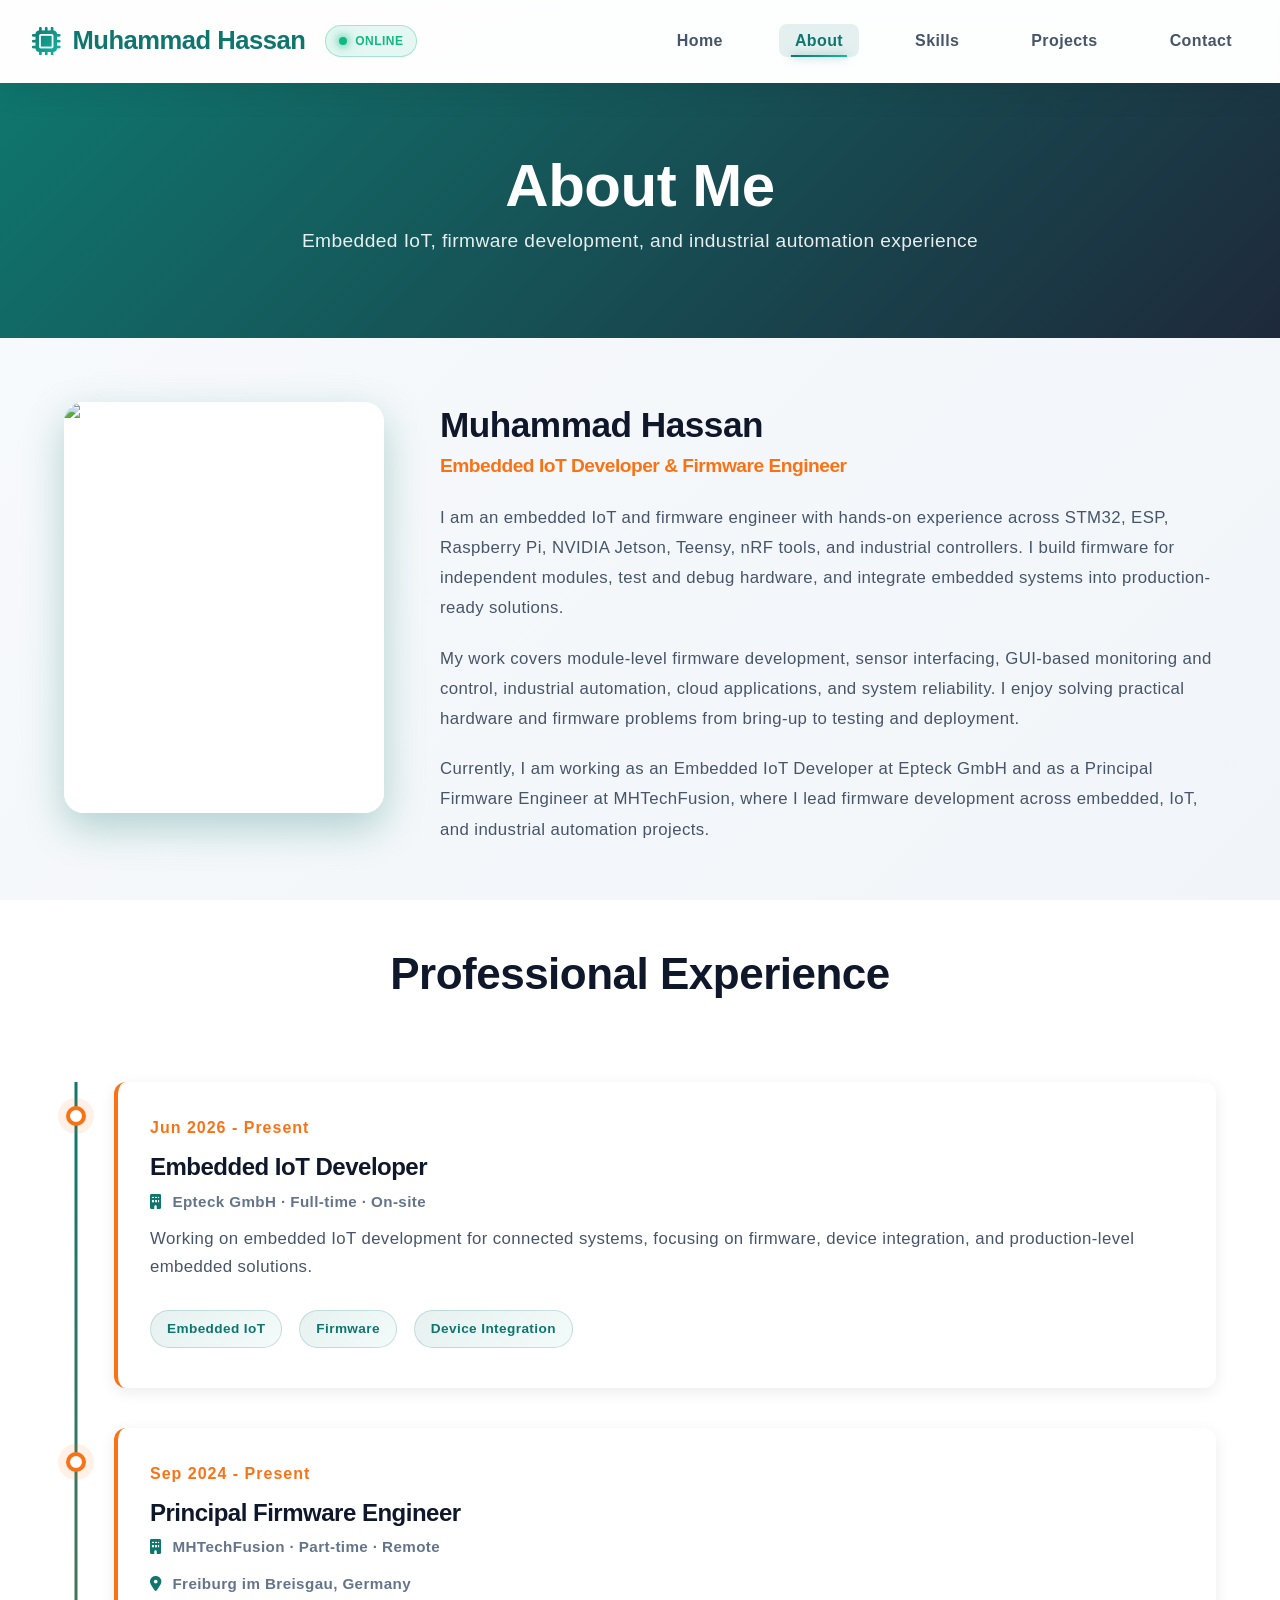
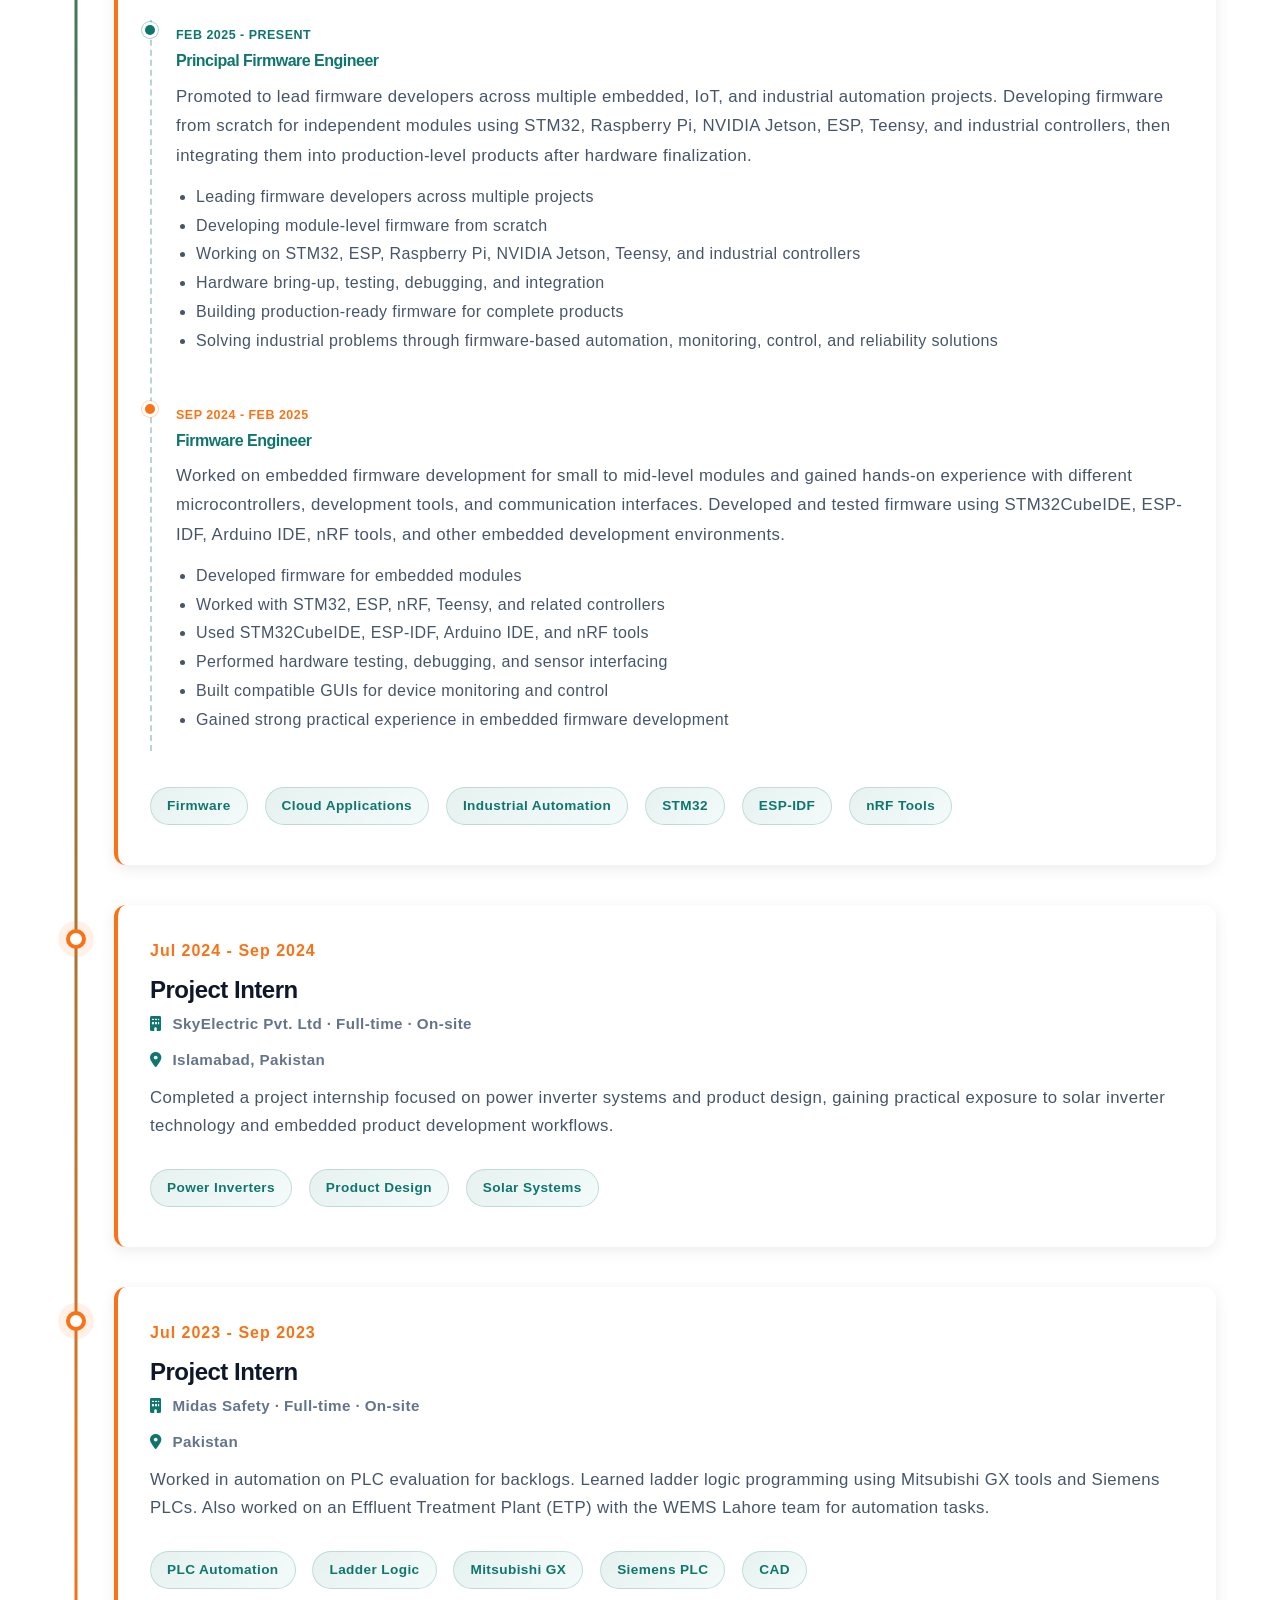
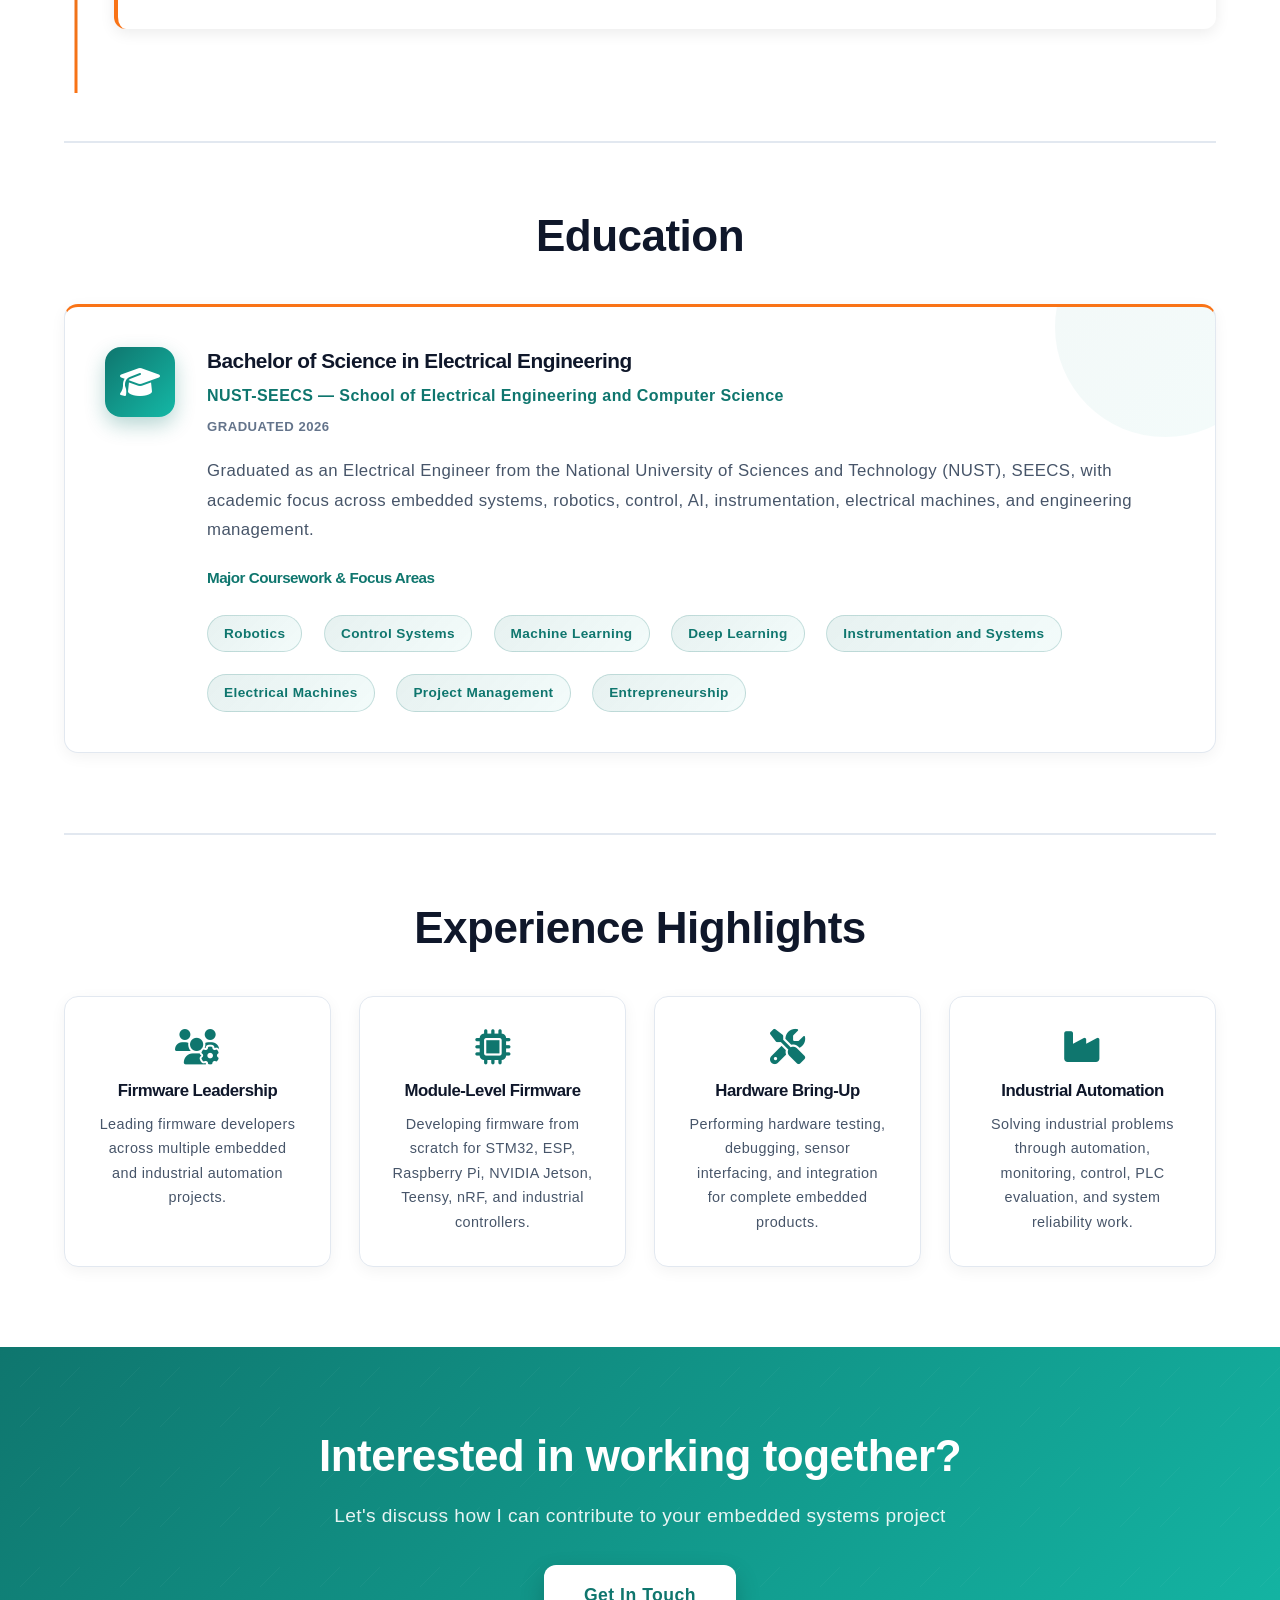
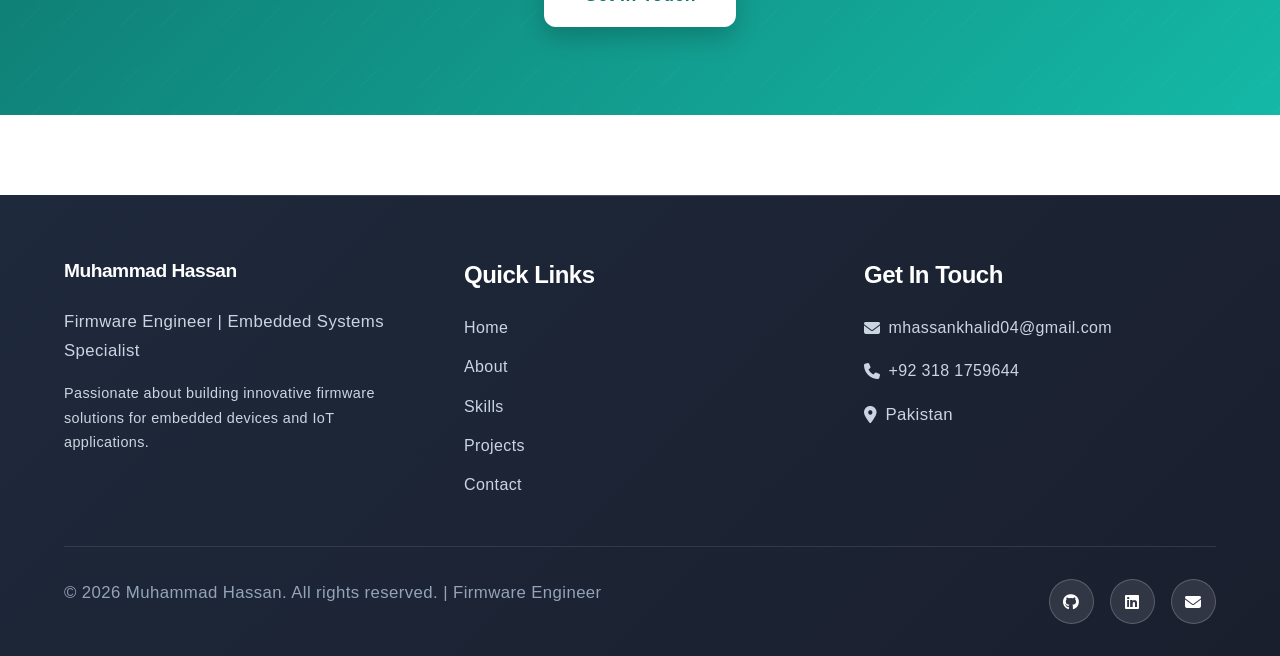
==== commit 77cee15a: "Update portfolio GitHub links" ====
--- a/about.html
+++ b/about.html
@@ -19,8 +19,8 @@
             <ul class="nav-links">
                 <li><a href="index.html" class="nav-link">Home</a></li>
                 <li><a href="about.html" class="nav-link active">About</a></li>
+                <li><a href="skills.html" class="nav-link">Skills</a></li>
                 <li><a href="projects.html" class="nav-link">Projects</a></li>
-                <li><a href="skills.html" class="nav-link">Skills</a></li>
                 <li><a href="contact.html" class="nav-link">Contact</a></li>
             </ul>
             <button class="menu-toggle" aria-label="Toggle navigation">
@@ -44,8 +44,8 @@
         <div class="container">
             <div class="about-grid">
                 <div class="about-image">
-                    <div class="placeholder-image">
-                        <i class="fas fa-user-tie"></i>
+                    <div class="placeholder-image" style="aspect-ratio: 413 / 531; background: #ffffff;">
+                        <img src="image/hassan.jpeg" alt="Muhammad Hassan" style="width: 100%; height: 100%; object-fit: contain; object-position: center; display: block; background: #ffffff;">
                     </div>
                 </div>
                 <div class="about-content">
@@ -257,8 +257,8 @@
                     <ul style="list-style: none;">
                         <li style="margin-bottom: 0.75rem;"><a href="index.html" style="color: #cbd5e1; transition: all 0.3s ease;">Home</a></li>
                         <li style="margin-bottom: 0.75rem;"><a href="about.html" style="color: #cbd5e1; transition: all 0.3s ease;">About</a></li>
+                        <li style="margin-bottom: 0.75rem;"><a href="skills.html" style="color: #cbd5e1; transition: all 0.3s ease;">Skills</a></li>
                         <li style="margin-bottom: 0.75rem;"><a href="projects.html" style="color: #cbd5e1; transition: all 0.3s ease;">Projects</a></li>
-                        <li style="margin-bottom: 0.75rem;"><a href="skills.html" style="color: #cbd5e1; transition: all 0.3s ease;">Skills</a></li>
                         <li><a href="contact.html" style="color: #cbd5e1; transition: all 0.3s ease;">Contact</a></li>
                     </ul>
                 </div>
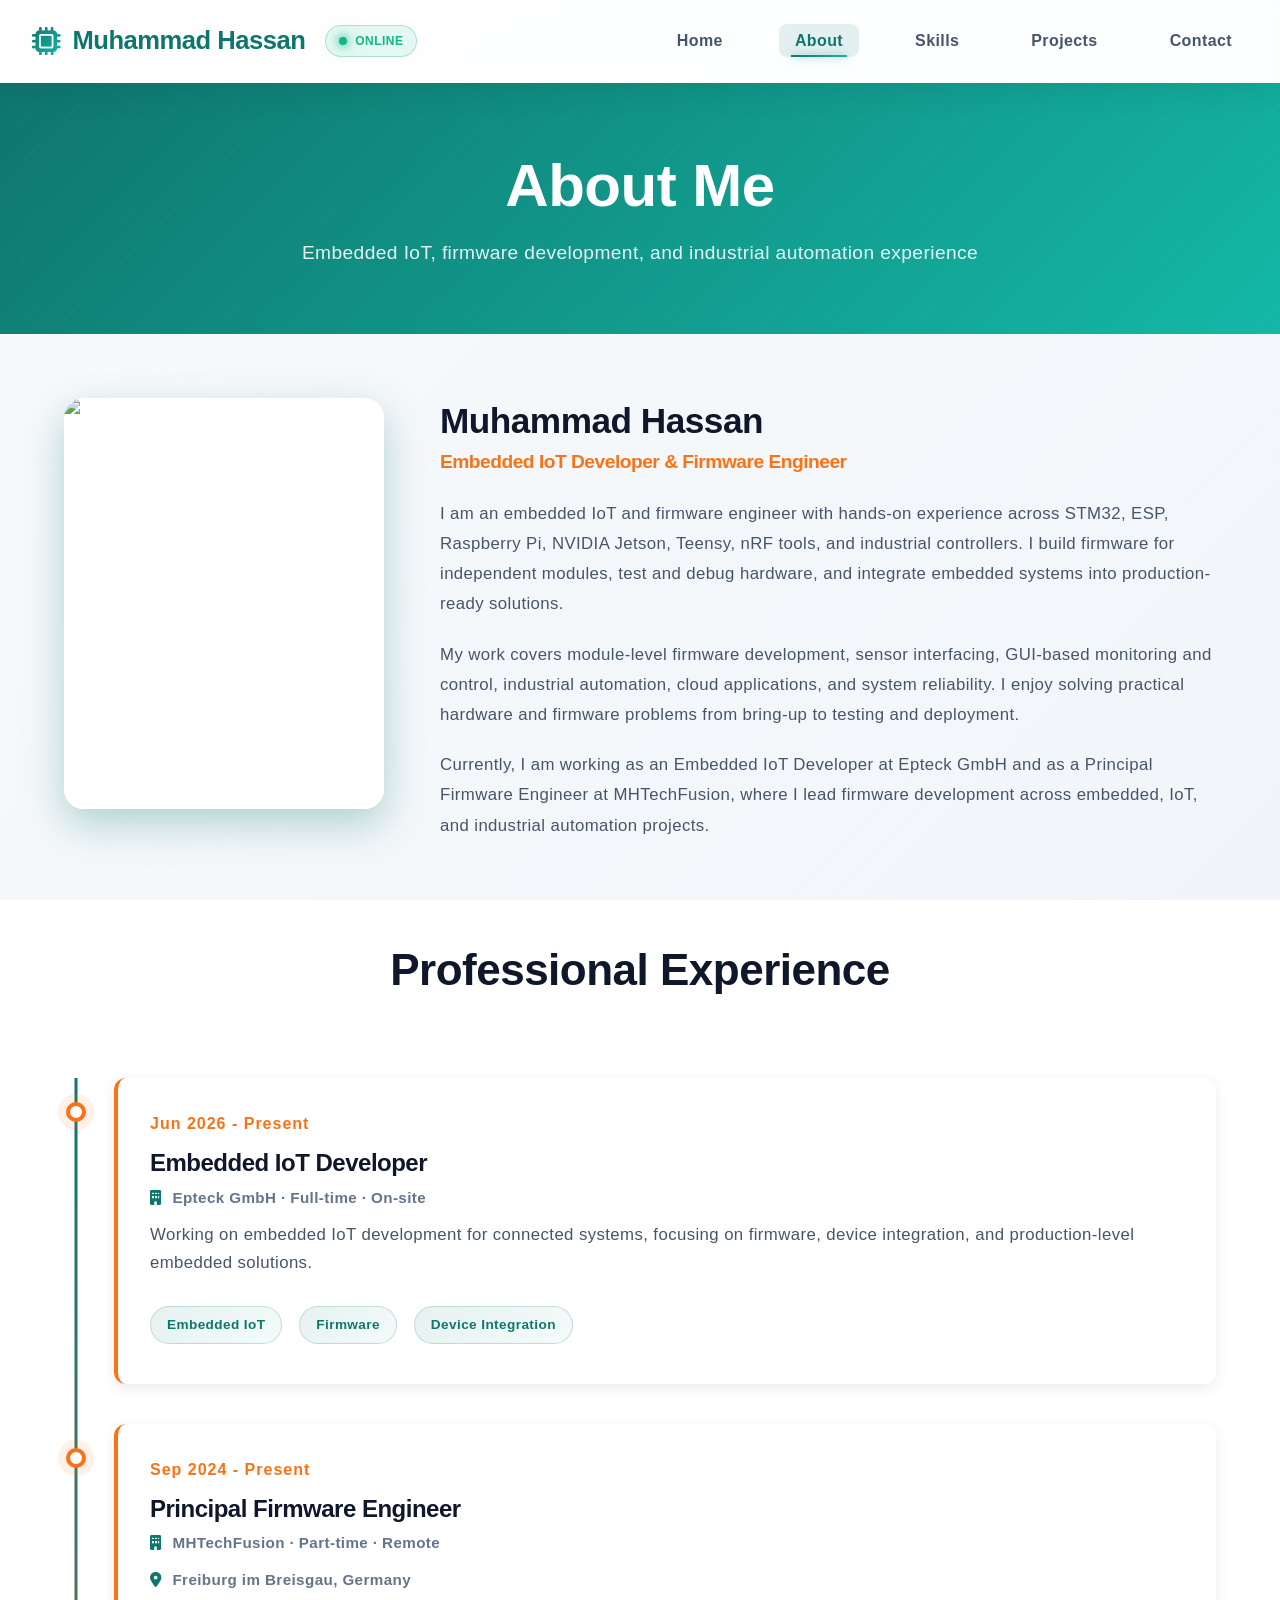
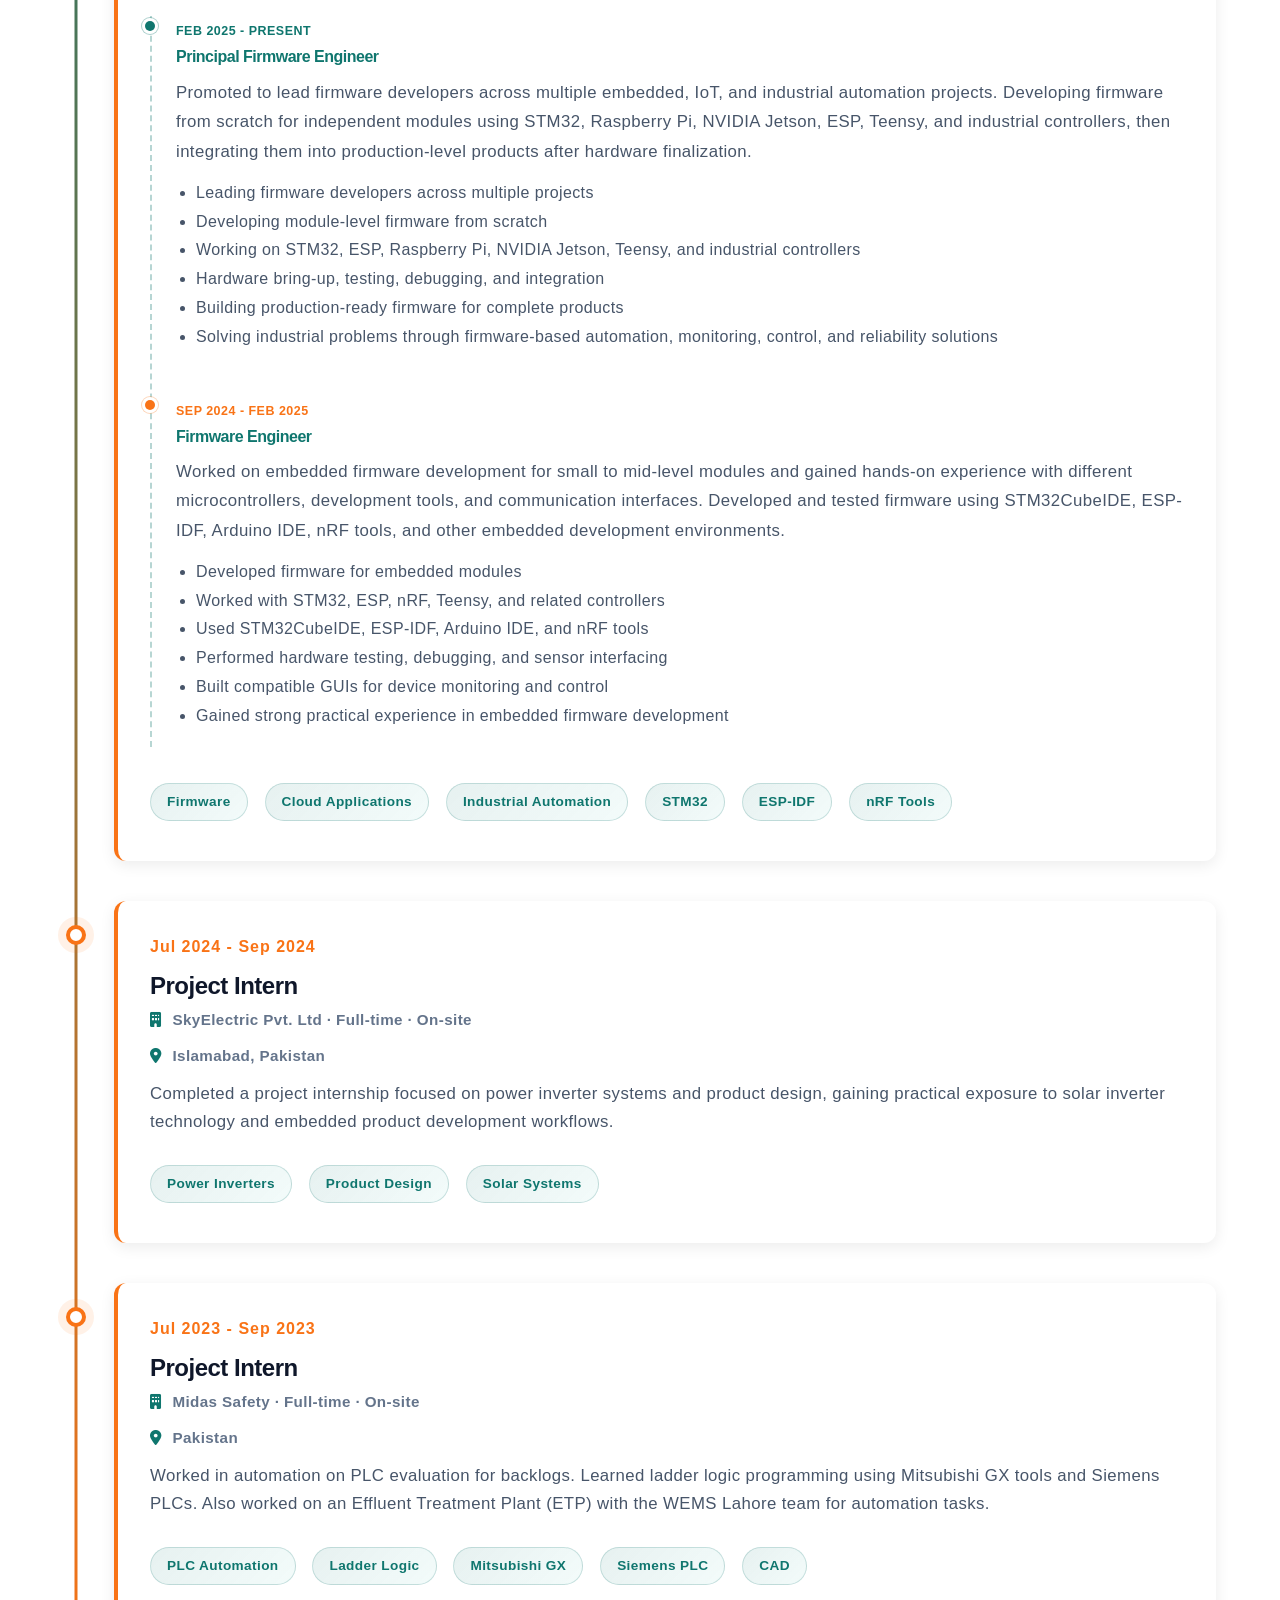
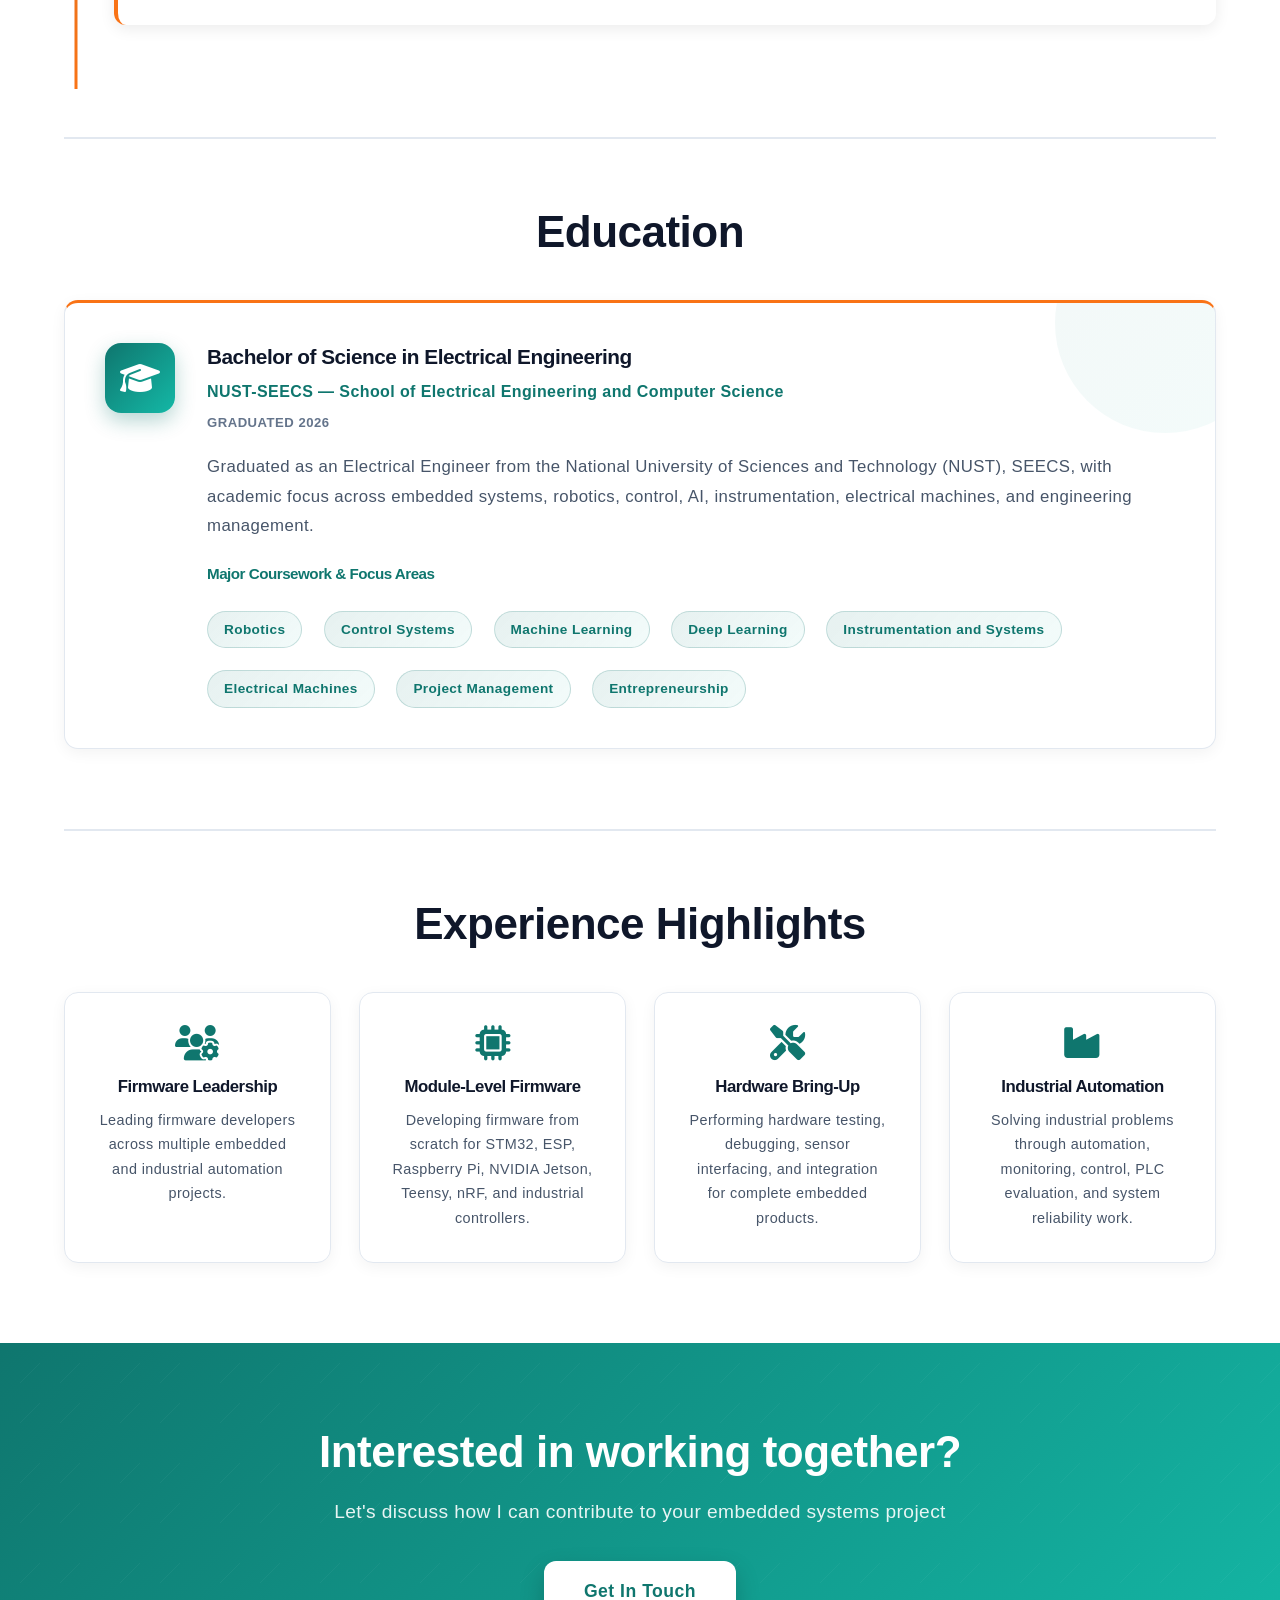
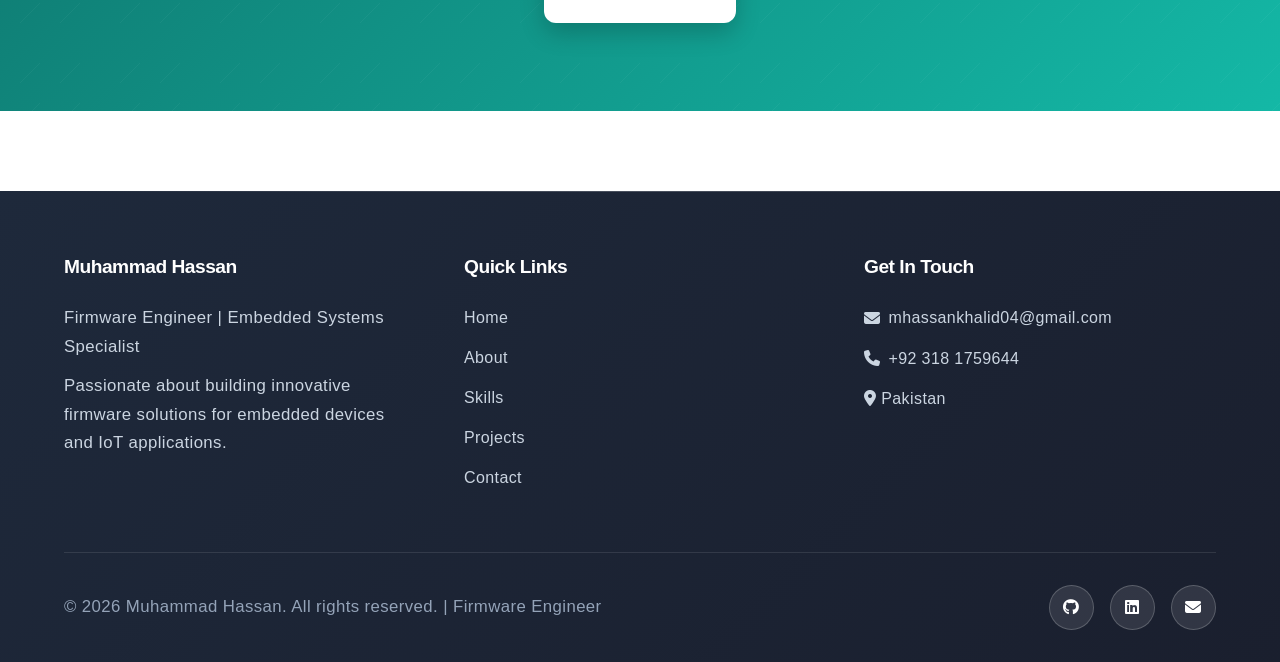
==== commit f0c07e47: "Checkpoint from VS Code for cloud agent session" ====
--- a/about.html
+++ b/about.html
@@ -32,10 +32,10 @@
     </nav>
 
     <!-- Page Header -->
-    <section style="background: linear-gradient(135deg, var(--primary) 0%, var(--secondary) 100%); color: white; padding: 4rem 2rem; text-align: center;">
-        <div class="container">
-            <h1 style="color: white;">About Me</h1>
-            <p style="color: rgba(255,255,255,0.9); font-size: 1.2rem;">Embedded IoT, firmware development, and industrial automation experience</p>
+    <section class="page-hero">
+        <div class="container">
+            <h1>About Me</h1>
+            <p>Embedded IoT, firmware development, and industrial automation experience</p>
         </div>
     </section>
 
@@ -244,58 +244,40 @@
     </section>
 
     <!-- Footer -->
-    <footer style="background: linear-gradient(135deg, var(--secondary) 0%, #1a1f2e 100%); color: white; padding: 4rem 2rem 2rem; margin-top: 5rem; position: relative;">
-        <div class="container">
-            <div style="display: grid; grid-template-columns: repeat(auto-fit, minmax(280px, 1fr)); gap: 3rem; margin-bottom: 3rem;">
-                <div>
-                    <h4 style="color: white; margin-bottom: 1.5rem; font-size: 1.2rem;">Muhammad Hassan</h4>
-                    <p style="color: #cbd5e1;">Firmware Engineer | Embedded Systems Specialist</p>
-                    <p style="color: #cbd5e1; font-size: 0.9rem; margin-top: 1rem;">Passionate about building innovative firmware solutions for embedded devices and IoT applications.</p>
-                </div>
-                <div>
-                    <h4 style="color: white; margin-bottom: 1.5rem;">Quick Links</h4>
-                    <ul style="list-style: none;">
-                        <li style="margin-bottom: 0.75rem;"><a href="index.html" style="color: #cbd5e1; transition: all 0.3s ease;">Home</a></li>
-                        <li style="margin-bottom: 0.75rem;"><a href="about.html" style="color: #cbd5e1; transition: all 0.3s ease;">About</a></li>
-                        <li style="margin-bottom: 0.75rem;"><a href="skills.html" style="color: #cbd5e1; transition: all 0.3s ease;">Skills</a></li>
-                        <li style="margin-bottom: 0.75rem;"><a href="projects.html" style="color: #cbd5e1; transition: all 0.3s ease;">Projects</a></li>
-                        <li><a href="contact.html" style="color: #cbd5e1; transition: all 0.3s ease;">Contact</a></li>
+    <footer class="site-footer">
+        <div class="container">
+            <div class="site-footer-grid">
+                <div class="site-footer-column">
+                    <h4 class="site-footer-title">Muhammad Hassan</h4>
+                    <p class="site-footer-copy">Firmware Engineer | Embedded Systems Specialist</p>
+                    <p class="site-footer-copy">Passionate about building innovative firmware solutions for embedded devices and IoT applications.</p>
+                </div>
+                <div class="site-footer-column">
+                    <h4 class="site-footer-title">Quick Links</h4>
+                    <ul class="site-footer-link-list">
+                        <li class="site-footer-link-item"><a class="site-footer-link" href="index.html">Home</a></li>
+                        <li class="site-footer-link-item"><a class="site-footer-link" href="about.html">About</a></li>
+                        <li class="site-footer-link-item"><a class="site-footer-link" href="skills.html">Skills</a></li>
+                        <li class="site-footer-link-item"><a class="site-footer-link" href="projects.html">Projects</a></li>
+                        <li class="site-footer-link-item"><a class="site-footer-link" href="contact.html">Contact</a></li>
                     </ul>
                 </div>
-                <div>
-                    <h4 style="color: white; margin-bottom: 1.5rem;">Get In Touch</h4>
-                    <ul style="list-style: none;">
-                        <li style="margin-bottom: 1rem;">
-                            <a href="mailto:mhassankhalid04@gmail.com" style="color: #cbd5e1; display: flex; align-items: center; gap: 0.5rem; transition: all 0.3s ease;">
-                                <i class="fas fa-envelope"></i> mhassankhalid04@gmail.com
-                            </a>
-                        </li>
-                        <li style="margin-bottom: 1rem;">
-                            <a href="tel:+923181759644" style="color: #cbd5e1; display: flex; align-items: center; gap: 0.5rem; transition: all 0.3s ease;">
-                                <i class="fas fa-phone"></i> +92 318 1759644
-                            </a>
-                        </li>
-                        <li>
-                            <p style="color: #cbd5e1; display: flex; align-items: center; gap: 0.5rem;">
-                                <i class="fas fa-map-marker-alt"></i> Pakistan
-                            </p>
-                        </li>
+                <div class="site-footer-column">
+                    <h4 class="site-footer-title">Get In Touch</h4>
+                    <ul class="site-footer-contact-list">
+                        <li class="site-footer-contact-item"><a class="site-footer-contact-link" href="mailto:mhassankhalid04@gmail.com"><i class="fas fa-envelope"></i> mhassankhalid04@gmail.com</a></li>
+                        <li class="site-footer-contact-item"><a class="site-footer-contact-link" href="tel:+923181759644"><i class="fas fa-phone"></i> +92 318 1759644</a></li>
+                        <li class="site-footer-contact-item"><span class="site-footer-copy"><i class="fas fa-map-marker-alt"></i> Pakistan</span></li>
                     </ul>
                 </div>
             </div>
-            <div style="padding-top: 2rem; border-top: 1px solid rgba(255, 255, 255, 0.1);">
-                <div style="display: flex; justify-content: space-between; align-items: center; flex-wrap: wrap; gap: 2rem;">
-                    <p style="color: #94a3b8;">&copy; 2026 Muhammad Hassan. All rights reserved. | Firmware Engineer</p>
-                    <div style="display: flex; gap: 1rem;">
-                        <a href="https://github.com/decodethehassan" target="_blank" style="display: inline-flex; align-items: center; justify-content: center; width: 45px; height: 45px; background: rgba(255, 255, 255, 0.1); border-radius: 50%; transition: all 0.3s ease; border: 1px solid rgba(255, 255, 255, 0.2); color: white;">
-                            <i class="fab fa-github"></i>
-                        </a>
-                        <a href="https://www.linkedin.com/in/muhammad-hassan-76900b267" target="_blank" style="display: inline-flex; align-items: center; justify-content: center; width: 45px; height: 45px; background: rgba(255, 255, 255, 0.1); border-radius: 50%; transition: all 0.3s ease; border: 1px solid rgba(255, 255, 255, 0.2); color: white;">
-                            <i class="fab fa-linkedin"></i>
-                        </a>
-                        <a href="mailto:mhassankhalid04@gmail.com" style="display: inline-flex; align-items: center; justify-content: center; width: 45px; height: 45px; background: rgba(255, 255, 255, 0.1); border-radius: 50%; transition: all 0.3s ease; border: 1px solid rgba(255, 255, 255, 0.2); color: white;">
-                            <i class="fas fa-envelope"></i>
-                        </a>
+            <div class="site-footer-bottom">
+                <div class="site-footer-bottom-row">
+                    <p>&copy; 2026 Muhammad Hassan. All rights reserved. | Firmware Engineer</p>
+                    <div class="site-footer-socials">
+                        <a href="https://github.com/decodethehassan" target="_blank" rel="noopener noreferrer" aria-label="GitHub"><i class="fab fa-github"></i></a>
+                        <a href="https://www.linkedin.com/in/muhammad-hassan-76900b267" target="_blank" rel="noopener noreferrer" aria-label="LinkedIn"><i class="fab fa-linkedin"></i></a>
+                        <a href="mailto:mhassankhalid04@gmail.com" aria-label="Email"><i class="fas fa-envelope"></i></a>
                     </div>
                 </div>
             </div>
--- a/styles.css
+++ b/styles.css
@@ -344,6 +344,40 @@
     padding: 5rem 2rem;
 }
 
+.page-hero {
+    background: var(--gradient-1);
+    color: white;
+    padding: 4rem 2rem;
+    text-align: center;
+    position: relative;
+    overflow: hidden;
+}
+
+.page-hero::before {
+    content: '';
+    position: absolute;
+    inset: 0;
+    background: url("data:image/svg+xml,%3Csvg width='100' height='100' xmlns='http://www.w3.org/2000/svg'%3E%3Cpath d='M20,80 L40,60 M60,80 L80,60 M20,40 L40,20 M60,40 L80,20' stroke='white' stroke-width='0.5' fill='none' opacity='0.08'/%3E%3C/svg%3E");
+    animation: drift 25s infinite linear;
+}
+
+.page-hero .container {
+    position: relative;
+    z-index: 1;
+}
+
+.page-hero h1 {
+    color: white;
+    margin-bottom: 0.75rem;
+}
+
+.page-hero p {
+    color: rgba(255, 255, 255, 0.9);
+    font-size: 1.2rem;
+    max-width: 760px;
+    margin: 0 auto;
+}
+
 .section-title {
     text-align: center;
     margin-bottom: 4rem;
@@ -457,9 +491,9 @@
     pointer-events: none;
 }
 
-.project-meta {
-    display: flex;
-    gap: 1.5rem;
+.project-card .project-meta {
+    display: flex;
+    gap: 1rem;
     margin-top: 1.5rem;
     padding-top: 1.5rem;
     border-top: 2px solid var(--border);
@@ -467,12 +501,17 @@
 }
 
 .meta-item {
-    font-size: 0.9rem;
+    font-size: 0.82rem;
     color: var(--text-lighter);
-    font-weight: 600;
+    font-weight: 700;
+    letter-spacing: 0.03em;
     display: flex;
     align-items: center;
-    gap: 0.5rem;
+    gap: 0.45rem;
+    background: rgba(15, 118, 110, 0.04);
+    border: 1px solid rgba(15, 118, 110, 0.08);
+    border-radius: 999px;
+    padding: 0.45rem 0.8rem;
 }
 
 .tech-tag {
@@ -1033,12 +1072,13 @@
     font-size: 1.5rem;
 }
 
-.project-meta {
-    color: var(--accent);
+.project-detail-card .project-meta {
+    color: var(--primary);
     font-weight: 700;
-    font-size: 0.9rem;
-    letter-spacing: 0.5px;
+    font-size: 0.8rem;
+    letter-spacing: 0.08em;
     text-transform: uppercase;
+    margin-bottom: 0.5rem;
 }
 
 .project-body h5 {
@@ -1084,6 +1124,88 @@
     margin-top: 1.5rem;
 }
 
+/* Contact Page Layout */
+.contact-layout {
+    display: grid;
+    grid-template-columns: repeat(auto-fit, minmax(350px, 1fr));
+    gap: 4rem;
+    align-items: start;
+}
+
+.contact-info {
+    display: grid;
+    gap: 1.5rem;
+}
+
+.contact-item {
+    display: flex;
+    gap: 1rem;
+    align-items: flex-start;
+    margin: 0;
+}
+
+.contact-icon {
+    flex-shrink: 0;
+    width: 52px;
+    height: 52px;
+    border-radius: 12px;
+    display: flex;
+    align-items: center;
+    justify-content: center;
+    background: linear-gradient(135deg, var(--primary), var(--primary-light));
+    color: white;
+    font-size: 1.4rem;
+    box-shadow: 0 12px 25px rgba(15, 118, 110, 0.2);
+}
+
+.contact-meta h4 {
+    margin-bottom: 0.5rem;
+}
+
+.contact-meta p {
+    margin-bottom: 0.3rem;
+}
+
+.contact-link {
+    color: var(--primary);
+    font-weight: 700;
+}
+
+.contact-note {
+    font-size: 0.9rem;
+    color: var(--text-lighter);
+}
+
+.contact-social {
+    display: flex;
+    gap: 1rem;
+    flex-wrap: wrap;
+    margin-top: 1rem;
+}
+
+.contact-social a {
+    width: 50px;
+    height: 50px;
+    display: flex;
+    align-items: center;
+    justify-content: center;
+    border-radius: 12px;
+    background: linear-gradient(135deg, rgba(15, 118, 110, 0.12), rgba(20, 184, 166, 0.08));
+    color: var(--primary);
+    font-size: 1.4rem;
+    border: 1px solid rgba(15, 118, 110, 0.16);
+    transition: all 0.3s ease;
+}
+
+.contact-social a:hover {
+    transform: translateY(-3px);
+    box-shadow: 0 12px 25px rgba(15, 118, 110, 0.15);
+}
+
+.contact-form-card {
+    box-shadow: var(--shadow-lg);
+}
+
 /* Contact Page - Services & FAQ */
 .services-section {
     margin-top: 5rem;
@@ -1173,6 +1295,104 @@
 .faq-item p {
     font-size: 0.92rem;
     margin-bottom: 0;
+}
+
+.site-footer {
+    background: linear-gradient(135deg, var(--secondary) 0%, #1a1f2e 100%);
+    color: white;
+    padding: 4rem 2rem 2rem;
+    margin-top: 5rem;
+    position: relative;
+}
+
+.site-footer-grid {
+    display: grid;
+    grid-template-columns: repeat(auto-fit, minmax(280px, 1fr));
+    gap: 3rem;
+    margin-bottom: 3rem;
+}
+
+.site-footer-column {
+    min-width: 0;
+}
+
+.site-footer-title {
+    color: white;
+    margin-bottom: 1.5rem;
+    font-size: 1.2rem;
+}
+
+.site-footer-copy {
+    color: #cbd5e1;
+    margin-bottom: 0.7rem;
+}
+
+.site-footer-link-list,
+.site-footer-contact-list {
+    list-style: none;
+    margin: 0;
+    padding: 0;
+}
+
+.site-footer-link-item,
+.site-footer-contact-item {
+    margin-bottom: 0.8rem;
+}
+
+.site-footer-link,
+.site-footer-contact-link {
+    color: #cbd5e1;
+    transition: all 0.3s ease;
+    display: inline-flex;
+    align-items: center;
+    gap: 0.5rem;
+}
+
+.site-footer-link:hover,
+.site-footer-contact-link:hover {
+    color: var(--accent);
+}
+
+.site-footer-bottom {
+    padding-top: 2rem;
+    border-top: 1px solid rgba(255, 255, 255, 0.1);
+}
+
+.site-footer-bottom-row {
+    display: flex;
+    justify-content: space-between;
+    align-items: center;
+    flex-wrap: wrap;
+    gap: 2rem;
+}
+
+.site-footer-bottom p {
+    color: #94a3b8;
+    margin: 0;
+}
+
+.site-footer-socials {
+    display: flex;
+    gap: 1rem;
+}
+
+.site-footer-socials a {
+    display: inline-flex;
+    align-items: center;
+    justify-content: center;
+    width: 45px;
+    height: 45px;
+    background: rgba(255, 255, 255, 0.1);
+    border-radius: 50%;
+    transition: all 0.3s cubic-bezier(0.4, 0, 0.2, 1);
+    border: 1px solid rgba(255, 255, 255, 0.2);
+    color: white;
+}
+
+.site-footer-socials a:hover {
+    background: var(--accent);
+    transform: translateY(-5px) rotate(5deg);
+    border-color: var(--accent);
 }
 
 /* Footer */
@@ -2288,4 +2508,16 @@
         opacity: 1 !important;
         transform: none !important;
     }
-}+}
+
+/* Featured projects on the home page */
+.featured-projects-grid {
+    display: grid;
+    grid-template-columns: repeat(auto-fit, minmax(320px, 1fr));
+    gap: 2rem;
+    align-items: stretch;
+}
+
+.featured-projects-grid .project-card {
+    height: 100%;
+}
